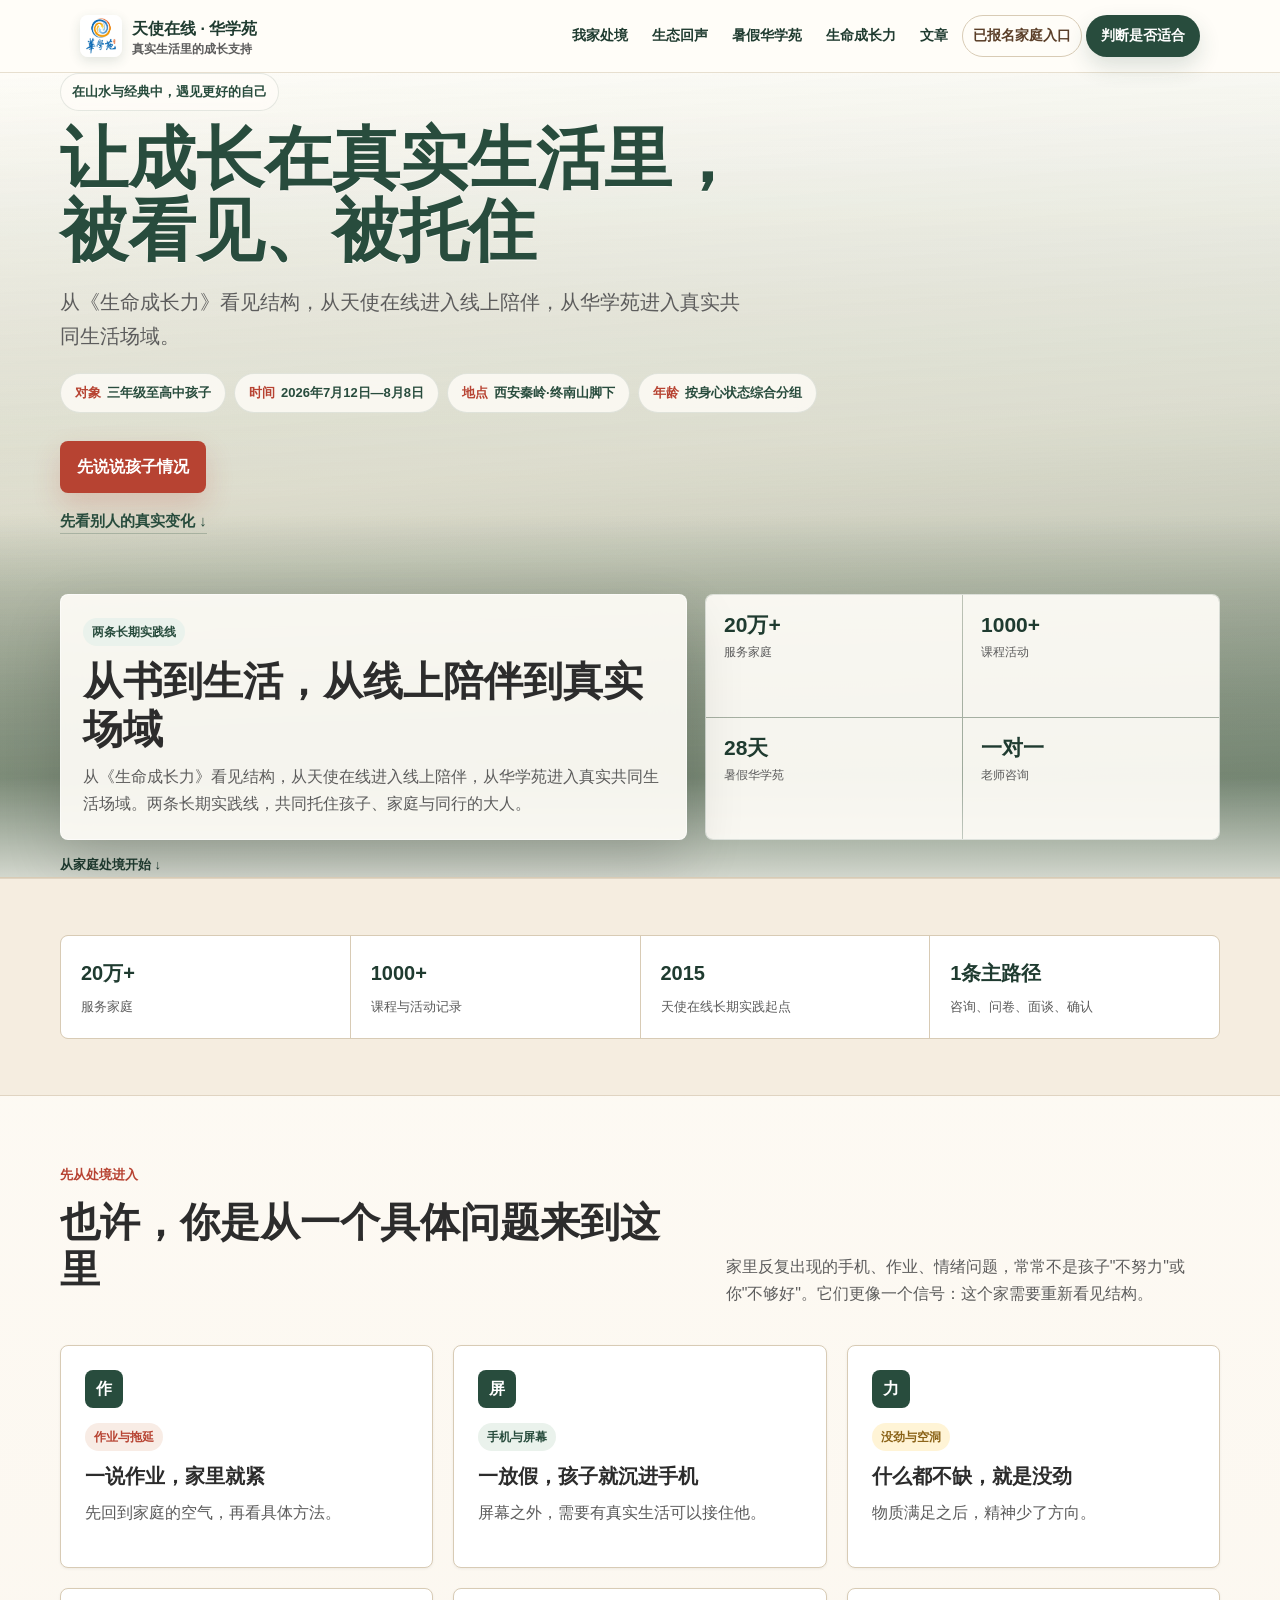
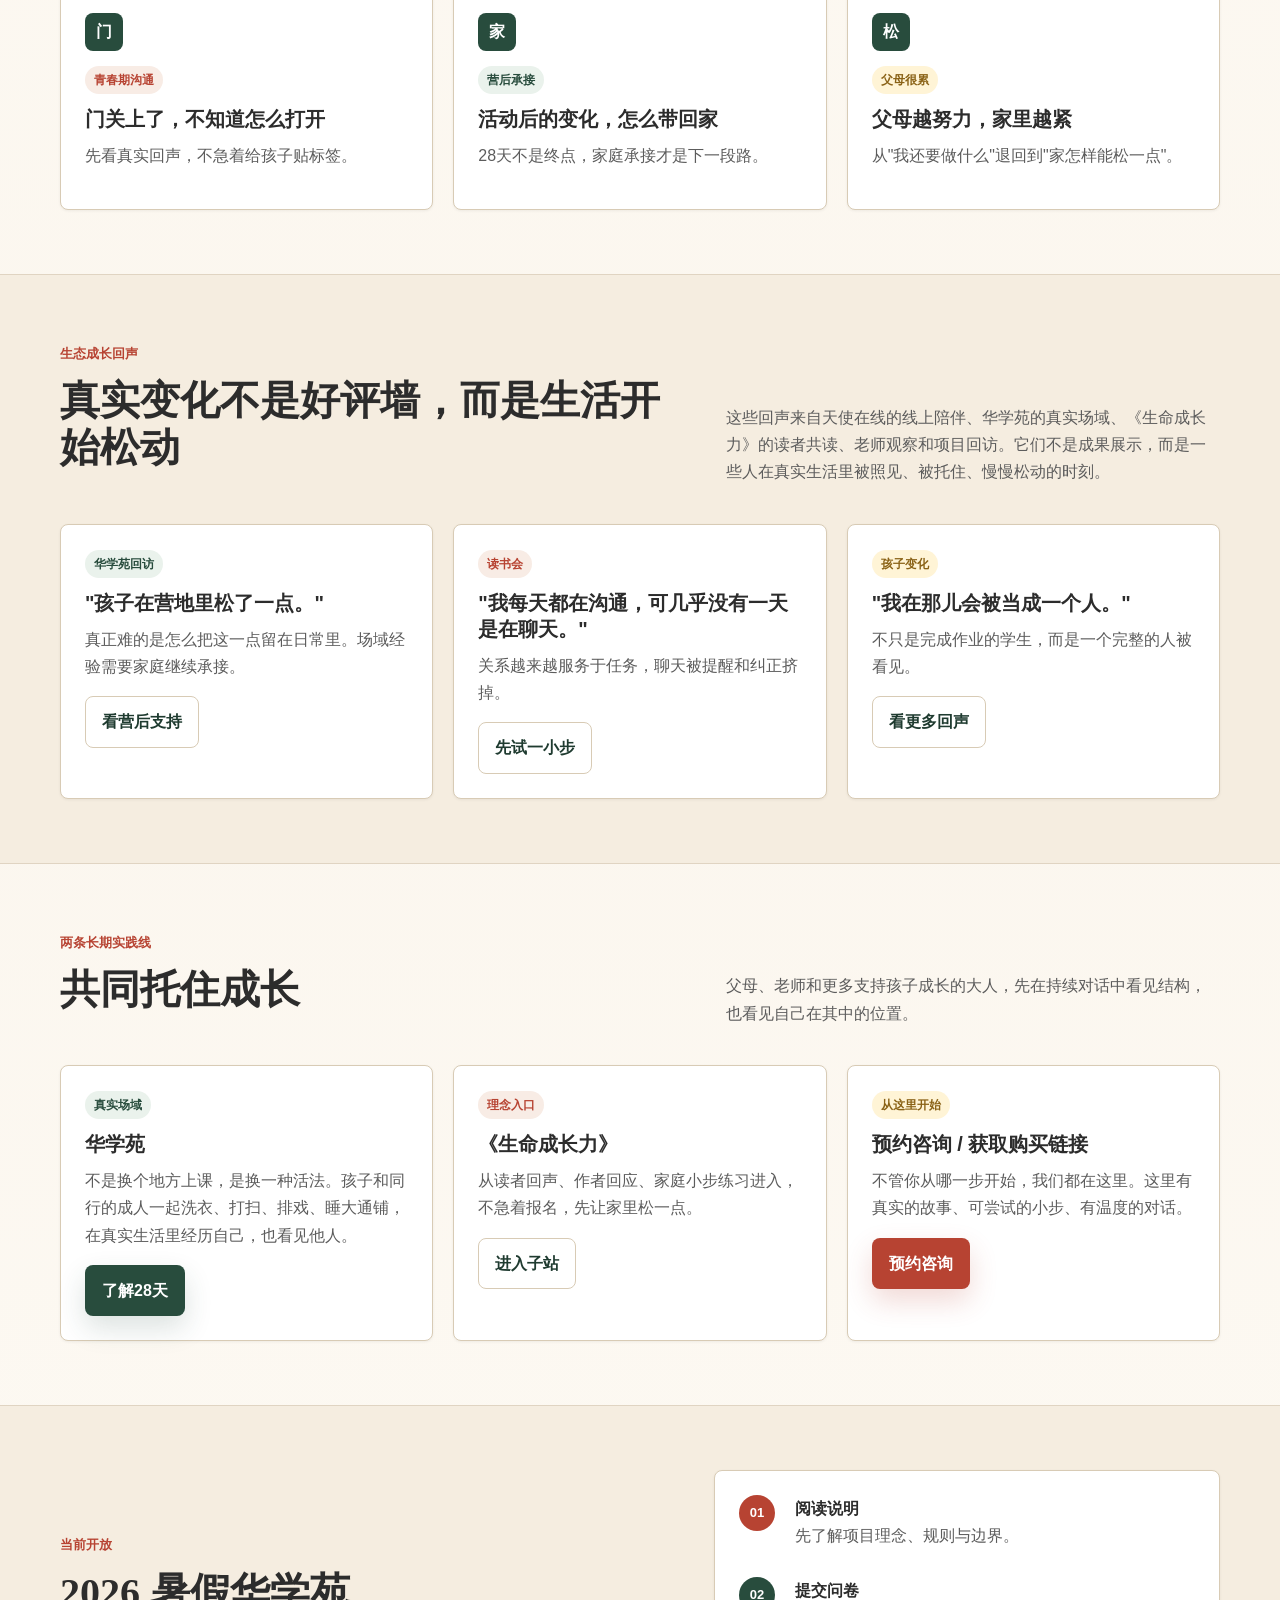
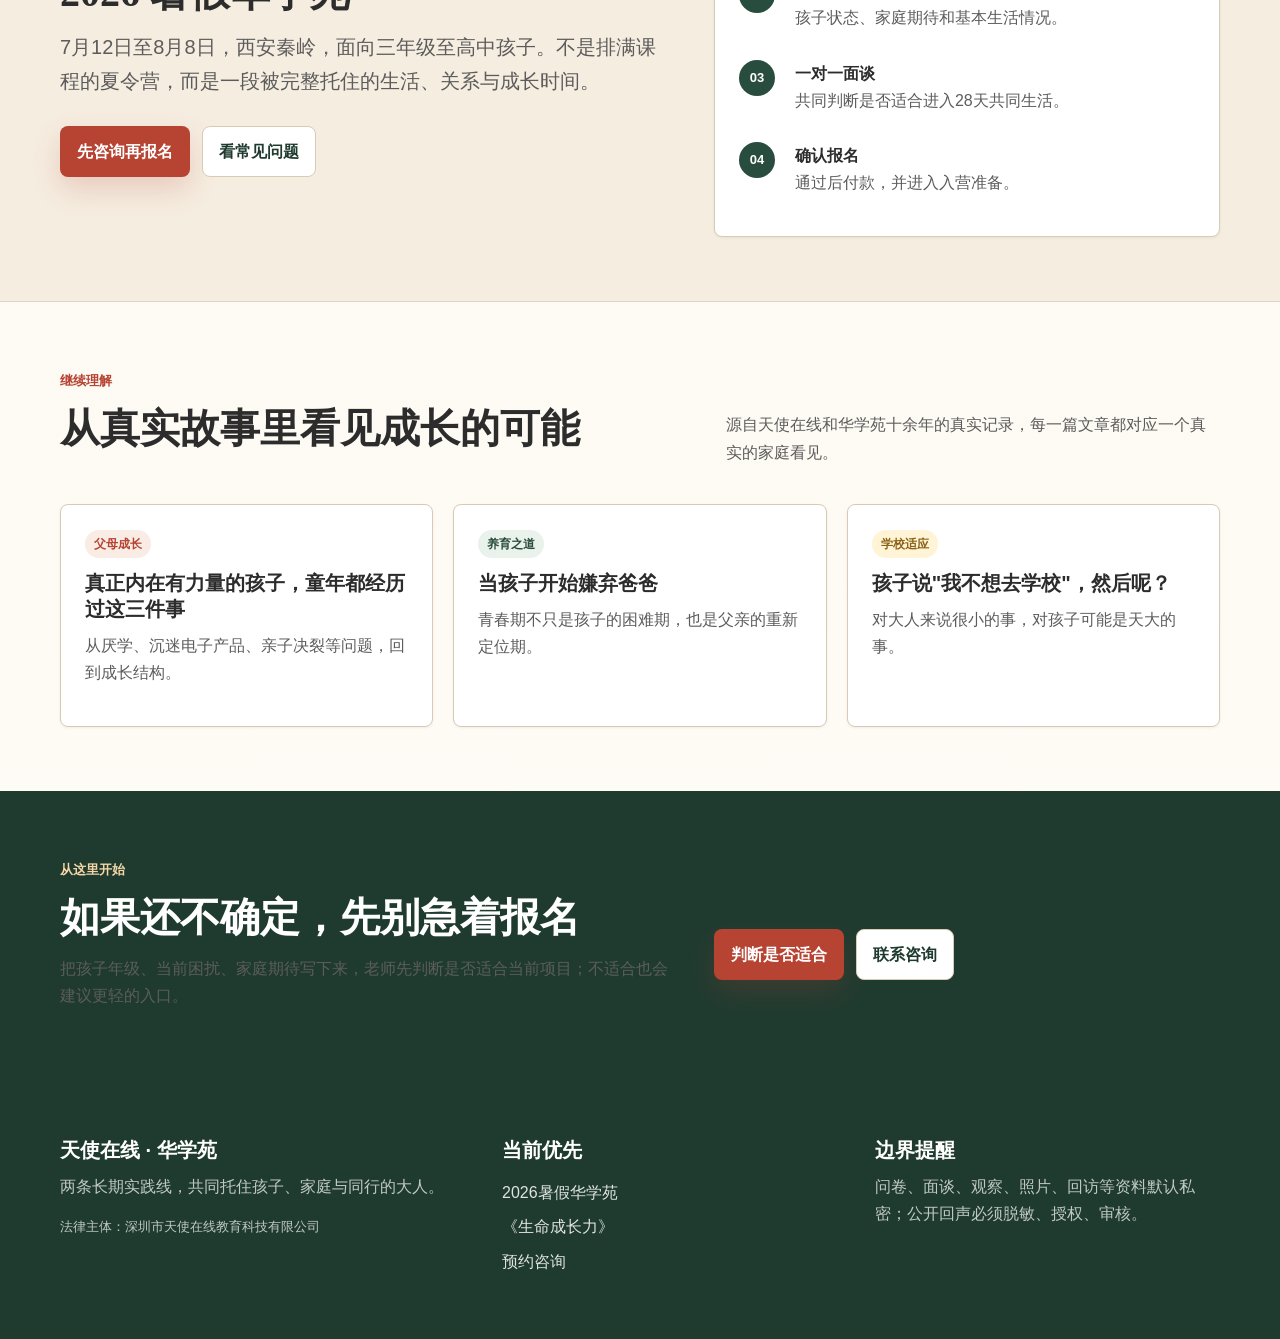
==== index.html @ 25be598b "Revert "M2: Content Trust — 五题自测+费用透明+文案审查" This reverts commit 6dbc149bcaf48bed99ac251912addbfcca96" ====
<!doctype html>
<html lang="zh-CN">
<head>
<meta charset="utf-8">
<meta name="viewport" content="width=device-width, initial-scale=1">
<title>天使在线 · 华学苑｜让成长在真实生活里被看见、被托住</title>
<meta name="description" content="《生命成长力》帮助家庭从问题看见结构；暑假华学苑让孩子在28天真实共同生活里，向下扎根，向上生长。">
<link rel="stylesheet" href="assets/styles.css">
</head>
<body>
<a class="skip-link" href="#main">跳到正文</a>
<header class="site-header">
<div class="nav-shell">
<a class="brand" href="./" aria-label="天使在线 · 华学苑首页">
<img src="assets/images/logo-hx-logo.jpg" alt="华学苑">
<span>天使在线 · 华学苑<small>真实生活里的成长支持</small></span>
</a>
<nav class="desktop-nav" aria-label="主导航">
<a href="#situations">我家处境</a>
<a href="#echo">生态回声</a>
<a href="summer-hua/">暑假华学苑</a>
<a href="life/">生命成长力</a>
<a href="articles/">文章</a>
<a class="nav-secondary" href="portal/">已报名家庭入口</a>
<a class="nav-cta" href="consult/?intent=fit&source=home_nav">判断是否适合</a>
</nav>
<button class="menu-button" type="button" data-menu-button aria-label="打开菜单" aria-expanded="false">
<span class="menu-icon" aria-hidden="true"></span>
</button>
</div>
<nav class="mobile-panel" data-mobile-panel aria-label="移动导航">
<a href="#situations">我家处境</a>
<a href="#echo">生态回声</a>
<a href="summer-hua/">暑假华学苑</a>
<a href="life/">生命成长力</a>
<a href="portal/">已报名家庭入口</a>
<a class="nav-cta" href="consult/?intent=fit&source=home_mobile">判断是否适合</a>
</nav>
</header>

<main id="main">
<!-- Hero: Qinling landscape gradient, no AI faces -->
<section class="hero-qinling">
<div class="container">
<div class="hero-copy">
<span class="eyebrow">在山水与经典中，遇见更好的自己</span>
<h1>让成长在真实生活里，<br>被看见、被托住</h1>
<p class="lead">从《生命成长力》看见结构，从天使在线进入线上陪伴，从华学苑进入真实共同生活场域。</p>

<!-- Four essentials: who/when/where/age -->
<div class="hero-facts">
<span class="hero-fact"><strong>对象</strong> 三年级至高中孩子</span>
<span class="hero-fact"><strong>时间</strong> 2026年7月12日—8月8日</span>
<span class="hero-fact"><strong>地点</strong> 西安秦岭·终南山脚下</span>
<span class="hero-fact"><strong>年龄</strong> 按身心状态综合分组</span>
</div>

<!-- CTA: 1 main + 1 secondary text link -->
<div class="hero-actions">
<a class="btn primary" href="consult/?intent=fit&source=home_hero">先说说孩子情况</a>
</div>
<p style="margin-top:14px">
<a class="text-link" href="#echo">先看别人的真实变化 ↓</a>
</p>
</div>

<div class="hero-proof">
<div class="hero-panel">
<span class="tag green">两条长期实践线</span>
<h2>从书到生活，从线上陪伴到真实场域</h2>
<p class="muted">从《生命成长力》看见结构，从天使在线进入线上陪伴，从华学苑进入真实共同生活场域。两条长期实践线，共同托住孩子、家庭与同行的大人。</p>
</div>
<div class="hero-metrics" aria-label="核心信息">
<div class="hero-metric"><strong>20万+</strong><span>服务家庭</span></div>
<div class="hero-metric"><strong>1000+</strong><span>课程活动</span></div>
<div class="hero-metric"><strong>28天</strong><span>暑假华学苑</span></div>
<div class="hero-metric"><strong>一对一</strong><span>老师咨询</span></div>
</div>
</div>
<a class="hero-scroll" href="#situations">从家庭处境开始 ↓</a>
</div>
</section>

<section class="section tight band" aria-label="关键信息">
<div class="container fact-strip">
<div class="fact-item"><strong>20万+</strong><span>服务家庭</span></div>
<div class="fact-item"><strong>1000+</strong><span>课程与活动记录</span></div>
<div class="fact-item"><strong>2015</strong><span>天使在线长期实践起点</span></div>
<div class="fact-item"><strong>1条主路径</strong><span>咨询、问卷、面谈、确认</span></div>
</div>
</section>

<!-- Situation Cards: keep anti-sales copy, upgrade to growth-narrative visuals -->
<section class="section" id="situations">
<div class="container">
<div class="section-head">
<div>
<span class="kicker">先从处境进入</span>
<h2>也许，你是从一个具体问题来到这里</h2>
</div>
<p>家里反复出现的手机、作业、情绪问题，常常不是孩子"不努力"或你"不够好"。它们更像一个信号：这个家需要重新看见结构。</p>
</div>
<div class="grid cols-3">
<a class="card card-link" href="life/#situations">
<span class="situation-icon">作</span>
<span class="tag">作业与拖延</span>
<h3>一说作业，家里就紧</h3>
<p class="muted">先回到家庭的空气，再看具体方法。</p>
</a>
<a class="card card-link" href="life/#practice">
<span class="situation-icon">屏</span>
<span class="tag green">手机与屏幕</span>
<h3>一放假，孩子就沉进手机</h3>
<p class="muted">屏幕之外，需要有真实生活可以接住他。</p>
</a>
<a class="card card-link" href="summer-hua/#fit">
<span class="situation-icon">力</span>
<span class="tag gold">没劲与空洞</span>
<h3>什么都不缺，就是没劲</h3>
<p class="muted">物质满足之后，精神少了方向。</p>
</a>
<a class="card card-link" href="life/#echoes">
<span class="situation-icon">门</span>
<span class="tag">青春期沟通</span>
<h3>门关上了，不知道怎么打开</h3>
<p class="muted">先看真实回声，不急着给孩子贴标签。</p>
</a>
<a class="card card-link" href="summer-hua/#after">
<span class="situation-icon">家</span>
<span class="tag green">营后承接</span>
<h3>活动后的变化，怎么带回家</h3>
<p class="muted">28天不是终点，家庭承接才是下一段路。</p>
</a>
<a class="card card-link" href="life/#author-response">
<span class="situation-icon">松</span>
<span class="tag gold">父母很累</span>
<h3>父母越努力，家里越紧</h3>
<p class="muted">从"我还要做什么"退回到"家怎样能松一点"。</p>
</a>
</div>
</div>
</section>

<section class="section band" id="echo">
<div class="container">
<div class="section-head">
<div>
<span class="kicker">生态成长回声</span>
<h2>真实变化不是好评墙，而是生活开始松动</h2>
</div>
<p>这些回声来自天使在线的线上陪伴、华学苑的真实场域、《生命成长力》的读者共读、老师观察和项目回访。它们不是成果展示，而是一些人在真实生活里被照见、被托住、慢慢松动的时刻。</p>
</div>
<div class="grid cols-3">
<article class="card">
<span class="tag green">华学苑回访</span>
<h3>"孩子在营地里松了一点。"</h3>
<p class="muted">真正难的是怎么把这一点留在日常里。场域经验需要家庭继续承接。</p>
<a class="btn ghost" href="summer-hua/#after">看营后支持</a>
</article>
<article class="card">
<span class="tag">读书会</span>
<h3>"我每天都在沟通，可几乎没有一天是在聊天。"</h3>
<p class="muted">关系越来越服务于任务，聊天被提醒和纠正挤掉。</p>
<a class="btn ghost" href="life/#practice">先试一小步</a>
</article>
<article class="card">
<span class="tag gold">孩子变化</span>
<h3>"我在那儿会被当成一个人。"</h3>
<p class="muted">不只是完成作业的学生，而是一个完整的人被看见。</p>
<a class="btn ghost" href="summer-hua/#voices">看更多回声</a>
</article>
</div>
</div>
</section>

<section class="section" id="paths">
<div class="container">
<div class="section-head">
<div>
<span class="kicker">两条长期实践线</span>
<h2>共同托住成长</h2>
</div>
<p>父母、老师和更多支持孩子成长的大人，先在持续对话中看见结构，也看见自己在其中的位置。</p>
</div>
<div class="grid cols-3">
<article class="card">
<span class="tag green">真实场域</span>
<h3>华学苑</h3>
<p class="muted">不是换个地方上课，是换一种活法。孩子和同行的成人一起洗衣、打扫、排戏、睡大通铺，在真实生活里经历自己，也看见他人。</p>
<a class="btn green" href="summer-hua/">了解28天</a>
</article>
<article class="card">
<span class="tag">理念入口</span>
<h3>《生命成长力》</h3>
<p class="muted">从读者回声、作者回应、家庭小步练习进入，不急着报名，先让家里松一点。</p>
<a class="btn light" href="life/">进入子站</a>
</article>
<article class="card">
<span class="tag gold">从这里开始</span>
<h3>预约咨询 / 获取购买链接</h3>
<p class="muted">不管你从哪一步开始，我们都在这里。这里有真实的故事、可尝试的小步、有温度的对话。</p>
<a class="btn primary" href="consult/?intent=fit&source=home_paths">预约咨询</a>
</article>
</div>
</div>
</section>

<section class="section band" id="summer">
<div class="container split">
<div>
<span class="kicker">当前开放</span>
<h2>2026 暑假华学苑</h2>
<p class="lead">7月12日至8月8日，西安秦岭，面向三年级至高中孩子。不是排满课程的夏令营，而是一段被完整托住的生活、关系与成长时间。</p>
<div class="actions">
<a class="btn primary" href="consult/?intent=summer&source=home_current">先咨询再报名</a>
<a class="btn light" href="summer-hua/#faq">看常见问题</a>
</div>
</div>
<div class="card">
<div class="journey-list">
<div class="journey-row"><span class="number red">01</span><div><strong>阅读说明</strong><p class="muted">先了解项目理念、规则与边界。</p></div></div>
<div class="journey-row"><span class="number">02</span><div><strong>提交问卷</strong><p class="muted">孩子状态、家庭期待和基本生活情况。</p></div></div>
<div class="journey-row"><span class="number">03</span><div><strong>一对一面谈</strong><p class="muted">共同判断是否适合进入28天共同生活。</p></div></div>
<div class="journey-row"><span class="number">04</span><div><strong>确认报名</strong><p class="muted">通过后付款，并进入入营准备。</p></div></div>
</div>
</div>
</div>
</section>

<section class="section" id="articles">
<div class="container">
<div class="section-head">
<div>
<span class="kicker">继续理解</span>
<h2>从真实故事里看见成长的可能</h2>
</div>
<p>源自天使在线和华学苑十余年的真实记录，每一篇文章都对应一个真实的家庭看见。</p>
</div>
<div class="grid cols-3">
<a class="card card-link" href="articles/#inner-strength">
<span class="tag">父母成长</span>
<h3>真正内在有力量的孩子，童年都经历过这三件事</h3>
<p class="muted">从厌学、沉迷电子产品、亲子决裂等问题，回到成长结构。</p>
</a>
<a class="card card-link" href="articles/#father">
<span class="tag green">养育之道</span>
<h3>当孩子开始嫌弃爸爸</h3>
<p class="muted">青春期不只是孩子的困难期，也是父亲的重新定位期。</p>
</a>
<a class="card card-link" href="articles/#school">
<span class="tag gold">学校适应</span>
<h3>孩子说"我不想去学校"，然后呢？</h3>
<p class="muted">对大人来说很小的事，对孩子可能是天大的事。</p>
</a>
</div>
</div>
</section>

<section class="section dark-band">
<div class="container split">
<div>
<span class="kicker" style="color:#f5d8a6">从这里开始</span>
<h2>如果还不确定，先别急着报名</h2>
<p class="muted">把孩子年级、当前困扰、家庭期待写下来，老师先判断是否适合当前项目；不适合也会建议更轻的入口。</p>
</div>
<div class="actions">
<a class="btn primary" href="consult/?intent=fit&source=home_final">判断是否适合</a>
<a class="btn light" href="contact/">联系咨询</a>
</div>
</div>
</section>
</main>

<footer class="footer">
<div class="container footer-grid">
<div>
<h3>天使在线 · 华学苑</h3>
<p>两条长期实践线，共同托住孩子、家庭与同行的大人。</p>
<p class="small">法律主体：深圳市天使在线教育科技有限公司</p>
</div>
<div>
<h3>当前优先</h3>
<ul>
<li><a href="summer-hua/">2026暑假华学苑</a></li>
<li><a href="life/">《生命成长力》</a></li>
<li><a href="consult/?intent=fit&source=footer">预约咨询</a></li>
</ul>
</div>
<div>
<h3>边界提醒</h3>
<p>问卷、面谈、观察、照片、回访等资料默认私密；公开回声必须脱敏、授权、审核。</p>
</div>
</div>
</footer>
<div class="sticky-cta" aria-label="快捷操作">
<a class="btn green" href="tel:15829900194">电话咨询</a>
<button class="btn light" type="button" data-copy="tianshizaixian68">微信客服</button>
<a class="btn primary" href="consult/?intent=fit&source=sticky_home">预约咨询</a>
</div>
<script src="assets/app.js"></script>
</body>
</html>
---- assets/styles.css ----
:root{--g:#284c3d;--gl:#3d6b57;--r:#b74332;--p:#fffdf8;--au:#c4a35a;--t:#2c2c2c;--ts:#5c5c5c;--fwh:900;--fws:700;--fwb:400;--rc:8px;--sc:0 1px 3px rgba(0,0,0,.06);--se:0 2px 8px rgba(0,0,0,.08);--xs:.25rem;--sm:.5rem;--md:1rem;--lg:2rem;--xl:4rem;--fh:'Noto Serif SC','Source Han Serif SC','STSong',serif;--fb:'Noto Sans SC','PingFang SC','Microsoft YaHei',sans-serif;--gd:#1f3b30;--po:#f5ede0;--ln:#d8cbb5;--mx:1160px}
*,::before,::after{box-sizing:border-box}
html{scroll-behavior:smooth}
body{margin:0;color:var(--t);background:linear-gradient(180deg,var(--p),#fbf6ee 48%,var(--p));font-family:var(--fb);line-height:1.7;font-weight:var(--fwb)}
body.menu-open{overflow:hidden}
img{display:block;max-width:100%}
a{color:inherit}
button,input,textarea,select{font:inherit}
:focus-visible{outline:3px solid rgba(196,163,90,.7);outline-offset:3px}
.skip-link{position:fixed;left:16px;top:-48px;z-index:999;background:var(--g);color:#fff;padding:10px 14px;border-radius:6px;text-decoration:none}
.skip-link:focus{top:16px}
.site-header{position:sticky;top:0;z-index:80;background:rgba(255,253,248,.92);border-bottom:1px solid rgba(216,203,181,.6);backdrop-filter:blur(18px)saturate(130%)}
.nav-shell{max-width:var(--mx);margin:0 auto;min-height:72px;padding:12px 20px;display:flex;align-items:center;justify-content:space-between;gap:18px}
.brand{display:inline-flex;align-items:center;gap:10px;text-decoration:none;font-weight:var(--fwh);color:var(--gd);white-space:nowrap}
.brand img{width:42px;height:42px;border-radius:var(--rc);object-fit:cover;box-shadow:0 4px 12px rgba(40,76,61,.14)}
.brand small{display:block;color:var(--ts);font-size:12px;font-weight:var(--fws);line-height:1.2}
.desktop-nav{display:flex;align-items:center;justify-content:flex-end;gap:4px;font-size:14px}
.desktop-nav a,.mobile-panel a{text-decoration:none;color:var(--gd);font-weight:var(--fws)}
.desktop-nav a{padding:8px 10px;border-radius:999px}
.desktop-nav a:hover{background:var(--po)}
.desktop-nav .nav-cta,.mobile-panel .nav-cta{background:var(--g);color:#fff;padding:9px 15px;box-shadow:0 10px 22px rgba(40,76,61,.16)}
.desktop-nav .nav-secondary{border:1px solid var(--ln);color:#5a3e28}
.menu-button{display:none;width:42px;height:42px;border:1px solid var(--ln);border-radius:var(--rc);background:#fff;color:var(--g);cursor:pointer;align-items:center;justify-content:center}
.menu-icon{width:19px;height:2px;background:currentColor;position:relative;display:block}
.menu-icon::before,.menu-icon::after{content:"";position:absolute;left:0;width:19px;height:2px;background:currentColor}
.menu-icon::before{top:-6px}.menu-icon::after{top:6px}
.mobile-panel{display:none;border-top:1px solid var(--ln);padding:10px 20px 18px;background:var(--p)}
.mobile-panel a{display:block;padding:12px 2px;border-bottom:1px solid rgba(216,203,181,.6)}
.mobile-panel .nav-cta{text-align:center;border-radius:var(--rc);margin-top:12px;border-bottom:0}
.container{width:min(var(--mx),calc(100% - 40px));margin:0 auto}
.section{padding:var(--xl)0}.section.tight{padding:56px 0}
.band{background:var(--po);border-top:1px solid rgba(216,203,181,.7);border-bottom:1px solid rgba(216,203,181,.7)}
.dark-band{background:var(--gd);color:#fff}
.hero{min-height:calc(100vh - 72px);display:grid;align-items:center;padding:54px 0 62px}
.hero-qinling{position:relative;min-height:clamp(520px,82vh,780px);display:flex;align-items:center;overflow:hidden;color:var(--t);background:linear-gradient(180deg,transparent 55%,rgba(40,76,61,.18)65%,rgba(40,76,61,.32)78%,rgba(40,76,61,.45)100%),linear-gradient(175deg,transparent 0%,rgba(61,107,87,.12)48%,rgba(40,76,61,.28)72%,rgba(40,76,61,.42)100%),linear-gradient(180deg,rgba(255,253,248,.94)0%,rgba(246,239,227,.78)30%,rgba(220,200,160,.35)65%,rgba(196,163,90,.28)100%),linear-gradient(180deg,#e8f0ea,#dce8df 20%,var(--p)55%,var(--po)100%);border-bottom:1px solid var(--ln)}
.hero-qinling::after{content:"";position:absolute;inset:auto 0 0;height:100px;pointer-events:none;background:linear-gradient(180deg,transparent,rgba(255,253,248,.7))}
.hero-immersive{position:relative;min-height:clamp(520px,82vh,780px);display:flex;align-items:flex-end;overflow:hidden;color:var(--t);padding:84px 0 34px;background-size:cover;background-position:var(--hero-position,center);border-bottom:1px solid var(--ln)}
.hero-immersive::before{content:"";position:absolute;inset:0;background:linear-gradient(90deg,rgba(255,253,248,.94),rgba(255,253,248,.68)43%,rgba(255,253,248,.08)),linear-gradient(180deg,rgba(255,253,248,.18),rgba(255,253,248,.56))}
.hero-immersive::after{content:"";position:absolute;inset:auto 0 0;height:130px;background:linear-gradient(180deg,transparent,rgba(255,253,248,.86));pointer-events:none}
.hero-immersive>.container,.hero-qinling>.container{position:relative;z-index:1}
.hero-copy{max-width:780px;padding-bottom:28px}
.hero-qinling h1{font-family:var(--fh);color:var(--g);text-shadow:0 1px 0 rgba(255,253,248,.9);max-width:820px}
.hero-qinling .lead{color:var(--ts);max-width:680px}
.hero-qinling .eyebrow{color:var(--g);background:rgba(255,253,248,.7);border:1px solid rgba(40,76,61,.12);border-radius:999px;padding:7px 11px;backdrop-filter:blur(8px)}
.hero-immersive h1{color:var(--gd);max-width:820px;text-shadow:0 18px 42px rgba(255,253,248,.72)}
.hero-immersive .lead{color:var(--gd);max-width:680px}

.hero-immersive .btn.light,.hero-immersive .btn.ghost{background:rgba(255,253,248,.9);border-color:rgba(40,76,61,.18)}
.hero-proof{display:grid;grid-template-columns:minmax(0,.95fr)minmax(340px,.78fr);gap:18px;align-items:stretch;margin-top:16px}
.hero-panel{background:rgba(255,253,248,.92);color:var(--t);border:1px solid rgba(255,255,255,.52);border-radius:var(--rc);box-shadow:0 24px 60px rgba(0,0,0,.14);padding:22px;backdrop-filter:blur(16px)}
.hero-panel h2,.hero-panel h3,.hero-panel p{margin-bottom:10px}.hero-panel p:last-child{margin-bottom:0}
.hero-metrics{display:grid;grid-template-columns:repeat(2,minmax(0,1fr));gap:1px;overflow:hidden;border-radius:var(--rc);border:1px solid rgba(255,255,255,.46);background:rgba(255,255,255,.28)}
.hero-metric{background:rgba(255,253,248,.9);color:var(--gd);padding:18px}
.hero-metric strong{display:block;font-size:21px;line-height:1.15;font-weight:var(--fwh)}
.hero-metric span{display:block;color:var(--ts);font-size:12px;margin-top:5px}
.hero-scroll{display:inline-flex;align-items:center;gap:8px;margin-top:14px;color:var(--gd);text-decoration:none;font-size:13px;font-weight:var(--fws)}
.hero-facts{display:flex;flex-wrap:wrap;gap:8px;margin-top:20px}
.hero-fact{display:inline-flex;align-items:center;gap:6px;background:rgba(255,253,248,.8);border:1px solid rgba(40,76,61,.12);border-radius:999px;padding:8px 14px;font-size:13px;font-weight:var(--fws);color:var(--g);backdrop-filter:blur(8px)}
.hero-fact strong{color:var(--r);font-weight:var(--fwh)}
.eyebrow,.kicker{display:inline-flex;align-items:center;gap:8px;color:var(--r);font-size:13px;font-weight:var(--fwh);margin-bottom:12px}
h1,h2,h3,p{margin-top:0}
h1{font-family:var(--fh);font-size:clamp(40px,7vw,68px);line-height:1.06;margin-bottom:18px;font-weight:var(--fwh)}
h2{font-family:var(--fh);font-size:clamp(26px,4vw,40px);line-height:1.18;margin-bottom:14px;font-weight:var(--fwh)}
h3{font-size:20px;line-height:1.3;margin-bottom:10px;font-weight:var(--fwh)}
.lead{font-size:clamp(17px,2vw,20px);color:var(--ts);max-width:720px}
.muted{color:var(--ts)}.small{font-size:13px}
.hero-actions,.actions{display:flex;flex-wrap:wrap;gap:12px;margin-top:28px}
.btn{display:inline-flex;align-items:center;justify-content:center;min-height:44px;padding:11px 16px;border-radius:var(--rc);text-decoration:none;border:1px solid transparent;font-weight:var(--fws);cursor:pointer;transition:transform .18s,box-shadow .18s,background .18s}
.btn:hover{transform:translateY(-1px)}
.btn.primary{background:var(--r);color:#fff;box-shadow:0 12px 28px rgba(183,67,50,.2)}
.btn.green{background:var(--g);color:#fff;box-shadow:0 12px 28px rgba(40,76,61,.16)}
.btn.light{background:#fff;color:var(--gd);border-color:var(--ln)}
.btn.ghost{color:var(--gd);border-color:var(--ln);background:transparent}
.text-link{color:var(--g);text-decoration:none;font-weight:var(--fws);font-size:15px;display:inline-flex;align-items:center;gap:4px;border-bottom:1px solid rgba(40,76,61,.25);transition:border-color .18s}
.text-link:hover{border-color:var(--g)}
.grid{display:grid;gap:20px}
.cols-2{grid-template-columns:repeat(2,minmax(0,1fr))}
.cols-3{grid-template-columns:repeat(3,minmax(0,1fr))}
.cols-4{grid-template-columns:repeat(4,minmax(0,1fr))}
.hero-grid,.split{display:grid;grid-template-columns:minmax(0,1.04fr)minmax(340px,.86fr);gap:42px;align-items:center}
.card{background:#fff;border:1px solid var(--ln);border-radius:var(--rc);padding:24px;box-shadow:var(--sc)}
.card.feature{padding:30px;background:linear-gradient(180deg,#fff,#fff9f0)}
.card.flat{box-shadow:none}
.card-link{display:block;min-height:100%;text-decoration:none;transition:transform .18s,border-color .18s,box-shadow .18s}
.card-link:hover{transform:translateY(-3px);border-color:rgba(183,67,50,.4);box-shadow:0 16px 38px rgba(36,27,18,.1)}
.section-head{display:grid;grid-template-columns:minmax(0,.9fr)minmax(260px,.7fr);gap:30px;align-items:end;margin-bottom:38px}
.section-head p{color:var(--ts);margin-bottom:0}
.tag{display:inline-flex;align-items:center;min-height:26px;padding:4px 9px;border-radius:999px;background:#f8ece5;color:var(--r);font-size:12px;font-weight:var(--fws);margin-bottom:12px}
.tag.green{background:#eaf2ec;color:var(--g)}
.tag.gold{background:#fff4d6;color:#8a6216}
.situation-icon{width:38px;height:38px;border-radius:var(--rc);display:grid;place-items:center;margin-bottom:14px;color:#fff;background:var(--g);font-weight:var(--fwh)}
.fact-strip{display:grid;grid-template-columns:repeat(4,minmax(0,1fr));gap:1px;border-radius:var(--rc);overflow:hidden;border:1px solid var(--ln);background:var(--ln)}
.fact-item{background:#fff;padding:20px}
.fact-item strong{display:block;color:var(--gd);font-size:20px;font-weight:var(--fwh)}
.fact-item span{display:block;color:var(--ts);font-size:13px;margin-top:6px}
.journey-list{display:grid;gap:12px}
.journey-row{display:grid;grid-template-columns:44px minmax(0,1fr);gap:12px;align-items:start}
.number{width:36px;height:36px;border-radius:50%;background:var(--g);color:#fff;display:inline-flex;align-items:center;justify-content:center;font-size:13px;font-weight:var(--fwh)}
.number.red{background:var(--r)}
.timeline{display:grid;gap:14px}
.timeline-item{display:grid;grid-template-columns:82px minmax(0,1fr);gap:16px;padding-bottom:14px;border-bottom:1px solid rgba(216,203,181,.7)}
.timeline-item:last-child{border-bottom:0;padding-bottom:0}
.timeline-item time,.timeline-item .stage{color:var(--r);font-weight:var(--fwh)}
.visual-journey{display:grid;position:relative}
.visual-journey::before{content:"";position:absolute;left:23px;top:12px;bottom:12px;width:2px;background:linear-gradient(180deg,var(--g),var(--au),var(--r));border-radius:1px}
.journey-node{display:grid;grid-template-columns:48px minmax(0,1fr);gap:16px;padding:14px 0;position:relative}
.journey-dot{width:48px;height:48px;border-radius:50%;display:grid;place-items:center;flex-shrink:0;font-size:12px;font-weight:var(--fwh);color:#fff;position:relative;z-index:1}
.journey-dot.w1{background:var(--g)}.journey-dot.w2{background:var(--gl)}.journey-dot.w3{background:var(--au)}.journey-dot.w4{background:var(--r)}
.journey-body{padding-top:6px}.journey-body h3{margin-bottom:4px;font-size:18px}.journey-body p{margin-bottom:0}
.faq-accordion{display:grid;gap:10px}
.faq-item{border:1px solid var(--ln);border-radius:var(--rc);overflow:hidden;background:#fff}
.faq-q{display:flex;align-items:center;justify-content:space-between;gap:12px;width:100%;cursor:pointer;background:none;border:0;padding:16px 18px;text-align:left;font-weight:var(--fwh);color:var(--g);font-size:16px;transition:background .18s}
.faq-q:hover{background:var(--po)}
.faq-q::after{content:"+";font-size:20px;font-weight:var(--fwb);color:var(--au);transition:transform .25s;flex-shrink:0}
.faq-item.open .faq-q::after{transform:rotate(45deg)}
.faq-a{max-height:0;overflow:hidden;transition:max-height .35s,padding .35s}
.faq-item.open .faq-a{max-height:300px;padding:0 18px 18px}
.faq-a p{color:var(--ts);margin:0}
.book-showcase{display:grid;grid-template-columns:180px minmax(0,1fr);gap:24px;align-items:start}
.book-cover{width:180px;height:240px;border-radius:2px;background:linear-gradient(145deg,#fffaf1,#f0dfc4,#d4b374);border:1px solid rgba(122,91,60,.25);box-shadow:0 4px 16px rgba(0,0,0,.08);display:grid;place-items:center;font-family:var(--fh);font-size:28px;font-weight:var(--fwh);color:var(--g);position:relative}
.book-cover::before{content:"";position:absolute;left:16px;top:0;bottom:0;width:4px;background:rgba(40,76,61,.15)}
.book-cover span{position:relative}
.book-object{min-height:360px;display:grid;align-content:space-between;background:linear-gradient(145deg,#fffaf1,#f1dfc4 58%,#d8b777);border:1px solid rgba(122,91,60,.25);position:relative;overflow:hidden}
.book-object::before{content:"";position:absolute;left:22px;top:0;bottom:0;width:8px;background:rgba(40,76,61,.18)}
.book-object>*{position:relative}
.book-title{font-size:clamp(34px,6vw,58px);line-height:1.04;color:var(--gd);font-weight:var(--fwh);font-family:var(--fh)}
.book-seal{justify-self:start;width:64px;height:64px;border-radius:50%;display:grid;place-items:center;background:var(--r);color:#fff;font-weight:var(--fwh)}
.qr-placeholder{width:140px;height:140px;background:#fff;border:2px dashed var(--ln);border-radius:var(--rc);display:grid;place-items:center;color:var(--ts);font-size:12px;text-align:center;padding:12px}
.story-flow{display:grid}
.story-act{display:grid;grid-template-columns:54px minmax(0,1fr);gap:20px;padding:18px 0}
.story-act+.story-act{border-top:1px solid rgba(216,203,181,.7)}
.story-act-num{width:54px;height:54px;border-radius:50%;display:grid;place-items:center;font-size:13px;font-weight:var(--fwh);color:#fff}
.story-act-num.act1{background:var(--g)}.story-act-num.act2{background:var(--gl)}.story-act-num.act3{background:var(--au)}
.echo-card{padding:24px;border-radius:var(--rc);background:linear-gradient(135deg,rgba(255,253,248,.9),rgba(245,237,224,.7));border:1px solid var(--ln)}
.echo-card .echo-quote{font-family:var(--fh);font-size:18px;color:var(--g);font-weight:var(--fwh);line-height:1.5;margin-bottom:14px}
.echo-card .echo-from{display:flex;align-items:center;gap:8px;color:var(--ts);font-size:13px}
.echo-card .echo-from::before{content:"—";color:var(--au);font-weight:var(--fwh)}
.quote{border-left:4px solid var(--r);padding:2px 0 2px 18px;color:var(--gd);font-size:18px;font-weight:var(--fws)}
.callout{background:linear-gradient(135deg,rgba(196,163,90,.18),rgba(196,163,90,0)40%),var(--g);color:#fff;border-radius:var(--rc);padding:30px}
.callout .muted{color:rgba(255,255,255,.76)}
.check-list{padding:0;margin:0;list-style:none;display:grid;gap:10px}
.check-list li{position:relative;padding-left:22px;color:var(--ts)}
.check-list li::before{content:"";width:8px;height:8px;border-radius:50%;background:var(--au);position:absolute;left:2px;top:9px}
.table-lite{width:100%;border-collapse:collapse;background:#fff;border:1px solid var(--ln);border-radius:var(--rc);overflow:hidden}
.table-lite th,.table-lite td{border-bottom:1px solid var(--ln);padding:14px;text-align:left;vertical-align:top}
.table-lite th{background:var(--po);color:var(--gd);font-weight:var(--fwh)}
.table-lite tr:last-child td{border-bottom:0}
details{background:#fff;border:1px solid var(--ln);border-radius:var(--rc);padding:15px 16px}
details+details{margin-top:12px}
summary{cursor:pointer;font-weight:var(--fwh);color:var(--gd)}
details p{margin:10px 0 0;color:var(--ts)}
.form-grid{display:grid;grid-template-columns:repeat(2,minmax(0,1fr));gap:14px}
.form-field{display:grid;gap:7px}.form-field.full{grid-column:1/-1}
.form-field label{font-size:13px;font-weight:var(--fws);color:var(--gd)}
.form-field input,.form-field textarea,.form-field select{width:100%;border:1px solid var(--ln);border-radius:var(--rc);background:#fff;min-height:44px;padding:10px 12px;color:var(--t)}
.form-field textarea{min-height:128px;resize:vertical}
.honeypot{display:none}.form-note{font-size:12px;color:var(--ts)}
.success-message{display:none;margin-top:14px;padding:14px;border-radius:var(--rc);background:#eef7ef;color:var(--gd);border:1px solid #c9e0cd;font-weight:var(--fws)}
.success-message.show{display:block}
.copy-row{display:flex;flex-wrap:wrap;gap:10px;align-items:center}
.copy-value{font-weight:var(--fwh);color:var(--gd);background:var(--po);border-radius:var(--rc);padding:9px 12px}
.copy-btn{min-height:38px;border:1px solid var(--ln);background:#fff;border-radius:var(--rc);padding:8px 11px;cursor:pointer;font-weight:var(--fws);color:var(--gd)}
.image-grid{display:grid;grid-template-columns:1.2fr .8fr;gap:14px}
.image-grid img{width:100%;height:230px;object-fit:cover;border-radius:var(--rc)}
.image-grid img:first-child{height:474px}
.page-hero{padding:88px 0 68px}
.page-hero.polished{background:linear-gradient(180deg,rgba(245,237,224,.94),rgba(255,253,248,.96)),var(--hero-image);background-size:cover;background-position:center;border-bottom:1px solid var(--ln)}
.why-visual{display:grid;grid-template-columns:repeat(4,minmax(0,1fr));gap:2px;background:var(--ln);border-radius:var(--rc);overflow:hidden;border:1px solid var(--ln)}
.why-phase{background:#fff;padding:22px 16px;text-align:center}
.why-phase .phase-num{width:40px;height:40px;border-radius:50%;display:inline-grid;place-items:center;margin-bottom:10px;font-size:13px;font-weight:var(--fwh);color:#fff}
.why-phase .phase-num.n1{background:var(--gl)}.why-phase .phase-num.n2{background:var(--g)}.why-phase .phase-num.n3{background:var(--au)}.why-phase .phase-num.n4{background:var(--r)}
.why-phase h3{font-size:16px;margin-bottom:6px}
.why-phase p{font-size:13px;color:var(--ts);margin-bottom:0}
.footer{background:var(--gd);color:#fff;padding:48px 0}
.footer-grid{display:grid;grid-template-columns:1.2fr 1fr 1fr;gap:28px}
.footer a{color:rgba(255,255,255,.86);text-decoration:none}
.footer p,.footer li{color:rgba(255,255,255,.72)}
.footer ul{padding:0;list-style:none;display:grid;gap:7px}
.sticky-cta{display:none}

@media(min-width:981px)and (max-width:1180px){.nav-shell{padding-inline:16px}.desktop-nav{gap:1px;font-size:13px}.desktop-nav a{padding-inline:8px}h1{font-size:clamp(48px,6vw,60px)}}
@media(max-width:980px){.desktop-nav{display:none}.menu-button{display:inline-flex}.mobile-panel.open{display:block}.hero-grid,.split,.section-head,.hero-proof{grid-template-columns:1fr}.cols-4,.cols-3{grid-template-columns:repeat(2,minmax(0,1fr))}.fact-strip{grid-template-columns:repeat(2,minmax(0,1fr))}.why-visual{grid-template-columns:repeat(2,minmax(0,1fr))}.footer-grid{grid-template-columns:1fr}.book-showcase{grid-template-columns:140px minmax(0,1fr)}}
@media(max-width:680px){.container{width:min(100% - 28px,var(--mx))}.nav-shell{padding:10px 14px}.brand span{font-size:14px}.brand small{display:none}.hero{min-height:auto;padding:44px 0 54px}.hero-qinling,.hero-immersive{min-height:auto;padding:64px 0 28px;background-image:none}.hero-immersive::before{background:linear-gradient(180deg,rgba(255,253,248,.94),rgba(255,253,248,.76)58%,rgba(255,253,248,.94))}.hero-copy{padding-bottom:10px}.hero-metrics{grid-template-columns:1fr}.hero-panel{padding:18px}.section,.section.tight{padding:58px 0}h1{font-size:38px}.lead{font-size:17px}.hero-actions,.actions{flex-direction:column}.btn{width:100%}.cols-4,.cols-3,.cols-2,.form-grid,.why-visual{grid-template-columns:1fr}.fact-strip{grid-template-columns:1fr}.timeline-item{grid-template-columns:64px minmax(0,1fr)}.book-showcase{grid-template-columns:1fr;text-align:center}.book-cover{margin:0 auto}.hero-facts{flex-direction:column}.visual-journey::before{left:18px}.journey-node{grid-template-columns:38px minmax(0,1fr);gap:12px}.journey-dot{width:38px;height:38px;font-size:11px}.story-act{grid-template-columns:44px minmax(0,1fr)}.story-act-num{width:44px;height:44px}.sticky-cta{display:grid;grid-template-columns:.9fr .9fr 1.12fr;gap:8px;position:fixed;left:0;right:0;bottom:0;z-index:70;padding:10px 12px;background:rgba(255,253,248,.96);border-top:1px solid var(--ln);backdrop-filter:blur(10px)}.sticky-cta .btn{min-height:42px;padding:9px 10px;font-size:13px}body{padding-bottom:68px}}
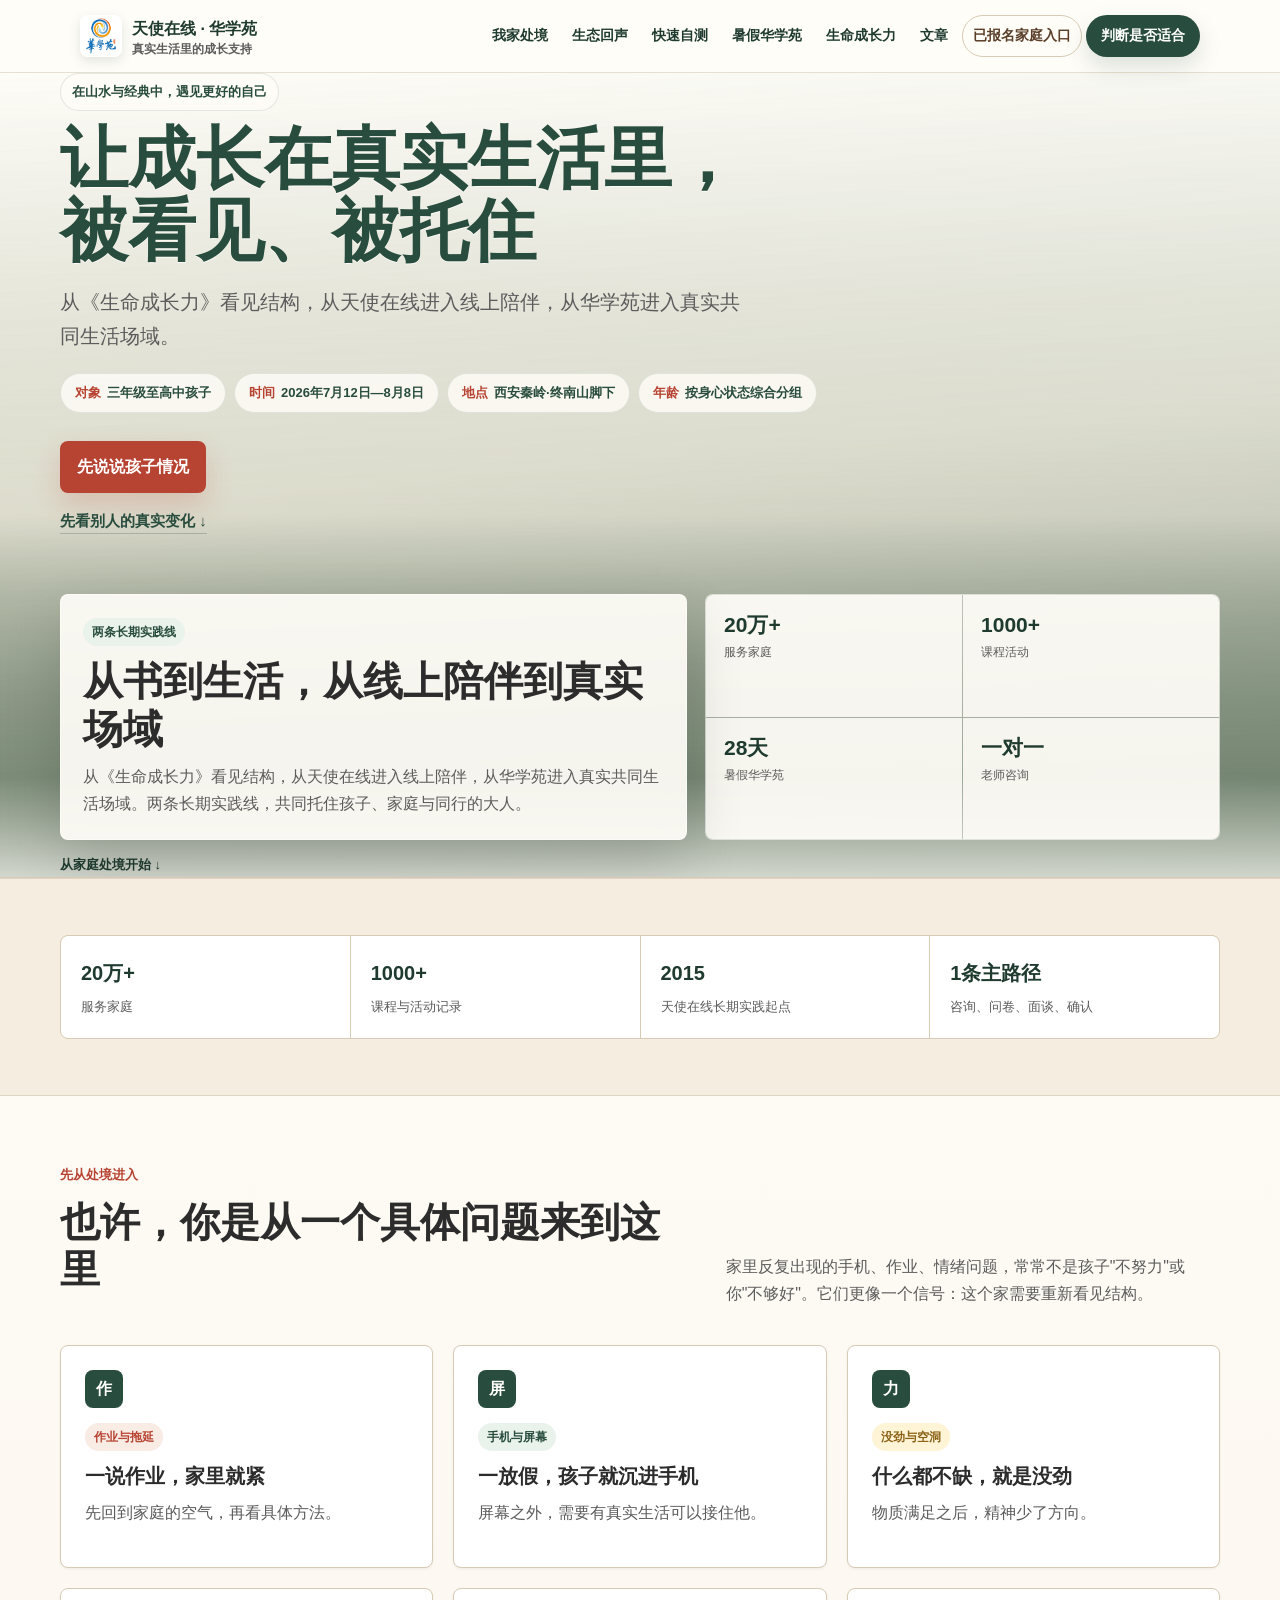
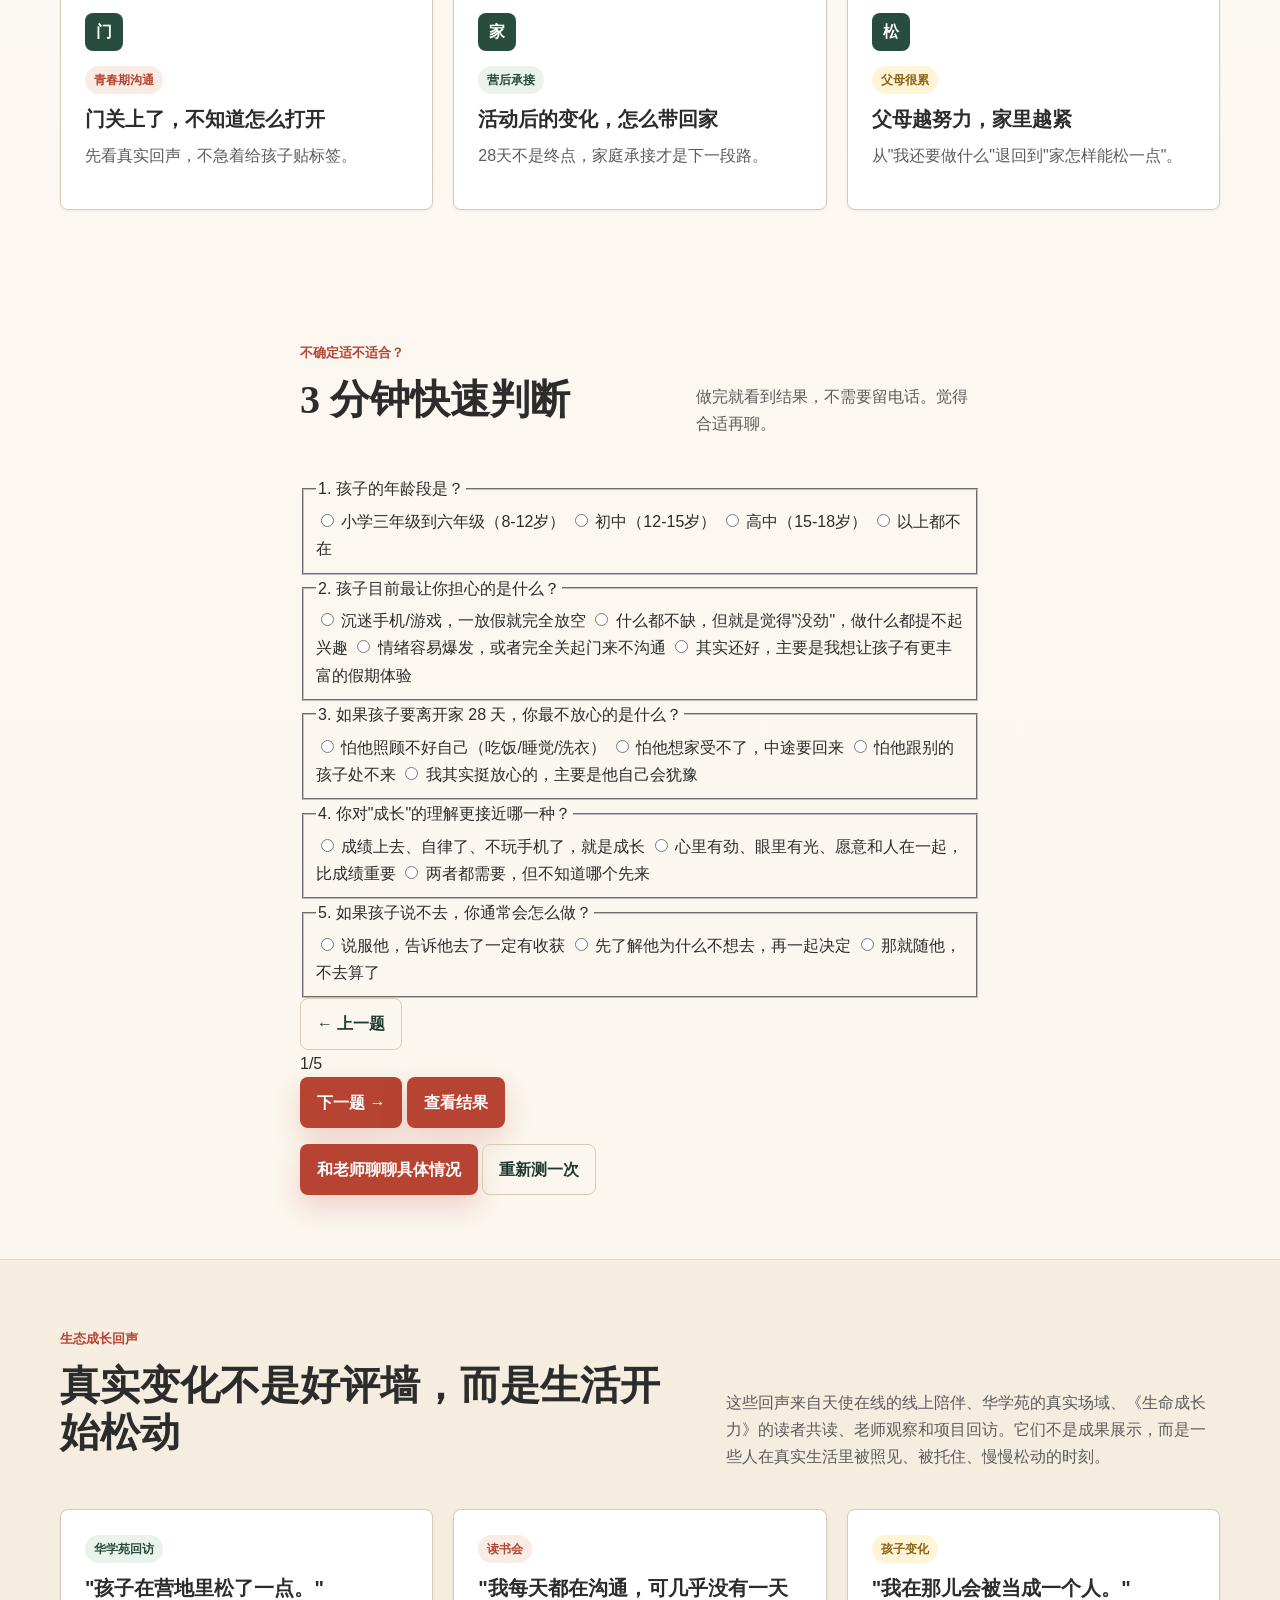
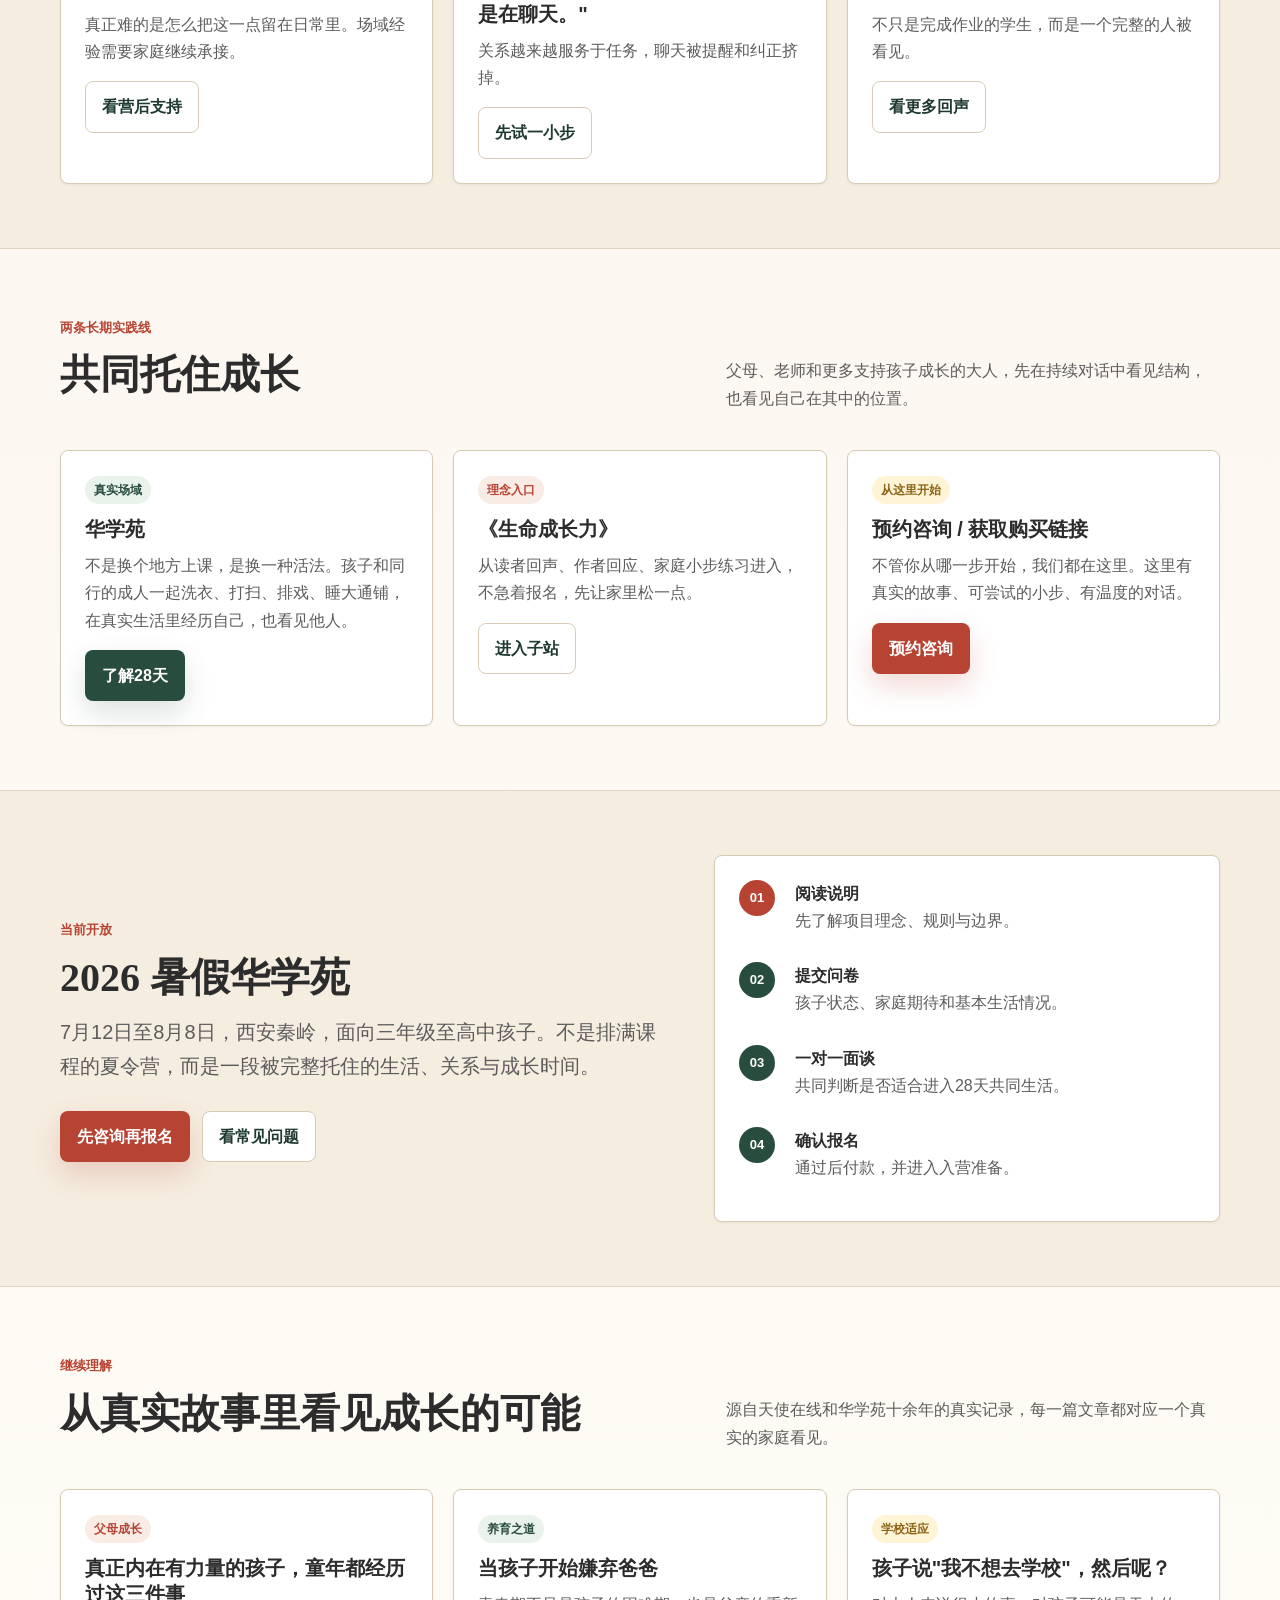
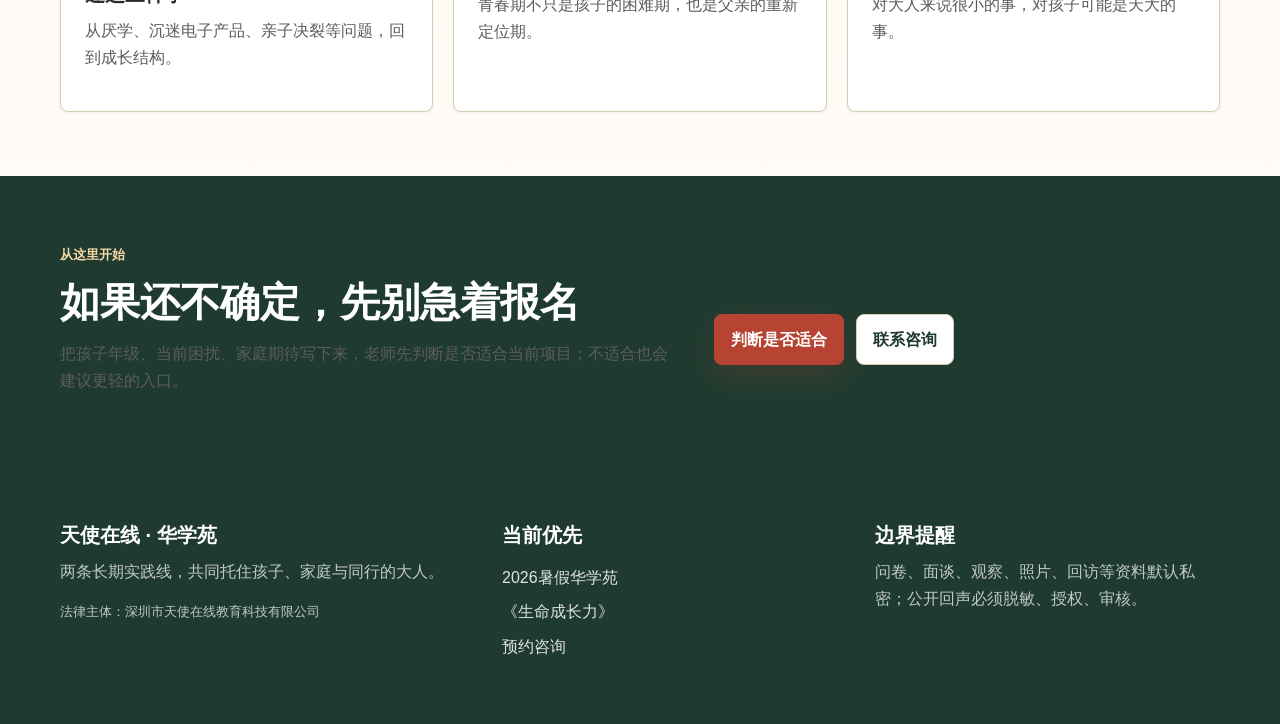
==== commit 323e456b: "Revert "M3: Polish & Deploy — SEO/OG/响应式/安全头" This reverts commit 58ef63e19c70d75b94c562b08478faf56c" ====
--- a/index.html
+++ b/index.html
@@ -18,6 +18,7 @@
 <nav class="desktop-nav" aria-label="主导航">
 <a href="#situations">我家处境</a>
 <a href="#echo">生态回声</a>
+<a href="#selftest">快速自测</a>
 <a href="summer-hua/">暑假华学苑</a>
 <a href="life/">生命成长力</a>
 <a href="articles/">文章</a>
@@ -31,6 +32,7 @@
 <nav class="mobile-panel" data-mobile-panel aria-label="移动导航">
 <a href="#situations">我家处境</a>
 <a href="#echo">生态回声</a>
+<a href="#selftest">快速自测</a>
 <a href="summer-hua/">暑假华学苑</a>
 <a href="life/">生命成长力</a>
 <a href="portal/">已报名家庭入口</a>
@@ -141,6 +143,85 @@
 </div>
 </section>
 
+<!-- M2-4: 五题自测 — 纯前端，不需留资即可看结果 -->
+<section class="section" id="selftest" aria-label="快速自测">
+<div class="container" style="max-width:680px">
+<div class="section-head">
+<div>
+<span class="kicker">不确定适不适合？</span>
+<h2>3 分钟快速判断</h2>
+</div>
+<p>做完就看到结果，不需要留电话。觉得合适再聊。</p>
+</div>
+
+<div class="selftest-box" id="selftestBox">
+<form id="selftestForm" onsubmit="return false" novalidate>
+<!-- Q1 -->
+<fieldset class="st-q" data-q="1">
+<legend>1. 孩子的年龄段是？</legend>
+<label class="st-opt"><input type="radio" name="q1" value="a" required> 小学三年级到六年级（8-12岁）</label>
+<label class="st-opt"><input type="radio" name="q1" value="b"> 初中（12-15岁）</label>
+<label class="st-opt"><input type="radio" name="q1" value="c"> 高中（15-18岁）</label>
+<label class="st-opt"><input type="radio" name="q1" value="d"> 以上都不在</label>
+</fieldset>
+
+<!-- Q2 -->
+<fieldset class="st-q hidden" data-q="2">
+<legend>2. 孩子目前最让你担心的是什么？</legend>
+<label class="st-opt"><input type="radio" name="q2" value="a" required> 沉迷手机/游戏，一放假就完全放空</label>
+<label class="st-opt"><input type="radio" name="q2" value="b"> 什么都不缺，但就是觉得"没劲"，做什么都提不起兴趣</label>
+<label class="st-opt"><input type="radio" name="q2" value="c"> 情绪容易爆发，或者完全关起门来不沟通</label>
+<label class="st-opt"><input type="radio" name="q2" value="d"> 其实还好，主要是我想让孩子有更丰富的假期体验</label>
+</fieldset>
+
+<!-- Q3 -->
+<fieldset class="st-q hidden" data-q="3">
+<legend>3. 如果孩子要离开家 28 天，你最不放心的是什么？</legend>
+<label class="st-opt"><input type="radio" name="q3" value="a" required> 怕他照顾不好自己（吃饭/睡觉/洗衣）</label>
+<label class="st-opt"><input type="radio" name="q3" value="b"> 怕他想家受不了，中途要回来</label>
+<label class="st-opt"><input type="radio" name="q3" value="c"> 怕他跟别的孩子处不来</label>
+<label class="st-opt"><input type="radio" name="q3" value="d"> 我其实挺放心的，主要是他自己会犹豫</label>
+</fieldset>
+
+<!-- Q4 -->
+<fieldset class="st-q hidden" data-q="4">
+<legend>4. 你对"成长"的理解更接近哪一种？</legend>
+<label class="st-opt"><input type="radio" name="q4" value="a" required> 成绩上去、自律了、不玩手机了，就是成长</label>
+<label class="st-opt"><input type="radio" name="q4" value="b"> 心里有劲、眼里有光、愿意和人在一起，比成绩重要</label>
+<label class="st-opt"><input type="radio" name="q4" value="c"> 两者都需要，但不知道哪个先来</label>
+</fieldset>
+
+<!-- Q5 -->
+<fieldset class="st-q hidden" data-q="5">
+<legend>5. 如果孩子说不去，你通常会怎么做？</legend>
+<label class="st-opt"><input type="radio" name="q5" value="a" required> 说服他，告诉他去了一定有收获</label>
+<label class="st-opt"><input type="radio" name="q5" value="b"> 先了解他为什么不想去，再一起决定</label>
+<label class="st-opt"><input type="radio" name="q5" value="c"> 那就随他，不去算了</label>
+</fieldset>
+
+<div class="st-nav">
+<button type="button" class="btn ghost hidden" id="stPrev">← 上一题</button>
+<div class="st-progress" id="stProgress"><span>1</span>/5</div>
+<button type="button" class="btn primary" id="stNext">下一题 →</button>
+<button type="button" class="btn primary hidden" id="stShow">查看结果</button>
+</div>
+</form>
+
+<div class="st-result hidden" id="stResult">
+<div class="st-result-inner">
+<div class="st-result-icon" id="stResultIcon"></div>
+<h3 id="stResultTitle"></h3>
+<p id="stResultBody"></p>
+<div class="st-result-actions">
+<a class="btn primary" href="consult/?intent=fit&source=home_selftest" id="stResultCTA">和老师聊聊具体情况</a>
+<button type="button" class="btn ghost" id="stRetry">重新测一次</button>
+</div>
+</div>
+</div>
+</div>
+</div>
+</section>
+
 <section class="section band" id="echo">
 <div class="container">
 <div class="section-head">
@@ -298,5 +379,76 @@
 <a class="btn primary" href="consult/?intent=fit&source=sticky_home">预约咨询</a>
 </div>
 <script src="assets/app.js"></script>
+<script>
+// M2-4: 五题自测 — 纯前端，不需留资
+(function(){
+var q=1,total=5,sel={},form=document.getElementById('selftestForm'),box=document.getElementById('selftestBox'),prev=document.getElementById('stPrev'),next=document.getElementById('stNext'),show=document.getElementById('stShow'),prog=document.getElementById('stProgress'),result=document.getElementById('stResult'),qs=document.querySelectorAll('.st-q'),radios=document.querySelectorAll('.st-q input[type=radio]');
+
+function showQ(n){
+ qs.forEach(function(el){el.classList.add('hidden')});
+ var cur=document.querySelector('.st-q[data-q="'+n+'"]');
+ if(cur)cur.classList.remove('hidden');
+ prog.querySelector('span').textContent=n;
+ if(n===1)prev.classList.add('hidden');else prev.classList.remove('hidden');
+ if(n===total){next.classList.add('hidden');show.classList.remove('hidden')}else{next.classList.remove('hidden');show.classList.add('hidden')}
+}
+
+function compute(){
+ var score=0;
+ if(sel.q1&&sel.q1!=='d')score+=1;
+ if(sel.q2&&sel.q2!=='d')score+=1;
+ if(sel.q3&&sel.q3!=='d')score+=1;
+ if(sel.q4&&sel.q4==='b')score+=2;
+ if(sel.q5&&sel.q5==='b')score+=2;
+
+ form.style.display='none';
+ result.classList.remove('hidden');
+ var icon=document.getElementById('stResultIcon'),title=document.getElementById('stResultTitle'),body=document.getElementById('stResultBody'),cta=document.getElementById('stResultCTA');
+
+ if(score>=5){
+ icon.textContent='🌿';title.textContent='华学苑很可能适合你的孩子';
+ body.textContent='你的直觉和价值观和华学苑的方向很接近——关注完整的人，而不只是"问题"。建议和老师聊聊具体情况，看看28天是否能成为孩子一个不一样的夏天。';
+ cta.textContent='和老师聊聊具体情况';
+ }else if(score>=3){
+ icon.textContent='🍃';title.textContent='有一些契合，值得深入了解';
+ body.textContent='你对孩子的某些理解和华学苑的理念有交集，也有一些地方还需要进一步了解。不妨看看真实回声，或者和老师聊一聊，在对话中一起判断。';
+ cta.textContent='先看看别人的真实变化';
+ cta.href='#echo';
+ }else{
+ icon.textContent='🌱';title.textContent='也许可以从更轻的方式开始';
+ body.textContent='华学苑不一定是最适合你家庭当前阶段的选择——这不代表任何人的问题。也许可以先从《生命成长力》读起，或者参加线上读书会，在更轻的节奏里慢慢了解。';
+ cta.textContent='从《生命成长力》开始';
+ cta.href='life/';
+ }
+}
+
+radios.forEach(function(r){
+ r.addEventListener('change',function(){
+ var n=this.closest('.st-q').dataset.q;
+ sel['q'+n]=this.value;
+ })
+});
+
+next.addEventListener('click',function(){
+ var cur=document.querySelector('.st-q[data-q="'+q+'"]:not(.hidden)');
+ if(cur){
+ var checked=cur.querySelector('input[type=radio]:checked');
+ if(!checked){cur.style.animation='none';cur.offsetHeight;cur.style.animation='shake .3s ease';return}
+ sel['q'+q]=checked.value;
+ }
+ if(q<total){q++;showQ(q)}else{compute()}
+});
+
+prev.addEventListener('click',function(){if(q>1){q--;showQ(q)}});
+show.addEventListener('click',function(){compute()});
+document.getElementById('stRetry').addEventListener('click',function(){
+ q=1;sel={};form.style.display='';result.classList.add('hidden');
+ radios.forEach(function(r){r.checked=false});
+ showQ(1);
+});
+
+showQ(1);
+})();
+</script>
 </body>
 </html>
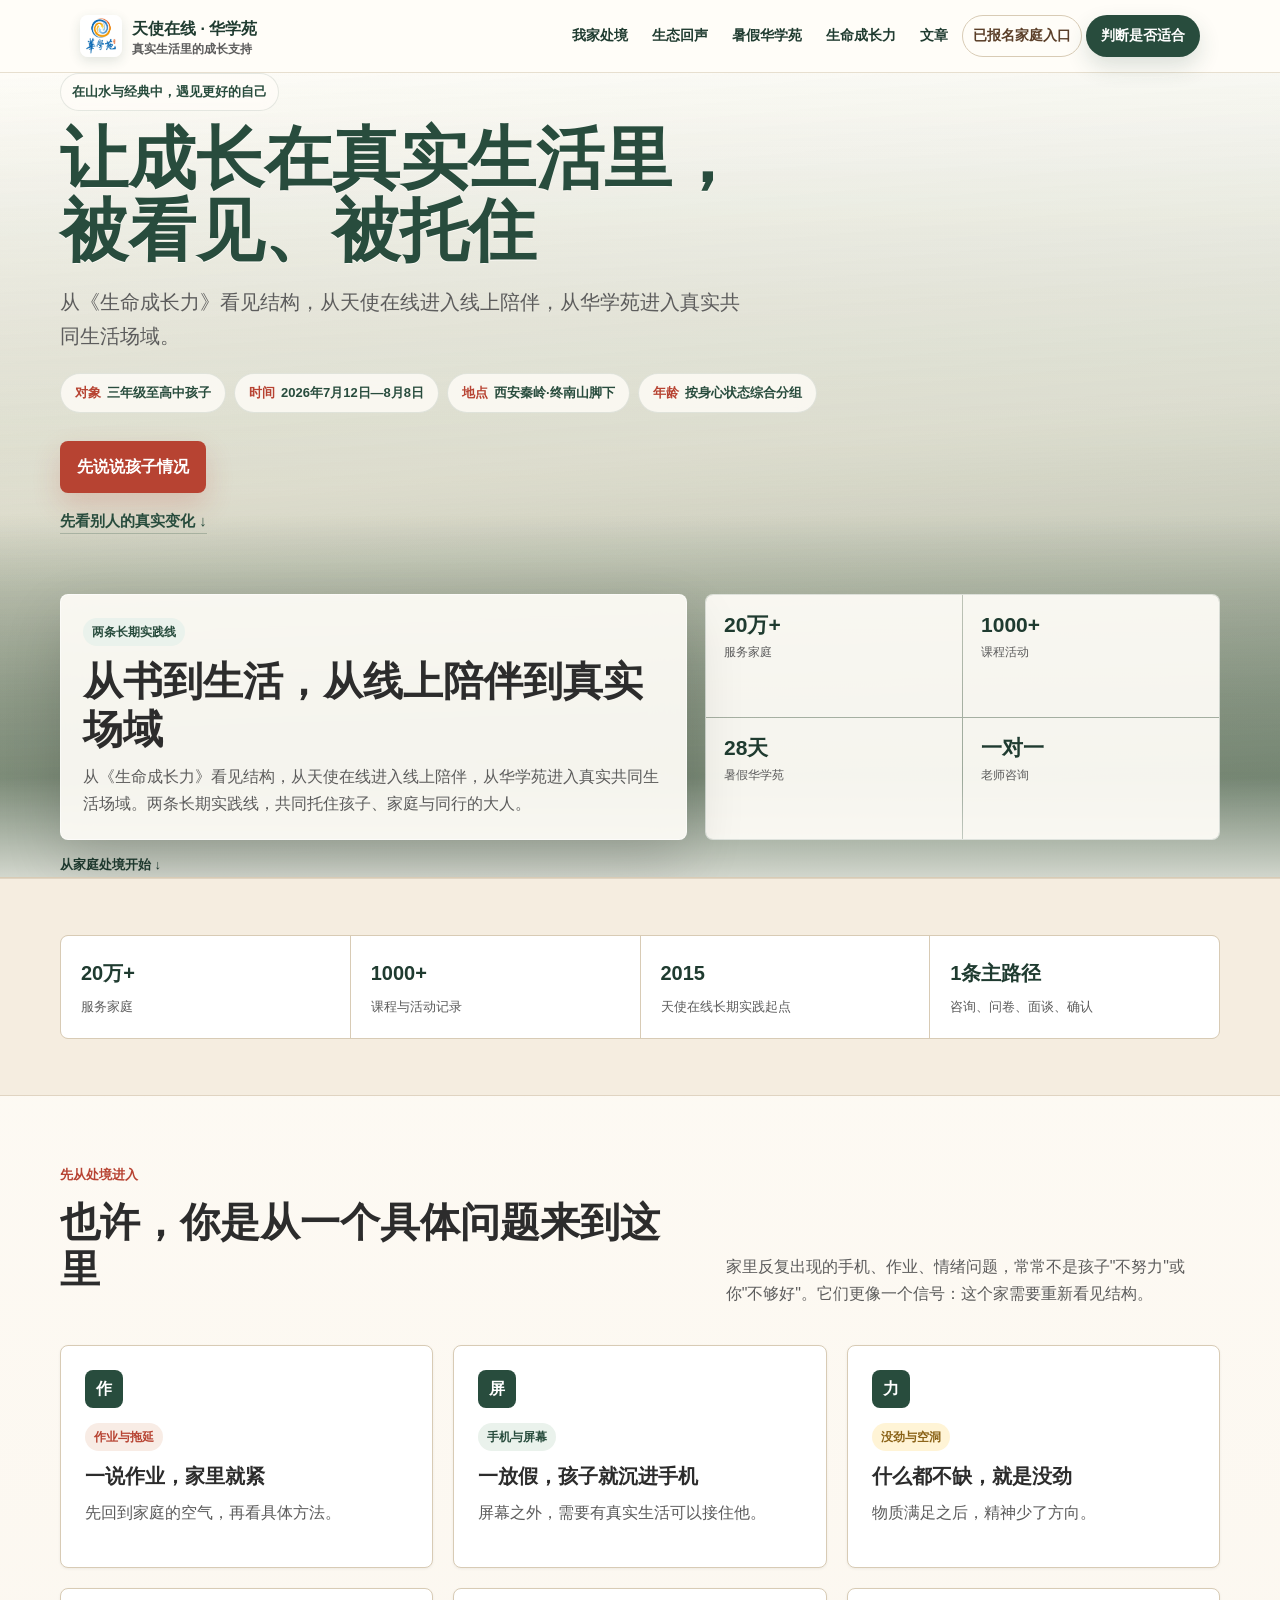
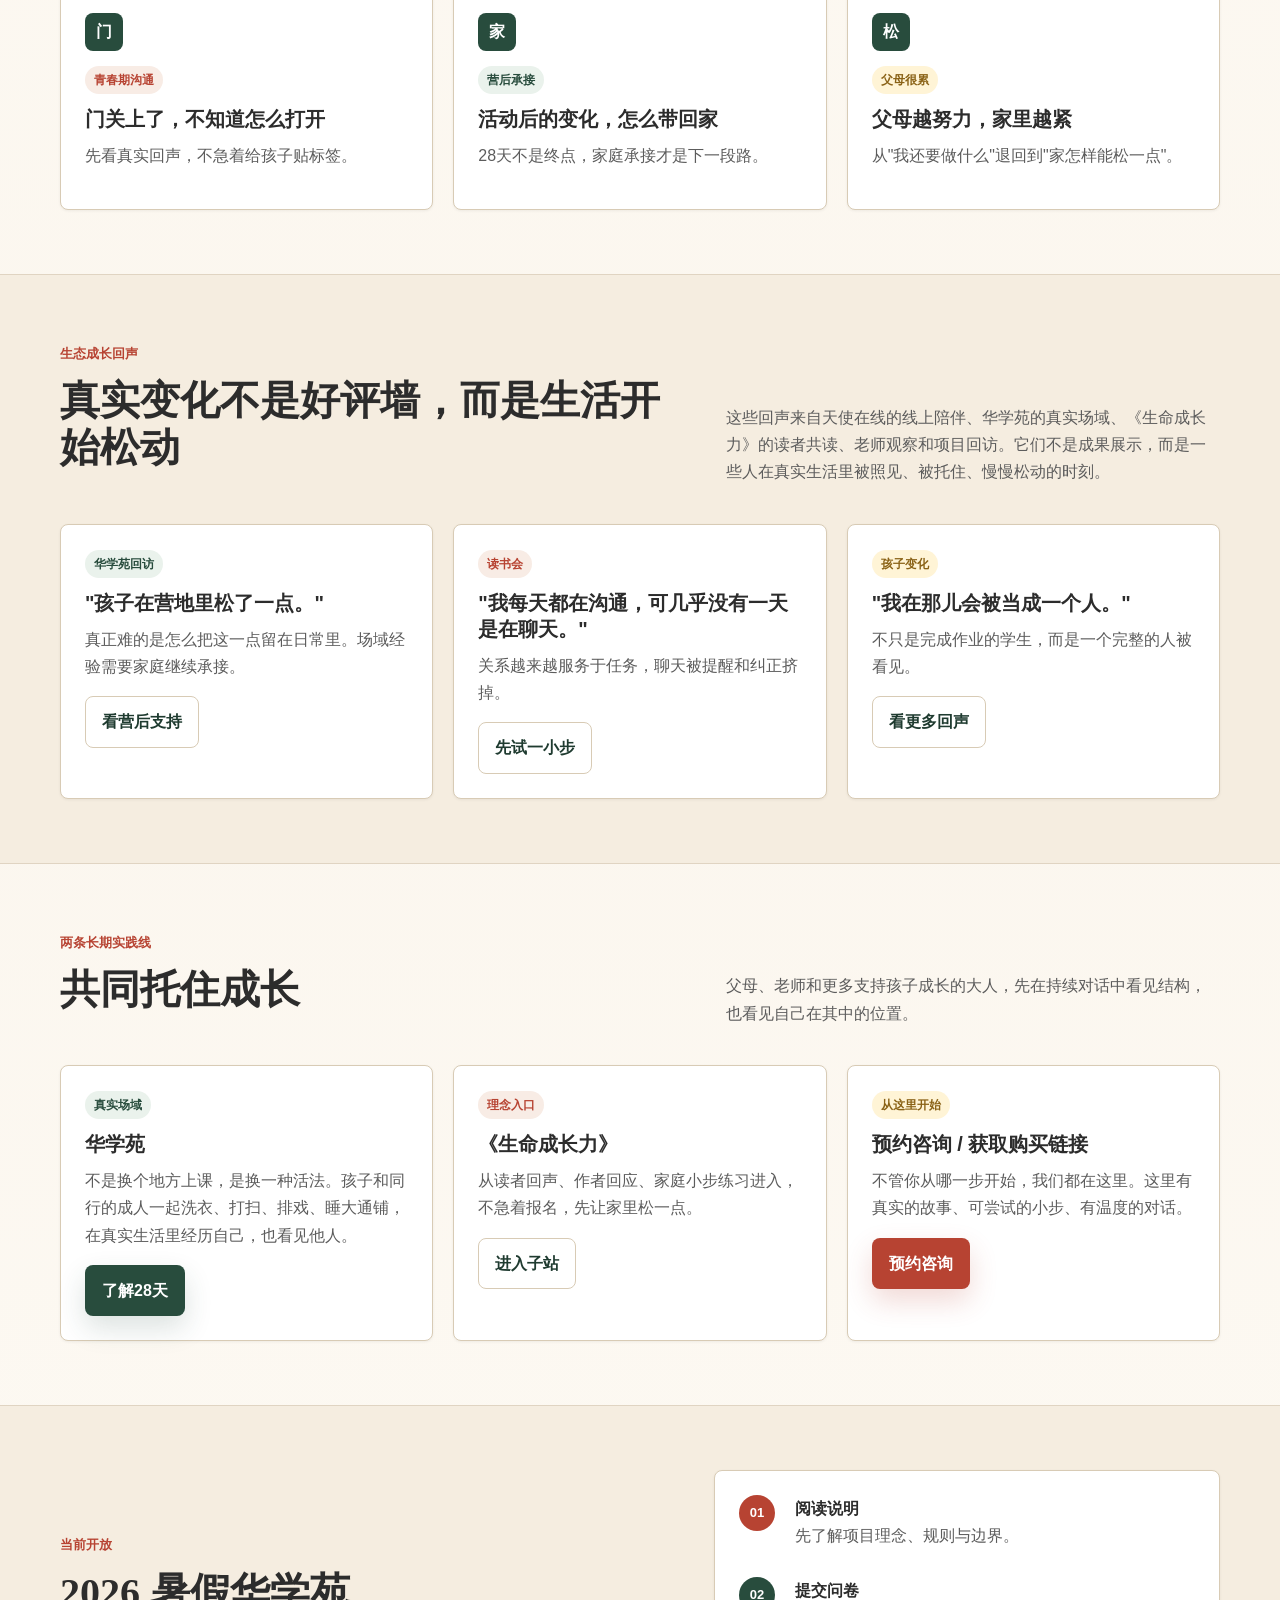
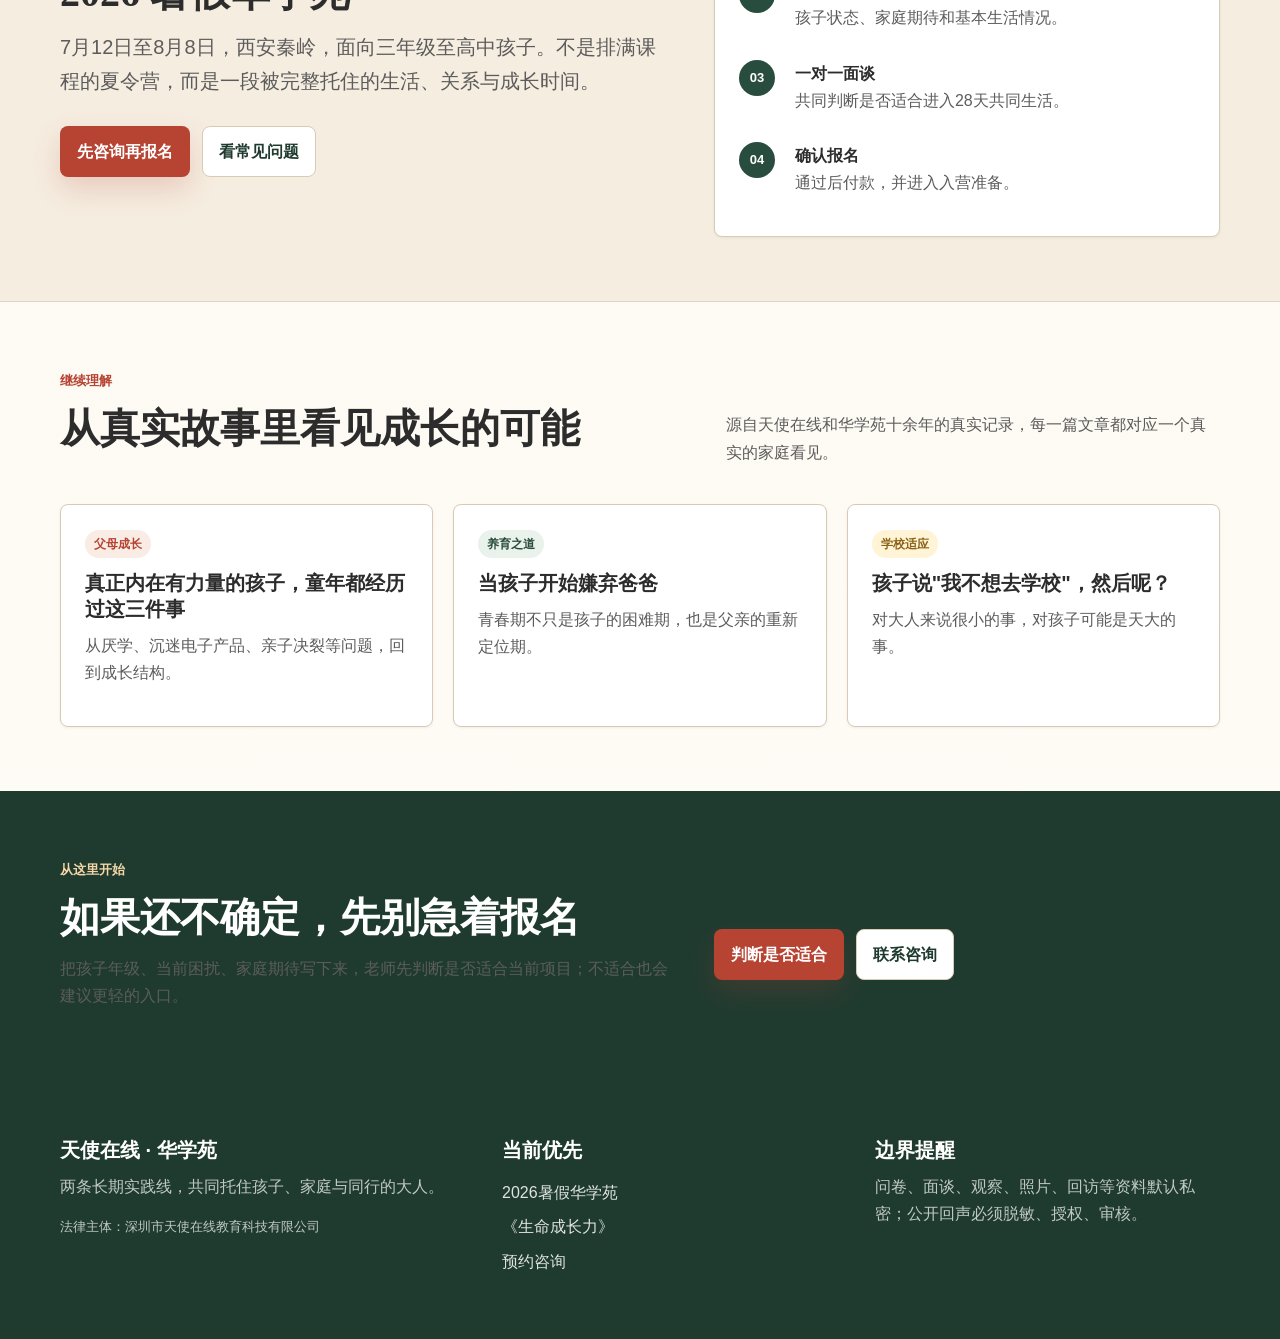
==== commit 62585e32: "feat: 补齐 SEO OG 结构化数据闭环 - add canonical, OG, Twitter Card and JSON-LD metadata across HTML entrypoin" ====
--- a/index.html
+++ b/index.html
@@ -5,6 +5,51 @@
 <meta name="viewport" content="width=device-width, initial-scale=1">
 <title>天使在线 · 华学苑｜让成长在真实生活里被看见、被托住</title>
 <meta name="description" content="《生命成长力》帮助家庭从问题看见结构；暑假华学苑让孩子在28天真实共同生活里，向下扎根，向上生长。">
+<!-- SEO / social sharing -->
+<link rel="canonical" href="https://angel-huaxueyuan.netlify.app/">
+<meta property="og:title" content="天使在线 · 华学苑｜让成长在真实生活里被看见、被托住">
+<meta property="og:description" content="《生命成长力》帮助家庭从问题看见结构；暑假华学苑让孩子在28天真实共同生活里，向下扎根，向上生长。">
+<meta property="og:url" content="https://angel-huaxueyuan.netlify.app/">
+<meta property="og:type" content="website">
+<meta property="og:image" content="https://angel-huaxueyuan.netlify.app/assets/images/og-home.jpg">
+<meta property="og:image:width" content="1200">
+<meta property="og:image:height" content="630">
+<meta property="og:locale" content="zh_CN">
+<meta property="og:site_name" content="天使在线 · 华学苑">
+<meta name="twitter:card" content="summary_large_image">
+<meta name="twitter:title" content="天使在线 · 华学苑｜让成长在真实生活里被看见、被托住">
+<meta name="twitter:description" content="《生命成长力》帮助家庭从问题看见结构；暑假华学苑让孩子在28天真实共同生活里，向下扎根，向上生长。">
+<meta name="twitter:image" content="https://angel-huaxueyuan.netlify.app/assets/images/og-home.jpg">
+<script type="application/ld+json">
+[
+  {
+    "@context": "https://schema.org",
+    "@type": "Organization",
+    "name": "天使在线 · 华学苑",
+    "url": "https://angel-huaxueyuan.netlify.app/",
+    "logo": "https://angel-huaxueyuan.netlify.app/assets/images/logo-hx-logo.jpg",
+    "description": "天使在线与华学苑长期支持孩子、家庭与同行的大人，在真实生活、经典共读和共同生活场域中陪伴成长。",
+    "contactPoint": [
+      {
+        "@type": "ContactPoint",
+        "telephone": "+86-15829900194",
+        "contactType": "customer service",
+        "availableLanguage": [
+          "zh-CN"
+        ]
+      }
+    ]
+  },
+  {
+    "@context": "https://schema.org",
+    "@type": "WebSite",
+    "name": "天使在线 · 华学苑",
+    "url": "https://angel-huaxueyuan.netlify.app/",
+    "inLanguage": "zh-CN"
+  }
+]
+</script>
+<!-- /SEO / social sharing -->
 <link rel="stylesheet" href="assets/styles.css">
 </head>
 <body>
@@ -18,7 +63,6 @@
 <nav class="desktop-nav" aria-label="主导航">
 <a href="#situations">我家处境</a>
 <a href="#echo">生态回声</a>
-<a href="#selftest">快速自测</a>
 <a href="summer-hua/">暑假华学苑</a>
 <a href="life/">生命成长力</a>
 <a href="articles/">文章</a>
@@ -32,7 +76,6 @@
 <nav class="mobile-panel" data-mobile-panel aria-label="移动导航">
 <a href="#situations">我家处境</a>
 <a href="#echo">生态回声</a>
-<a href="#selftest">快速自测</a>
 <a href="summer-hua/">暑假华学苑</a>
 <a href="life/">生命成长力</a>
 <a href="portal/">已报名家庭入口</a>
@@ -143,85 +186,6 @@
 </div>
 </section>
 
-<!-- M2-4: 五题自测 — 纯前端，不需留资即可看结果 -->
-<section class="section" id="selftest" aria-label="快速自测">
-<div class="container" style="max-width:680px">
-<div class="section-head">
-<div>
-<span class="kicker">不确定适不适合？</span>
-<h2>3 分钟快速判断</h2>
-</div>
-<p>做完就看到结果，不需要留电话。觉得合适再聊。</p>
-</div>
-
-<div class="selftest-box" id="selftestBox">
-<form id="selftestForm" onsubmit="return false" novalidate>
-<!-- Q1 -->
-<fieldset class="st-q" data-q="1">
-<legend>1. 孩子的年龄段是？</legend>
-<label class="st-opt"><input type="radio" name="q1" value="a" required> 小学三年级到六年级（8-12岁）</label>
-<label class="st-opt"><input type="radio" name="q1" value="b"> 初中（12-15岁）</label>
-<label class="st-opt"><input type="radio" name="q1" value="c"> 高中（15-18岁）</label>
-<label class="st-opt"><input type="radio" name="q1" value="d"> 以上都不在</label>
-</fieldset>
-
-<!-- Q2 -->
-<fieldset class="st-q hidden" data-q="2">
-<legend>2. 孩子目前最让你担心的是什么？</legend>
-<label class="st-opt"><input type="radio" name="q2" value="a" required> 沉迷手机/游戏，一放假就完全放空</label>
-<label class="st-opt"><input type="radio" name="q2" value="b"> 什么都不缺，但就是觉得"没劲"，做什么都提不起兴趣</label>
-<label class="st-opt"><input type="radio" name="q2" value="c"> 情绪容易爆发，或者完全关起门来不沟通</label>
-<label class="st-opt"><input type="radio" name="q2" value="d"> 其实还好，主要是我想让孩子有更丰富的假期体验</label>
-</fieldset>
-
-<!-- Q3 -->
-<fieldset class="st-q hidden" data-q="3">
-<legend>3. 如果孩子要离开家 28 天，你最不放心的是什么？</legend>
-<label class="st-opt"><input type="radio" name="q3" value="a" required> 怕他照顾不好自己（吃饭/睡觉/洗衣）</label>
-<label class="st-opt"><input type="radio" name="q3" value="b"> 怕他想家受不了，中途要回来</label>
-<label class="st-opt"><input type="radio" name="q3" value="c"> 怕他跟别的孩子处不来</label>
-<label class="st-opt"><input type="radio" name="q3" value="d"> 我其实挺放心的，主要是他自己会犹豫</label>
-</fieldset>
-
-<!-- Q4 -->
-<fieldset class="st-q hidden" data-q="4">
-<legend>4. 你对"成长"的理解更接近哪一种？</legend>
-<label class="st-opt"><input type="radio" name="q4" value="a" required> 成绩上去、自律了、不玩手机了，就是成长</label>
-<label class="st-opt"><input type="radio" name="q4" value="b"> 心里有劲、眼里有光、愿意和人在一起，比成绩重要</label>
-<label class="st-opt"><input type="radio" name="q4" value="c"> 两者都需要，但不知道哪个先来</label>
-</fieldset>
-
-<!-- Q5 -->
-<fieldset class="st-q hidden" data-q="5">
-<legend>5. 如果孩子说不去，你通常会怎么做？</legend>
-<label class="st-opt"><input type="radio" name="q5" value="a" required> 说服他，告诉他去了一定有收获</label>
-<label class="st-opt"><input type="radio" name="q5" value="b"> 先了解他为什么不想去，再一起决定</label>
-<label class="st-opt"><input type="radio" name="q5" value="c"> 那就随他，不去算了</label>
-</fieldset>
-
-<div class="st-nav">
-<button type="button" class="btn ghost hidden" id="stPrev">← 上一题</button>
-<div class="st-progress" id="stProgress"><span>1</span>/5</div>
-<button type="button" class="btn primary" id="stNext">下一题 →</button>
-<button type="button" class="btn primary hidden" id="stShow">查看结果</button>
-</div>
-</form>
-
-<div class="st-result hidden" id="stResult">
-<div class="st-result-inner">
-<div class="st-result-icon" id="stResultIcon"></div>
-<h3 id="stResultTitle"></h3>
-<p id="stResultBody"></p>
-<div class="st-result-actions">
-<a class="btn primary" href="consult/?intent=fit&source=home_selftest" id="stResultCTA">和老师聊聊具体情况</a>
-<button type="button" class="btn ghost" id="stRetry">重新测一次</button>
-</div>
-</div>
-</div>
-</div>
-</div>
-</section>
-
 <section class="section band" id="echo">
 <div class="container">
 <div class="section-head">
@@ -379,76 +343,5 @@
 <a class="btn primary" href="consult/?intent=fit&source=sticky_home">预约咨询</a>
 </div>
 <script src="assets/app.js"></script>
-<script>
-// M2-4: 五题自测 — 纯前端，不需留资
-(function(){
-var q=1,total=5,sel={},form=document.getElementById('selftestForm'),box=document.getElementById('selftestBox'),prev=document.getElementById('stPrev'),next=document.getElementById('stNext'),show=document.getElementById('stShow'),prog=document.getElementById('stProgress'),result=document.getElementById('stResult'),qs=document.querySelectorAll('.st-q'),radios=document.querySelectorAll('.st-q input[type=radio]');
-
-function showQ(n){
- qs.forEach(function(el){el.classList.add('hidden')});
- var cur=document.querySelector('.st-q[data-q="'+n+'"]');
- if(cur)cur.classList.remove('hidden');
- prog.querySelector('span').textContent=n;
- if(n===1)prev.classList.add('hidden');else prev.classList.remove('hidden');
- if(n===total){next.classList.add('hidden');show.classList.remove('hidden')}else{next.classList.remove('hidden');show.classList.add('hidden')}
-}
-
-function compute(){
- var score=0;
- if(sel.q1&&sel.q1!=='d')score+=1;
- if(sel.q2&&sel.q2!=='d')score+=1;
- if(sel.q3&&sel.q3!=='d')score+=1;
- if(sel.q4&&sel.q4==='b')score+=2;
- if(sel.q5&&sel.q5==='b')score+=2;
-
- form.style.display='none';
- result.classList.remove('hidden');
- var icon=document.getElementById('stResultIcon'),title=document.getElementById('stResultTitle'),body=document.getElementById('stResultBody'),cta=document.getElementById('stResultCTA');
-
- if(score>=5){
- icon.textContent='🌿';title.textContent='华学苑很可能适合你的孩子';
- body.textContent='你的直觉和价值观和华学苑的方向很接近——关注完整的人，而不只是"问题"。建议和老师聊聊具体情况，看看28天是否能成为孩子一个不一样的夏天。';
- cta.textContent='和老师聊聊具体情况';
- }else if(score>=3){
- icon.textContent='🍃';title.textContent='有一些契合，值得深入了解';
- body.textContent='你对孩子的某些理解和华学苑的理念有交集，也有一些地方还需要进一步了解。不妨看看真实回声，或者和老师聊一聊，在对话中一起判断。';
- cta.textContent='先看看别人的真实变化';
- cta.href='#echo';
- }else{
- icon.textContent='🌱';title.textContent='也许可以从更轻的方式开始';
- body.textContent='华学苑不一定是最适合你家庭当前阶段的选择——这不代表任何人的问题。也许可以先从《生命成长力》读起，或者参加线上读书会，在更轻的节奏里慢慢了解。';
- cta.textContent='从《生命成长力》开始';
- cta.href='life/';
- }
-}
-
-radios.forEach(function(r){
- r.addEventListener('change',function(){
- var n=this.closest('.st-q').dataset.q;
- sel['q'+n]=this.value;
- })
-});
-
-next.addEventListener('click',function(){
- var cur=document.querySelector('.st-q[data-q="'+q+'"]:not(.hidden)');
- if(cur){
- var checked=cur.querySelector('input[type=radio]:checked');
- if(!checked){cur.style.animation='none';cur.offsetHeight;cur.style.animation='shake .3s ease';return}
- sel['q'+q]=checked.value;
- }
- if(q<total){q++;showQ(q)}else{compute()}
-});
-
-prev.addEventListener('click',function(){if(q>1){q--;showQ(q)}});
-show.addEventListener('click',function(){compute()});
-document.getElementById('stRetry').addEventListener('click',function(){
- q=1;sel={};form.style.display='';result.classList.add('hidden');
- radios.forEach(function(r){r.checked=false});
- showQ(1);
-});
-
-showQ(1);
-})();
-</script>
 </body>
 </html>
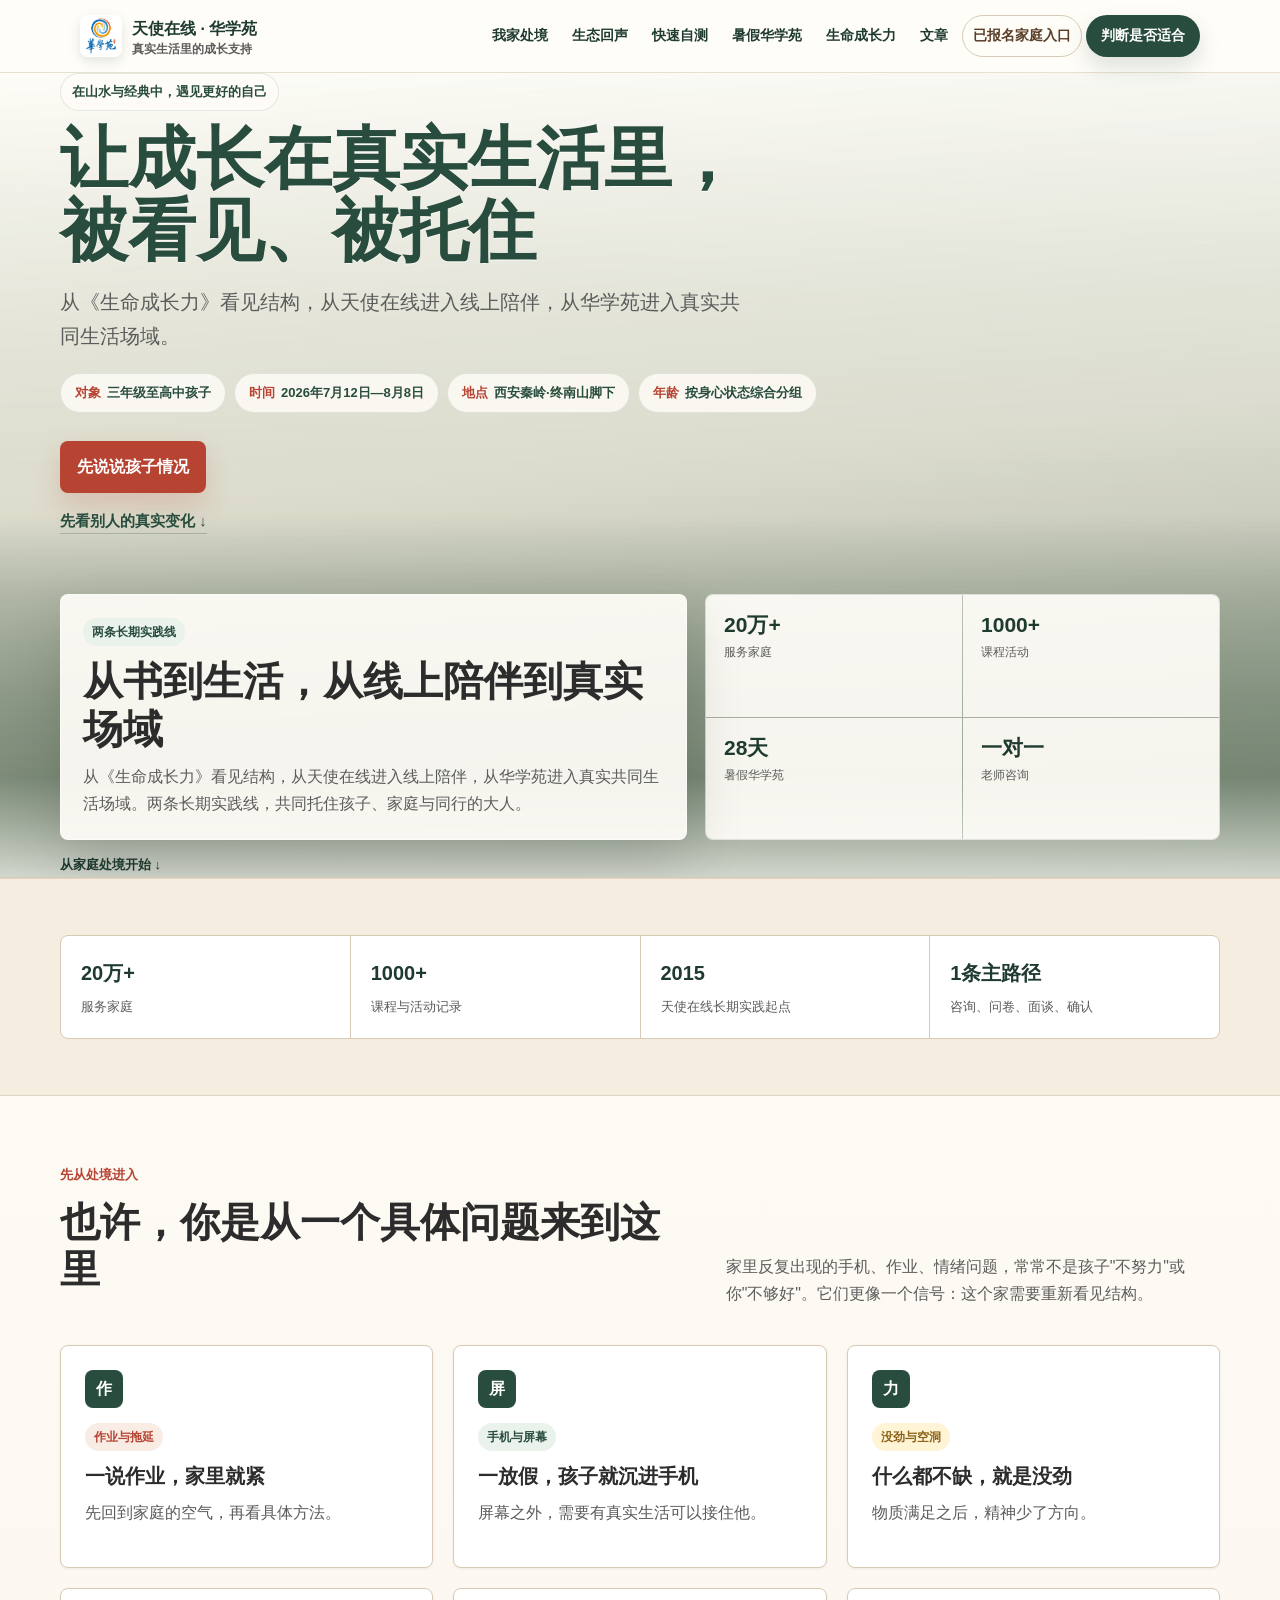
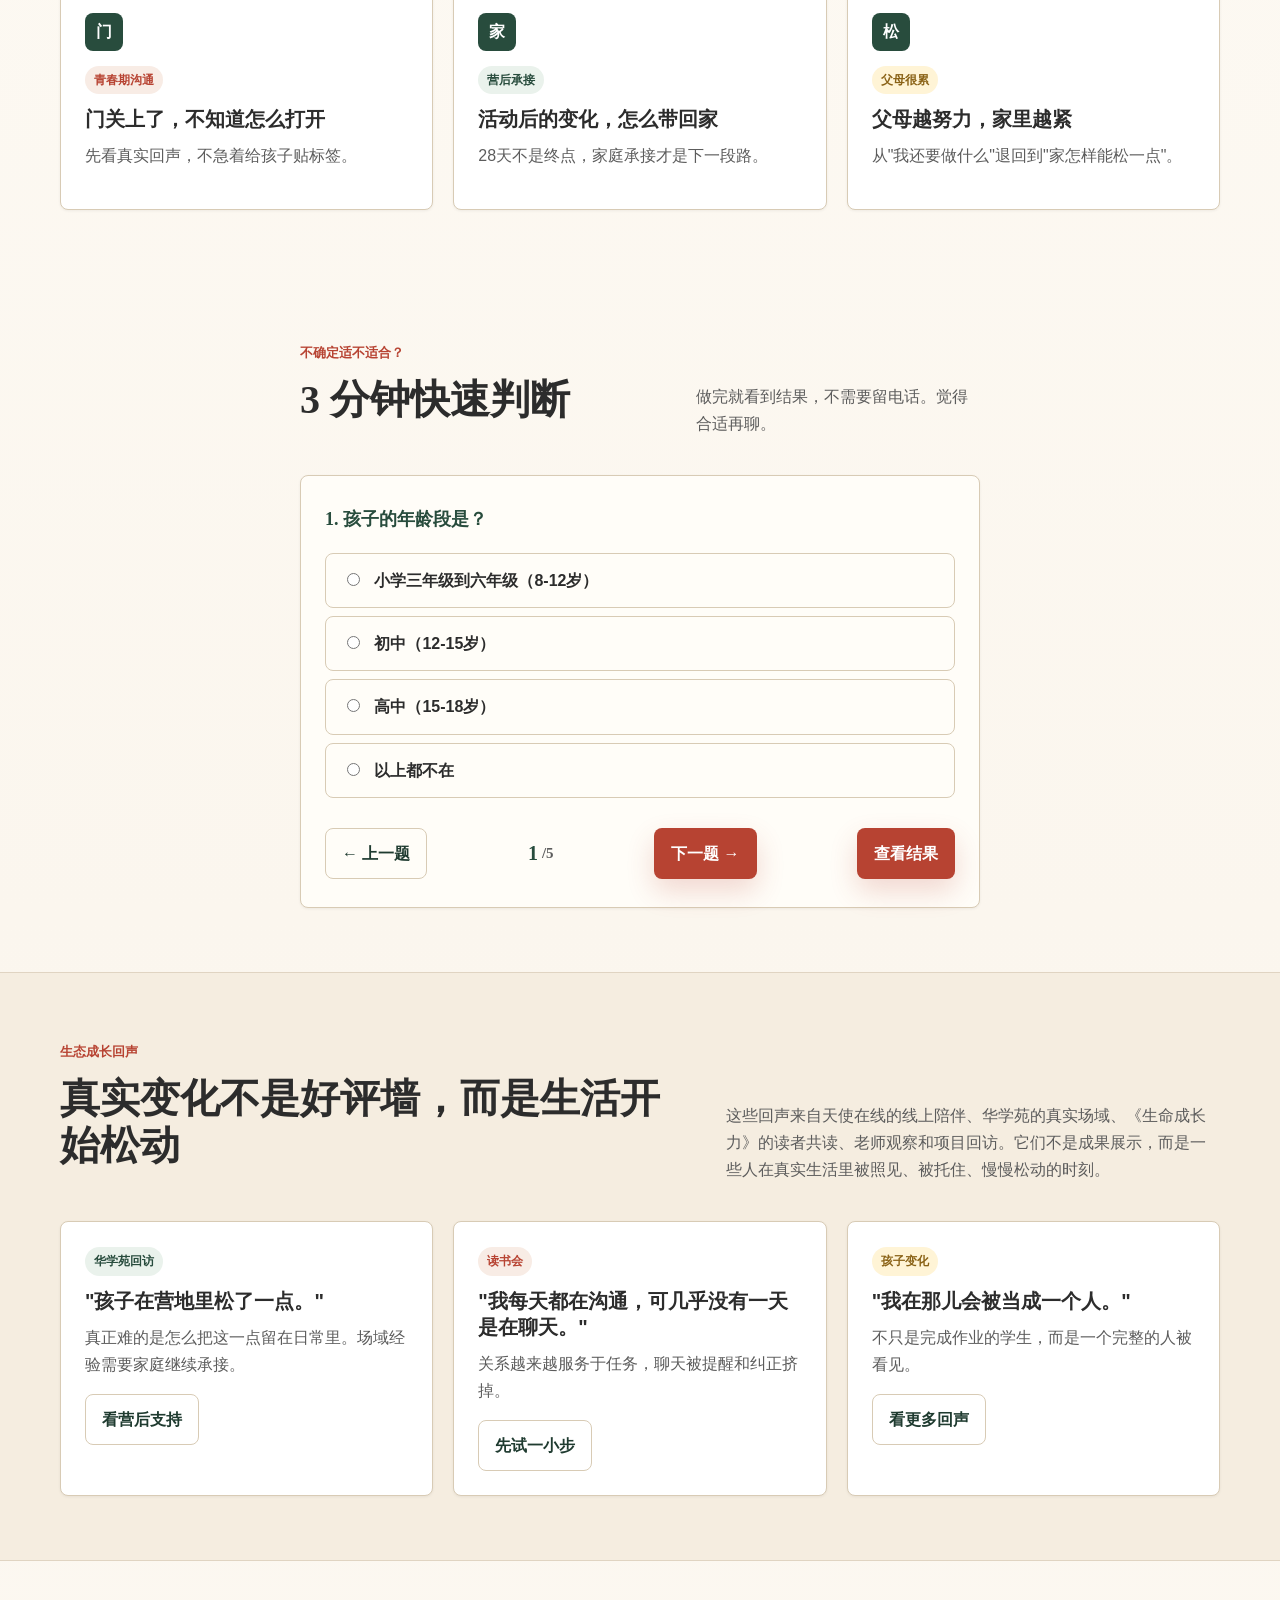
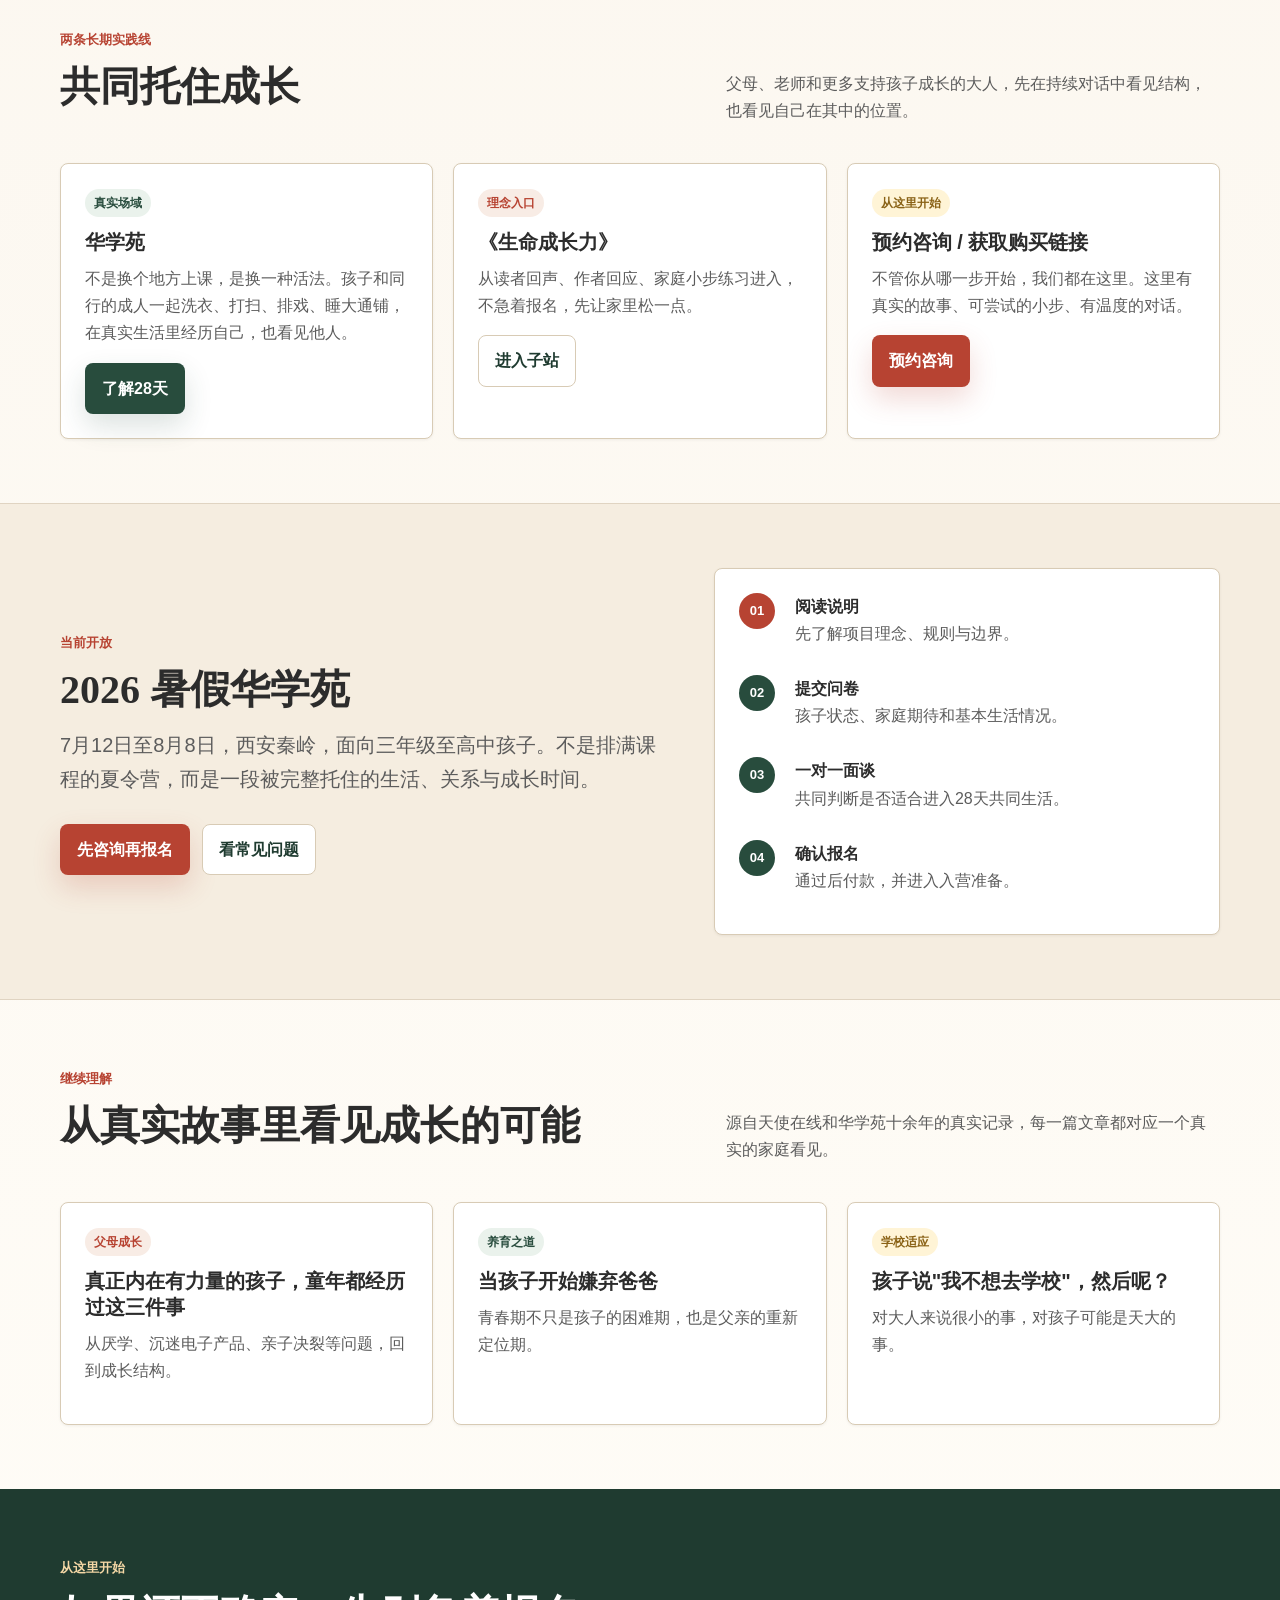
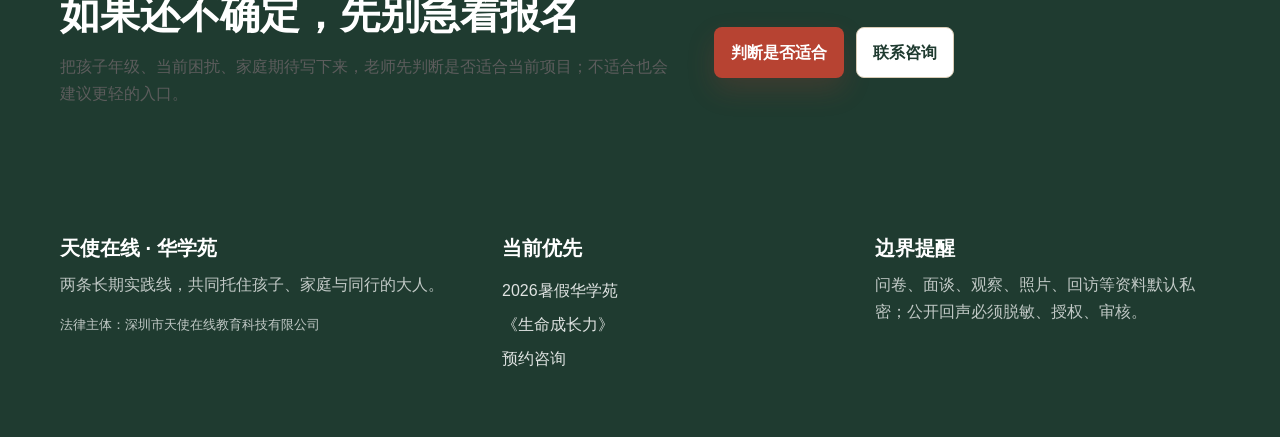
==== commit 56dc39a0: "M2+M3 restore: 五题自测+费用文案+sticky CTA M2 (恢复自 6dbc149): - 首页新增5题自测(纯前端,3档结果,不需留资) - 费用FAQ升级为28天含食宿/课程/" ====
--- a/index.html
+++ b/index.html
@@ -63,6 +63,7 @@
 <nav class="desktop-nav" aria-label="主导航">
 <a href="#situations">我家处境</a>
 <a href="#echo">生态回声</a>
+<a href="#selftest">快速自测</a>
 <a href="summer-hua/">暑假华学苑</a>
 <a href="life/">生命成长力</a>
 <a href="articles/">文章</a>
@@ -76,6 +77,7 @@
 <nav class="mobile-panel" data-mobile-panel aria-label="移动导航">
 <a href="#situations">我家处境</a>
 <a href="#echo">生态回声</a>
+<a href="#selftest">快速自测</a>
 <a href="summer-hua/">暑假华学苑</a>
 <a href="life/">生命成长力</a>
 <a href="portal/">已报名家庭入口</a>
@@ -186,6 +188,85 @@
 </div>
 </section>
 
+<!-- M2-4: 五题自测 — 纯前端，不需留资即可看结果 -->
+<section class="section" id="selftest" aria-label="快速自测">
+<div class="container" style="max-width:680px">
+<div class="section-head">
+<div>
+<span class="kicker">不确定适不适合？</span>
+<h2>3 分钟快速判断</h2>
+</div>
+<p>做完就看到结果，不需要留电话。觉得合适再聊。</p>
+</div>
+
+<div class="selftest-box" id="selftestBox">
+<form id="selftestForm" onsubmit="return false" novalidate>
+<!-- Q1 -->
+<fieldset class="st-q" data-q="1">
+<legend>1. 孩子的年龄段是？</legend>
+<label class="st-opt"><input type="radio" name="q1" value="a" required> 小学三年级到六年级（8-12岁）</label>
+<label class="st-opt"><input type="radio" name="q1" value="b"> 初中（12-15岁）</label>
+<label class="st-opt"><input type="radio" name="q1" value="c"> 高中（15-18岁）</label>
+<label class="st-opt"><input type="radio" name="q1" value="d"> 以上都不在</label>
+</fieldset>
+
+<!-- Q2 -->
+<fieldset class="st-q hidden" data-q="2">
+<legend>2. 孩子目前最让你担心的是什么？</legend>
+<label class="st-opt"><input type="radio" name="q2" value="a" required> 沉迷手机/游戏，一放假就完全放空</label>
+<label class="st-opt"><input type="radio" name="q2" value="b"> 什么都不缺，但就是觉得"没劲"，做什么都提不起兴趣</label>
+<label class="st-opt"><input type="radio" name="q2" value="c"> 情绪容易爆发，或者完全关起门来不沟通</label>
+<label class="st-opt"><input type="radio" name="q2" value="d"> 其实还好，主要是我想让孩子有更丰富的假期体验</label>
+</fieldset>
+
+<!-- Q3 -->
+<fieldset class="st-q hidden" data-q="3">
+<legend>3. 如果孩子要离开家 28 天，你最不放心的是什么？</legend>
+<label class="st-opt"><input type="radio" name="q3" value="a" required> 怕他照顾不好自己（吃饭/睡觉/洗衣）</label>
+<label class="st-opt"><input type="radio" name="q3" value="b"> 怕他想家受不了，中途要回来</label>
+<label class="st-opt"><input type="radio" name="q3" value="c"> 怕他跟别的孩子处不来</label>
+<label class="st-opt"><input type="radio" name="q3" value="d"> 我其实挺放心的，主要是他自己会犹豫</label>
+</fieldset>
+
+<!-- Q4 -->
+<fieldset class="st-q hidden" data-q="4">
+<legend>4. 你对"成长"的理解更接近哪一种？</legend>
+<label class="st-opt"><input type="radio" name="q4" value="a" required> 成绩上去、自律了、不玩手机了，就是成长</label>
+<label class="st-opt"><input type="radio" name="q4" value="b"> 心里有劲、眼里有光、愿意和人在一起，比成绩重要</label>
+<label class="st-opt"><input type="radio" name="q4" value="c"> 两者都需要，但不知道哪个先来</label>
+</fieldset>
+
+<!-- Q5 -->
+<fieldset class="st-q hidden" data-q="5">
+<legend>5. 如果孩子说不去，你通常会怎么做？</legend>
+<label class="st-opt"><input type="radio" name="q5" value="a" required> 说服他，告诉他去了一定有收获</label>
+<label class="st-opt"><input type="radio" name="q5" value="b"> 先了解他为什么不想去，再一起决定</label>
+<label class="st-opt"><input type="radio" name="q5" value="c"> 那就随他，不去算了</label>
+</fieldset>
+
+<div class="st-nav">
+<button type="button" class="btn ghost hidden" id="stPrev">← 上一题</button>
+<div class="st-progress" id="stProgress"><span>1</span>/5</div>
+<button type="button" class="btn primary" id="stNext">下一题 →</button>
+<button type="button" class="btn primary hidden" id="stShow">查看结果</button>
+</div>
+</form>
+
+<div class="st-result hidden" id="stResult">
+<div class="st-result-inner">
+<div class="st-result-icon" id="stResultIcon"></div>
+<h3 id="stResultTitle"></h3>
+<p id="stResultBody"></p>
+<div class="st-result-actions">
+<a class="btn primary" href="consult/?intent=fit&source=home_selftest" id="stResultCTA">和老师聊聊具体情况</a>
+<button type="button" class="btn ghost" id="stRetry">重新测一次</button>
+</div>
+</div>
+</div>
+</div>
+</div>
+</section>
+
 <section class="section band" id="echo">
 <div class="container">
 <div class="section-head">
@@ -343,5 +424,76 @@
 <a class="btn primary" href="consult/?intent=fit&source=sticky_home">预约咨询</a>
 </div>
 <script src="assets/app.js"></script>
+<script>
+// M2-4: 五题自测 — 纯前端，不需留资
+(function(){
+var q=1,total=5,sel={},form=document.getElementById('selftestForm'),box=document.getElementById('selftestBox'),prev=document.getElementById('stPrev'),next=document.getElementById('stNext'),show=document.getElementById('stShow'),prog=document.getElementById('stProgress'),result=document.getElementById('stResult'),qs=document.querySelectorAll('.st-q'),radios=document.querySelectorAll('.st-q input[type=radio]');
+
+function showQ(n){
+ qs.forEach(function(el){el.classList.add('hidden')});
+ var cur=document.querySelector('.st-q[data-q="'+n+'"]');
+ if(cur)cur.classList.remove('hidden');
+ prog.querySelector('span').textContent=n;
+ if(n===1)prev.classList.add('hidden');else prev.classList.remove('hidden');
+ if(n===total){next.classList.add('hidden');show.classList.remove('hidden')}else{next.classList.remove('hidden');show.classList.add('hidden')}
+}
+
+function compute(){
+ var score=0;
+ if(sel.q1&&sel.q1!=='d')score+=1;
+ if(sel.q2&&sel.q2!=='d')score+=1;
+ if(sel.q3&&sel.q3!=='d')score+=1;
+ if(sel.q4&&sel.q4==='b')score+=2;
+ if(sel.q5&&sel.q5==='b')score+=2;
+
+ form.style.display='none';
+ result.classList.remove('hidden');
+ var icon=document.getElementById('stResultIcon'),title=document.getElementById('stResultTitle'),body=document.getElementById('stResultBody'),cta=document.getElementById('stResultCTA');
+
+ if(score>=5){
+ icon.textContent='🌿';title.textContent='华学苑很可能适合你的孩子';
+ body.textContent='你的直觉和价值观和华学苑的方向很接近——关注完整的人，而不只是"问题"。建议和老师聊聊具体情况，看看28天是否能成为孩子一个不一样的夏天。';
+ cta.textContent='和老师聊聊具体情况';
+ }else if(score>=3){
+ icon.textContent='🍃';title.textContent='有一些契合，值得深入了解';
+ body.textContent='你对孩子的某些理解和华学苑的理念有交集，也有一些地方还需要进一步了解。不妨看看真实回声，或者和老师聊一聊，在对话中一起判断。';
+ cta.textContent='先看看别人的真实变化';
+ cta.href='#echo';
+ }else{
+ icon.textContent='🌱';title.textContent='也许可以从更轻的方式开始';
+ body.textContent='华学苑不一定是最适合你家庭当前阶段的选择——这不代表任何人的问题。也许可以先从《生命成长力》读起，或者参加线上读书会，在更轻的节奏里慢慢了解。';
+ cta.textContent='从《生命成长力》开始';
+ cta.href='life/';
+ }
+}
+
+radios.forEach(function(r){
+ r.addEventListener('change',function(){
+ var n=this.closest('.st-q').dataset.q;
+ sel['q'+n]=this.value;
+ })
+});
+
+next.addEventListener('click',function(){
+ var cur=document.querySelector('.st-q[data-q="'+q+'"]:not(.hidden)');
+ if(cur){
+ var checked=cur.querySelector('input[type=radio]:checked');
+ if(!checked){cur.style.animation='none';cur.offsetHeight;cur.style.animation='shake .3s ease';return}
+ sel['q'+q]=checked.value;
+ }
+ if(q<total){q++;showQ(q)}else{compute()}
+});
+
+prev.addEventListener('click',function(){if(q>1){q--;showQ(q)}});
+show.addEventListener('click',function(){compute()});
+document.getElementById('stRetry').addEventListener('click',function(){
+ q=1;sel={};form.style.display='';result.classList.add('hidden');
+ radios.forEach(function(r){r.checked=false});
+ showQ(1);
+});
+
+showQ(1);
+})();
+</script>
 </body>
 </html>
--- a/assets/styles.css
+++ b/assets/styles.css
@@ -178,6 +178,27 @@
 .footer ul{padding:0;list-style:none;display:grid;gap:7px}
 .sticky-cta{display:none}
 
+/* M2-4: Self-test */
+.selftest-box{background:var(--p);border:1px solid var(--ln);border-radius:var(--rc);box-shadow:var(--sc);padding:28px 24px}
+.st-q{border:0;padding:0;margin:0}
+.st-q legend{font-family:var(--fh);font-size:18px;font-weight:var(--fwh);color:var(--g);margin-bottom:18px;padding:0}
+.st-q.hidden{display:none}
+.st-opt{display:block;padding:13px 16px;margin-bottom:8px;border:1px solid var(--ln);border-radius:var(--rc);cursor:pointer;font-weight:var(--fws);transition:background .15s,border-color .15s;background:var(--p)}
+.st-opt:hover{background:var(--po);border-color:var(--au)}
+.st-opt:has(:checked){background:var(--po);border-color:var(--g);box-shadow:inset 0 0 0 1px var(--g)}
+.st-opt input[type=radio]{margin-right:10px;accent-color:var(--g)}
+.st-nav{display:flex;align-items:center;justify-content:space-between;margin-top:22px;gap:12px}
+.st-progress{font-family:var(--fh);font-size:15px;color:var(--ts);font-weight:var(--fwh);display:flex;align-items:center;gap:4px}
+.st-progress span{color:var(--g);font-size:20px}
+.st-result{text-align:center;padding:28px 0}
+.st-result.hidden{display:none}
+.st-result-inner{max-width:520px;margin:0 auto}
+.st-result-icon{font-size:48px;margin-bottom:16px}
+.st-result h3{font-family:var(--fh);font-size:22px;color:var(--g);margin-bottom:12px}
+.st-result p{color:var(--ts);font-size:16px;line-height:1.7;margin-bottom:22px}
+.st-result-actions{display:flex;gap:12px;justify-content:center;flex-wrap:wrap}
+@media(max-width:680px){.selftest-box{padding:20px 16px}.st-nav{flex-wrap:wrap}}
+
 @media(min-width:981px)and (max-width:1180px){.nav-shell{padding-inline:16px}.desktop-nav{gap:1px;font-size:13px}.desktop-nav a{padding-inline:8px}h1{font-size:clamp(48px,6vw,60px)}}
 @media(max-width:980px){.desktop-nav{display:none}.menu-button{display:inline-flex}.mobile-panel.open{display:block}.hero-grid,.split,.section-head,.hero-proof{grid-template-columns:1fr}.cols-4,.cols-3{grid-template-columns:repeat(2,minmax(0,1fr))}.fact-strip{grid-template-columns:repeat(2,minmax(0,1fr))}.why-visual{grid-template-columns:repeat(2,minmax(0,1fr))}.footer-grid{grid-template-columns:1fr}.book-showcase{grid-template-columns:140px minmax(0,1fr)}}
 @media(max-width:680px){.container{width:min(100% - 28px,var(--mx))}.nav-shell{padding:10px 14px}.brand span{font-size:14px}.brand small{display:none}.hero{min-height:auto;padding:44px 0 54px}.hero-qinling,.hero-immersive{min-height:auto;padding:64px 0 28px;background-image:none}.hero-immersive::before{background:linear-gradient(180deg,rgba(255,253,248,.94),rgba(255,253,248,.76)58%,rgba(255,253,248,.94))}.hero-copy{padding-bottom:10px}.hero-metrics{grid-template-columns:1fr}.hero-panel{padding:18px}.section,.section.tight{padding:58px 0}h1{font-size:38px}.lead{font-size:17px}.hero-actions,.actions{flex-direction:column}.btn{width:100%}.cols-4,.cols-3,.cols-2,.form-grid,.why-visual{grid-template-columns:1fr}.fact-strip{grid-template-columns:1fr}.timeline-item{grid-template-columns:64px minmax(0,1fr)}.book-showcase{grid-template-columns:1fr;text-align:center}.book-cover{margin:0 auto}.hero-facts{flex-direction:column}.visual-journey::before{left:18px}.journey-node{grid-template-columns:38px minmax(0,1fr);gap:12px}.journey-dot{width:38px;height:38px;font-size:11px}.story-act{grid-template-columns:44px minmax(0,1fr)}.story-act-num{width:44px;height:44px}.sticky-cta{display:grid;grid-template-columns:.9fr .9fr 1.12fr;gap:8px;position:fixed;left:0;right:0;bottom:0;z-index:70;padding:10px 12px;background:rgba(255,253,248,.96);border-top:1px solid var(--ln);backdrop-filter:blur(10px)}.sticky-cta .btn{min-height:42px;padding:9px 10px;font-size:13px}body{padding-bottom:68px}}
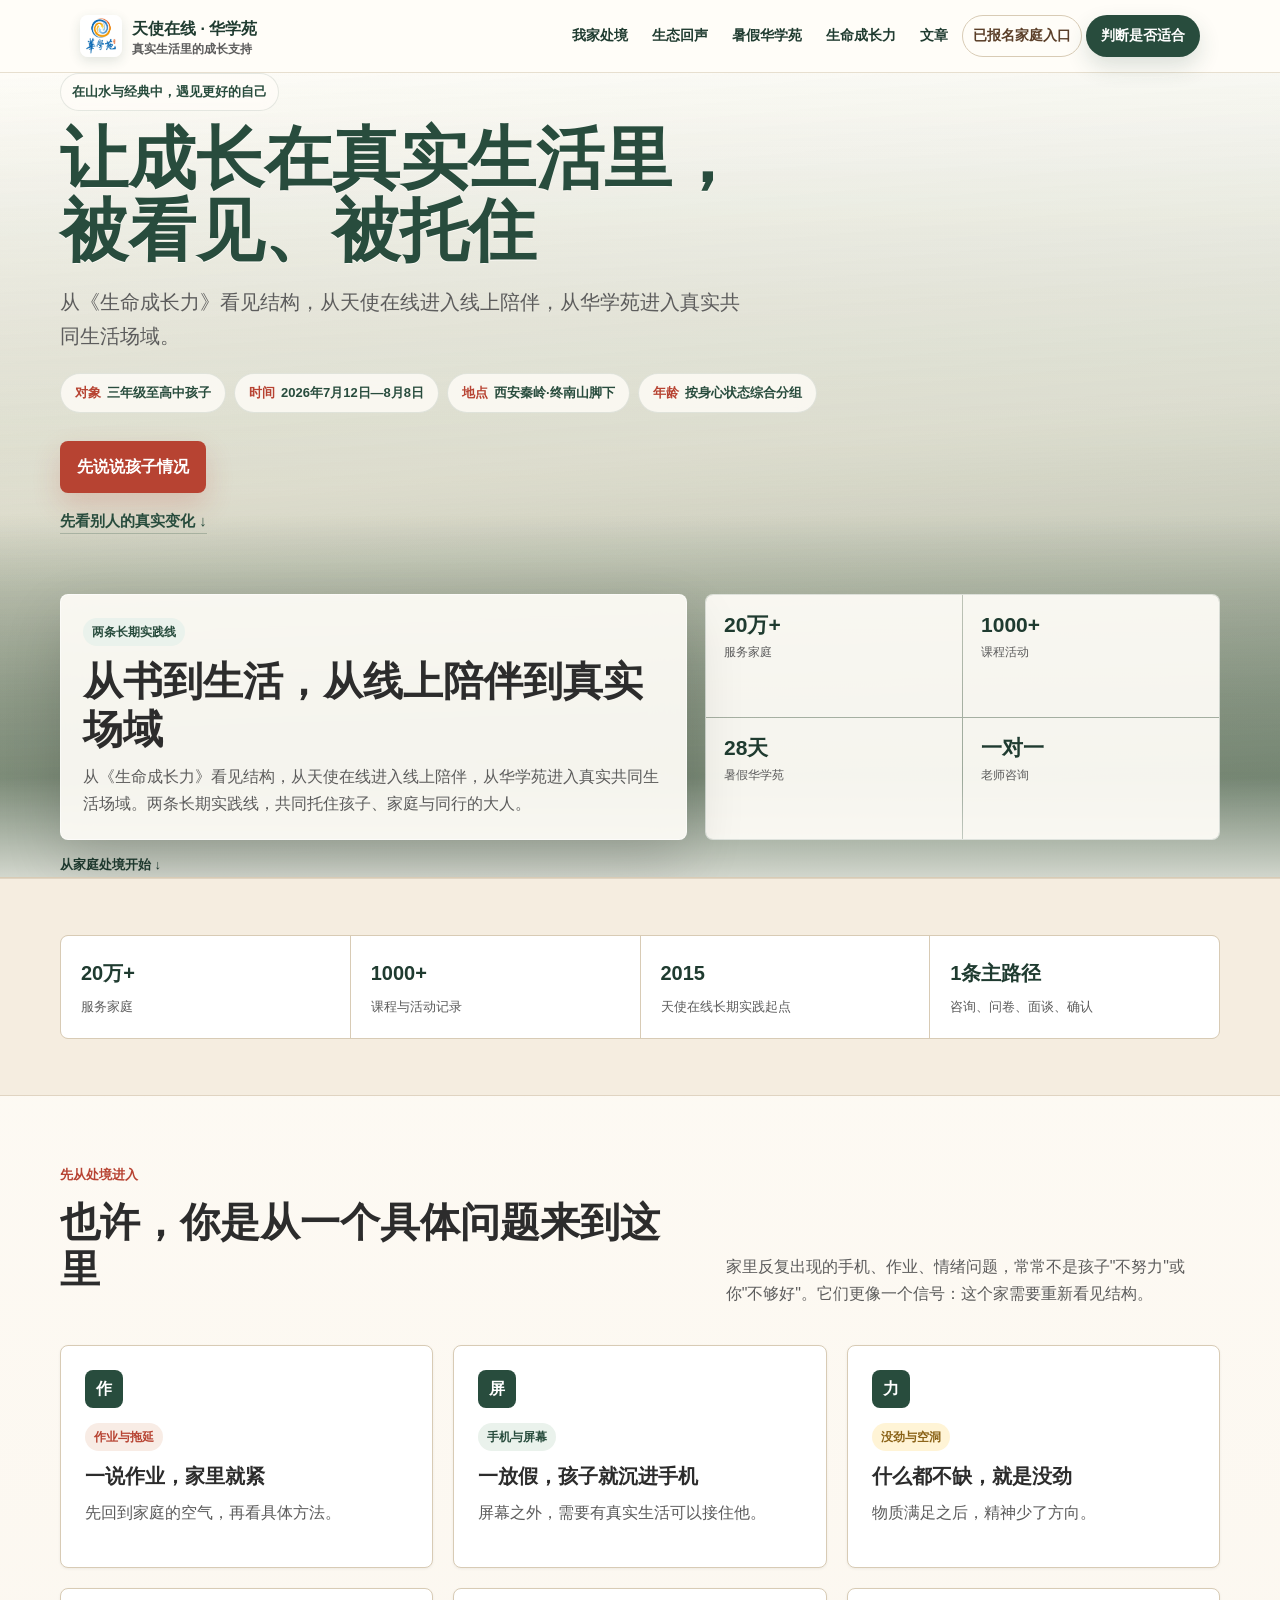
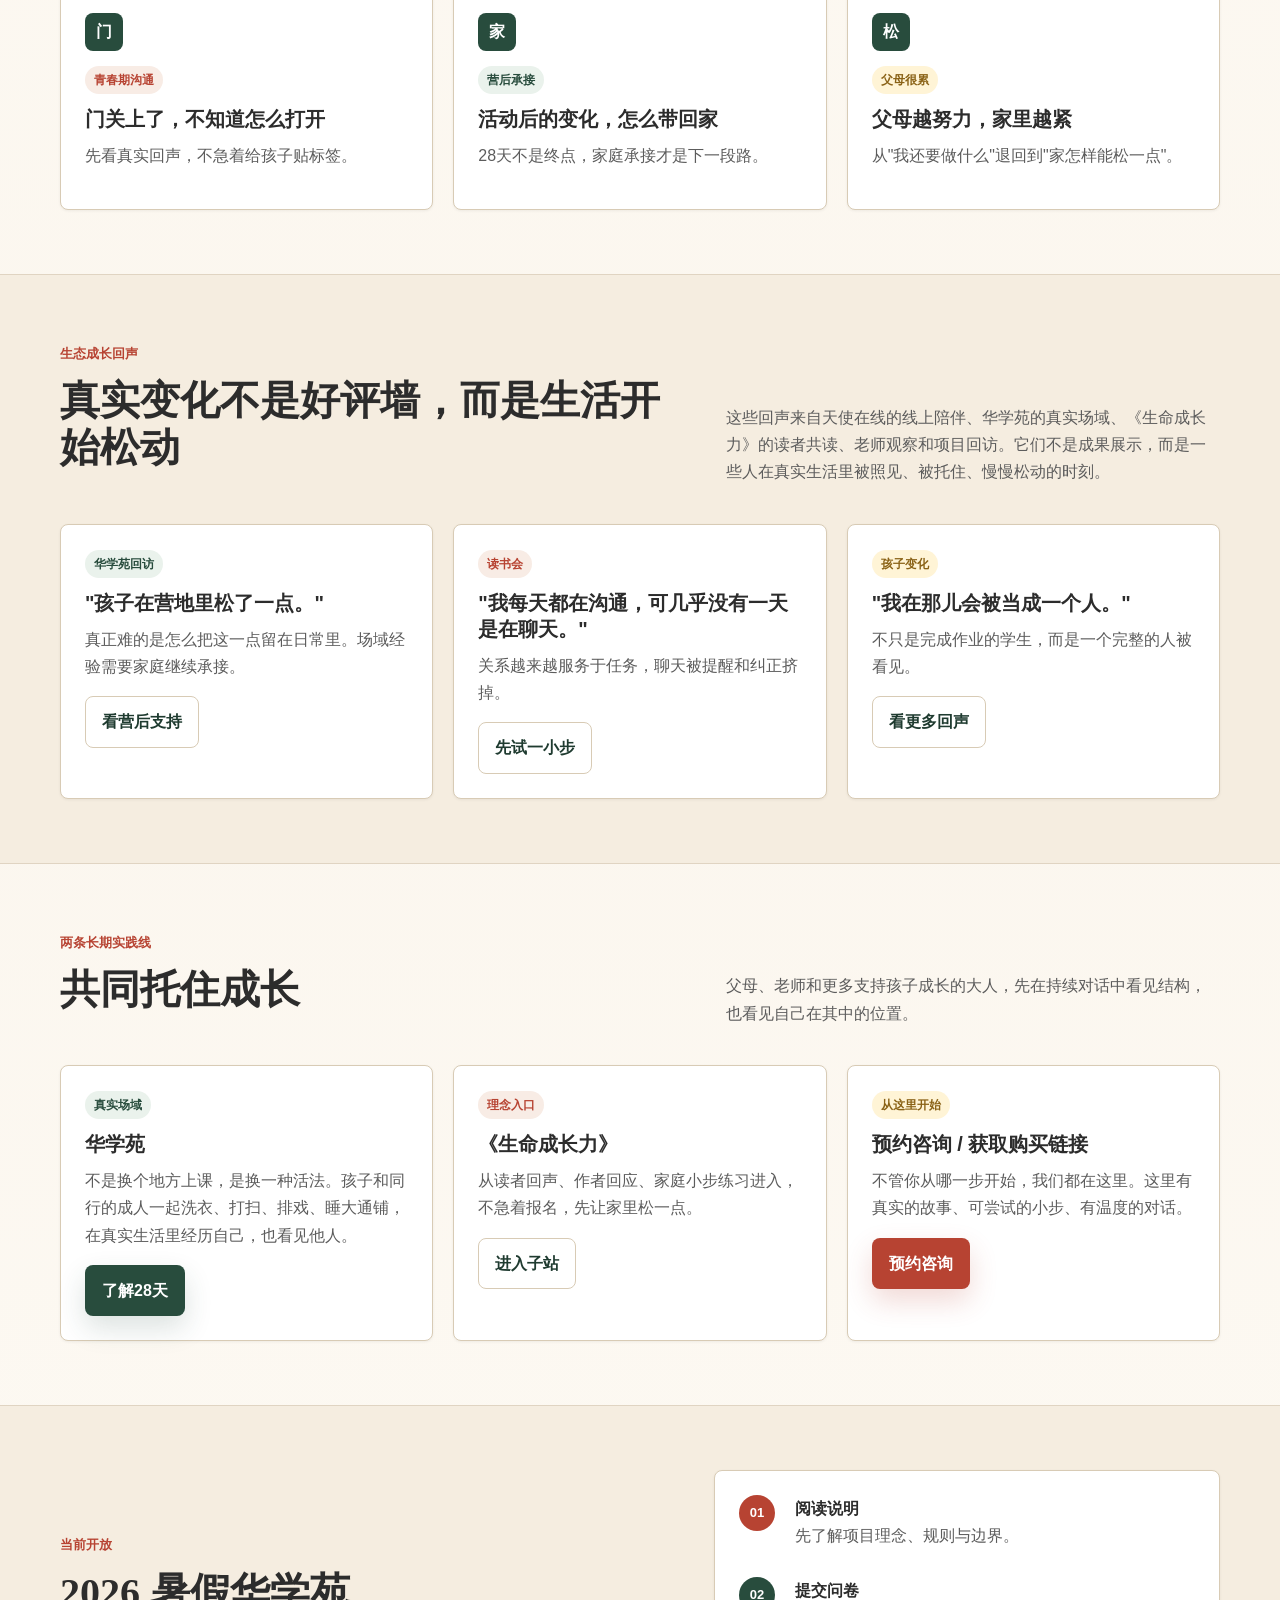
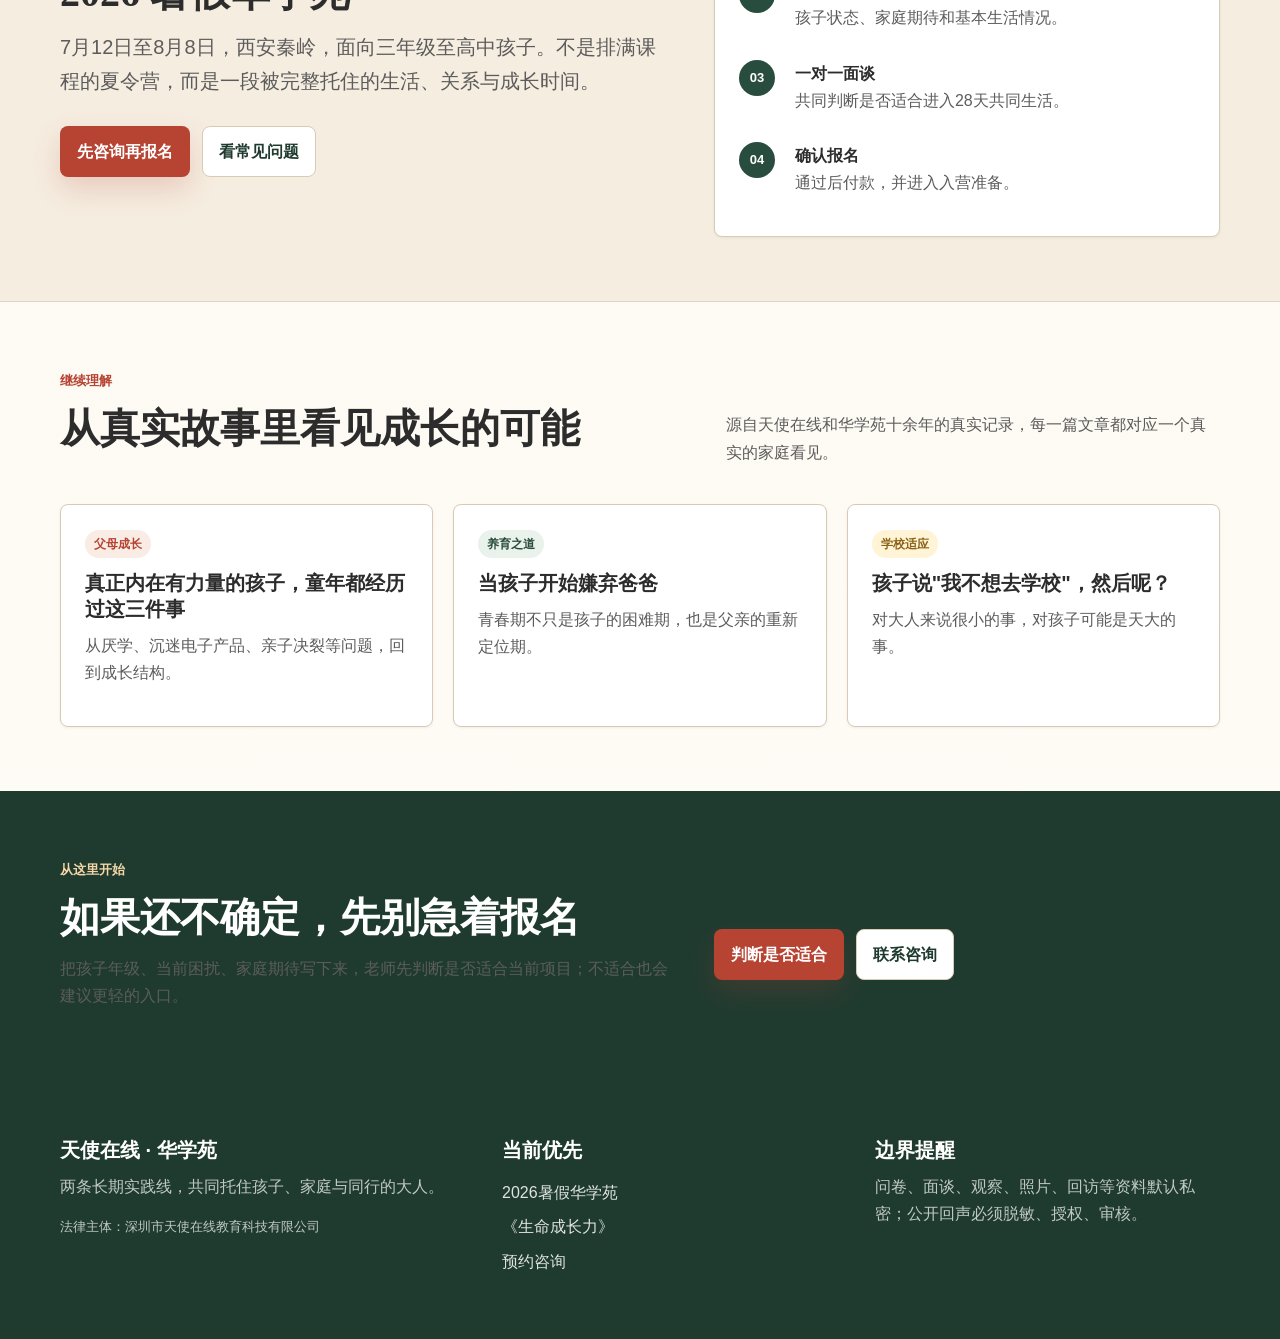
==== commit cb294936: "Revert "M2+M3 restore: 五题自测+费用文案+sticky CTA" This reverts commit 56dc39a032a9c0fe1f78a557f572f91ac5b" ====
--- a/index.html
+++ b/index.html
@@ -63,7 +63,6 @@
 <nav class="desktop-nav" aria-label="主导航">
 <a href="#situations">我家处境</a>
 <a href="#echo">生态回声</a>
-<a href="#selftest">快速自测</a>
 <a href="summer-hua/">暑假华学苑</a>
 <a href="life/">生命成长力</a>
 <a href="articles/">文章</a>
@@ -77,7 +76,6 @@
 <nav class="mobile-panel" data-mobile-panel aria-label="移动导航">
 <a href="#situations">我家处境</a>
 <a href="#echo">生态回声</a>
-<a href="#selftest">快速自测</a>
 <a href="summer-hua/">暑假华学苑</a>
 <a href="life/">生命成长力</a>
 <a href="portal/">已报名家庭入口</a>
@@ -188,85 +186,6 @@
 </div>
 </section>
 
-<!-- M2-4: 五题自测 — 纯前端，不需留资即可看结果 -->
-<section class="section" id="selftest" aria-label="快速自测">
-<div class="container" style="max-width:680px">
-<div class="section-head">
-<div>
-<span class="kicker">不确定适不适合？</span>
-<h2>3 分钟快速判断</h2>
-</div>
-<p>做完就看到结果，不需要留电话。觉得合适再聊。</p>
-</div>
-
-<div class="selftest-box" id="selftestBox">
-<form id="selftestForm" onsubmit="return false" novalidate>
-<!-- Q1 -->
-<fieldset class="st-q" data-q="1">
-<legend>1. 孩子的年龄段是？</legend>
-<label class="st-opt"><input type="radio" name="q1" value="a" required> 小学三年级到六年级（8-12岁）</label>
-<label class="st-opt"><input type="radio" name="q1" value="b"> 初中（12-15岁）</label>
-<label class="st-opt"><input type="radio" name="q1" value="c"> 高中（15-18岁）</label>
-<label class="st-opt"><input type="radio" name="q1" value="d"> 以上都不在</label>
-</fieldset>
-
-<!-- Q2 -->
-<fieldset class="st-q hidden" data-q="2">
-<legend>2. 孩子目前最让你担心的是什么？</legend>
-<label class="st-opt"><input type="radio" name="q2" value="a" required> 沉迷手机/游戏，一放假就完全放空</label>
-<label class="st-opt"><input type="radio" name="q2" value="b"> 什么都不缺，但就是觉得"没劲"，做什么都提不起兴趣</label>
-<label class="st-opt"><input type="radio" name="q2" value="c"> 情绪容易爆发，或者完全关起门来不沟通</label>
-<label class="st-opt"><input type="radio" name="q2" value="d"> 其实还好，主要是我想让孩子有更丰富的假期体验</label>
-</fieldset>
-
-<!-- Q3 -->
-<fieldset class="st-q hidden" data-q="3">
-<legend>3. 如果孩子要离开家 28 天，你最不放心的是什么？</legend>
-<label class="st-opt"><input type="radio" name="q3" value="a" required> 怕他照顾不好自己（吃饭/睡觉/洗衣）</label>
-<label class="st-opt"><input type="radio" name="q3" value="b"> 怕他想家受不了，中途要回来</label>
-<label class="st-opt"><input type="radio" name="q3" value="c"> 怕他跟别的孩子处不来</label>
-<label class="st-opt"><input type="radio" name="q3" value="d"> 我其实挺放心的，主要是他自己会犹豫</label>
-</fieldset>
-
-<!-- Q4 -->
-<fieldset class="st-q hidden" data-q="4">
-<legend>4. 你对"成长"的理解更接近哪一种？</legend>
-<label class="st-opt"><input type="radio" name="q4" value="a" required> 成绩上去、自律了、不玩手机了，就是成长</label>
-<label class="st-opt"><input type="radio" name="q4" value="b"> 心里有劲、眼里有光、愿意和人在一起，比成绩重要</label>
-<label class="st-opt"><input type="radio" name="q4" value="c"> 两者都需要，但不知道哪个先来</label>
-</fieldset>
-
-<!-- Q5 -->
-<fieldset class="st-q hidden" data-q="5">
-<legend>5. 如果孩子说不去，你通常会怎么做？</legend>
-<label class="st-opt"><input type="radio" name="q5" value="a" required> 说服他，告诉他去了一定有收获</label>
-<label class="st-opt"><input type="radio" name="q5" value="b"> 先了解他为什么不想去，再一起决定</label>
-<label class="st-opt"><input type="radio" name="q5" value="c"> 那就随他，不去算了</label>
-</fieldset>
-
-<div class="st-nav">
-<button type="button" class="btn ghost hidden" id="stPrev">← 上一题</button>
-<div class="st-progress" id="stProgress"><span>1</span>/5</div>
-<button type="button" class="btn primary" id="stNext">下一题 →</button>
-<button type="button" class="btn primary hidden" id="stShow">查看结果</button>
-</div>
-</form>
-
-<div class="st-result hidden" id="stResult">
-<div class="st-result-inner">
-<div class="st-result-icon" id="stResultIcon"></div>
-<h3 id="stResultTitle"></h3>
-<p id="stResultBody"></p>
-<div class="st-result-actions">
-<a class="btn primary" href="consult/?intent=fit&source=home_selftest" id="stResultCTA">和老师聊聊具体情况</a>
-<button type="button" class="btn ghost" id="stRetry">重新测一次</button>
-</div>
-</div>
-</div>
-</div>
-</div>
-</section>
-
 <section class="section band" id="echo">
 <div class="container">
 <div class="section-head">
@@ -424,76 +343,5 @@
 <a class="btn primary" href="consult/?intent=fit&source=sticky_home">预约咨询</a>
 </div>
 <script src="assets/app.js"></script>
-<script>
-// M2-4: 五题自测 — 纯前端，不需留资
-(function(){
-var q=1,total=5,sel={},form=document.getElementById('selftestForm'),box=document.getElementById('selftestBox'),prev=document.getElementById('stPrev'),next=document.getElementById('stNext'),show=document.getElementById('stShow'),prog=document.getElementById('stProgress'),result=document.getElementById('stResult'),qs=document.querySelectorAll('.st-q'),radios=document.querySelectorAll('.st-q input[type=radio]');
-
-function showQ(n){
- qs.forEach(function(el){el.classList.add('hidden')});
- var cur=document.querySelector('.st-q[data-q="'+n+'"]');
- if(cur)cur.classList.remove('hidden');
- prog.querySelector('span').textContent=n;
- if(n===1)prev.classList.add('hidden');else prev.classList.remove('hidden');
- if(n===total){next.classList.add('hidden');show.classList.remove('hidden')}else{next.classList.remove('hidden');show.classList.add('hidden')}
-}
-
-function compute(){
- var score=0;
- if(sel.q1&&sel.q1!=='d')score+=1;
- if(sel.q2&&sel.q2!=='d')score+=1;
- if(sel.q3&&sel.q3!=='d')score+=1;
- if(sel.q4&&sel.q4==='b')score+=2;
- if(sel.q5&&sel.q5==='b')score+=2;
-
- form.style.display='none';
- result.classList.remove('hidden');
- var icon=document.getElementById('stResultIcon'),title=document.getElementById('stResultTitle'),body=document.getElementById('stResultBody'),cta=document.getElementById('stResultCTA');
-
- if(score>=5){
- icon.textContent='🌿';title.textContent='华学苑很可能适合你的孩子';
- body.textContent='你的直觉和价值观和华学苑的方向很接近——关注完整的人，而不只是"问题"。建议和老师聊聊具体情况，看看28天是否能成为孩子一个不一样的夏天。';
- cta.textContent='和老师聊聊具体情况';
- }else if(score>=3){
- icon.textContent='🍃';title.textContent='有一些契合，值得深入了解';
- body.textContent='你对孩子的某些理解和华学苑的理念有交集，也有一些地方还需要进一步了解。不妨看看真实回声，或者和老师聊一聊，在对话中一起判断。';
- cta.textContent='先看看别人的真实变化';
- cta.href='#echo';
- }else{
- icon.textContent='🌱';title.textContent='也许可以从更轻的方式开始';
- body.textContent='华学苑不一定是最适合你家庭当前阶段的选择——这不代表任何人的问题。也许可以先从《生命成长力》读起，或者参加线上读书会，在更轻的节奏里慢慢了解。';
- cta.textContent='从《生命成长力》开始';
- cta.href='life/';
- }
-}
-
-radios.forEach(function(r){
- r.addEventListener('change',function(){
- var n=this.closest('.st-q').dataset.q;
- sel['q'+n]=this.value;
- })
-});
-
-next.addEventListener('click',function(){
- var cur=document.querySelector('.st-q[data-q="'+q+'"]:not(.hidden)');
- if(cur){
- var checked=cur.querySelector('input[type=radio]:checked');
- if(!checked){cur.style.animation='none';cur.offsetHeight;cur.style.animation='shake .3s ease';return}
- sel['q'+q]=checked.value;
- }
- if(q<total){q++;showQ(q)}else{compute()}
-});
-
-prev.addEventListener('click',function(){if(q>1){q--;showQ(q)}});
-show.addEventListener('click',function(){compute()});
-document.getElementById('stRetry').addEventListener('click',function(){
- q=1;sel={};form.style.display='';result.classList.add('hidden');
- radios.forEach(function(r){r.checked=false});
- showQ(1);
-});
-
-showQ(1);
-})();
-</script>
 </body>
 </html>
--- a/assets/styles.css
+++ b/assets/styles.css
@@ -178,27 +178,6 @@
 .footer ul{padding:0;list-style:none;display:grid;gap:7px}
 .sticky-cta{display:none}
 
-/* M2-4: Self-test */
-.selftest-box{background:var(--p);border:1px solid var(--ln);border-radius:var(--rc);box-shadow:var(--sc);padding:28px 24px}
-.st-q{border:0;padding:0;margin:0}
-.st-q legend{font-family:var(--fh);font-size:18px;font-weight:var(--fwh);color:var(--g);margin-bottom:18px;padding:0}
-.st-q.hidden{display:none}
-.st-opt{display:block;padding:13px 16px;margin-bottom:8px;border:1px solid var(--ln);border-radius:var(--rc);cursor:pointer;font-weight:var(--fws);transition:background .15s,border-color .15s;background:var(--p)}
-.st-opt:hover{background:var(--po);border-color:var(--au)}
-.st-opt:has(:checked){background:var(--po);border-color:var(--g);box-shadow:inset 0 0 0 1px var(--g)}
-.st-opt input[type=radio]{margin-right:10px;accent-color:var(--g)}
-.st-nav{display:flex;align-items:center;justify-content:space-between;margin-top:22px;gap:12px}
-.st-progress{font-family:var(--fh);font-size:15px;color:var(--ts);font-weight:var(--fwh);display:flex;align-items:center;gap:4px}
-.st-progress span{color:var(--g);font-size:20px}
-.st-result{text-align:center;padding:28px 0}
-.st-result.hidden{display:none}
-.st-result-inner{max-width:520px;margin:0 auto}
-.st-result-icon{font-size:48px;margin-bottom:16px}
-.st-result h3{font-family:var(--fh);font-size:22px;color:var(--g);margin-bottom:12px}
-.st-result p{color:var(--ts);font-size:16px;line-height:1.7;margin-bottom:22px}
-.st-result-actions{display:flex;gap:12px;justify-content:center;flex-wrap:wrap}
-@media(max-width:680px){.selftest-box{padding:20px 16px}.st-nav{flex-wrap:wrap}}
-
 @media(min-width:981px)and (max-width:1180px){.nav-shell{padding-inline:16px}.desktop-nav{gap:1px;font-size:13px}.desktop-nav a{padding-inline:8px}h1{font-size:clamp(48px,6vw,60px)}}
 @media(max-width:980px){.desktop-nav{display:none}.menu-button{display:inline-flex}.mobile-panel.open{display:block}.hero-grid,.split,.section-head,.hero-proof{grid-template-columns:1fr}.cols-4,.cols-3{grid-template-columns:repeat(2,minmax(0,1fr))}.fact-strip{grid-template-columns:repeat(2,minmax(0,1fr))}.why-visual{grid-template-columns:repeat(2,minmax(0,1fr))}.footer-grid{grid-template-columns:1fr}.book-showcase{grid-template-columns:140px minmax(0,1fr)}}
 @media(max-width:680px){.container{width:min(100% - 28px,var(--mx))}.nav-shell{padding:10px 14px}.brand span{font-size:14px}.brand small{display:none}.hero{min-height:auto;padding:44px 0 54px}.hero-qinling,.hero-immersive{min-height:auto;padding:64px 0 28px;background-image:none}.hero-immersive::before{background:linear-gradient(180deg,rgba(255,253,248,.94),rgba(255,253,248,.76)58%,rgba(255,253,248,.94))}.hero-copy{padding-bottom:10px}.hero-metrics{grid-template-columns:1fr}.hero-panel{padding:18px}.section,.section.tight{padding:58px 0}h1{font-size:38px}.lead{font-size:17px}.hero-actions,.actions{flex-direction:column}.btn{width:100%}.cols-4,.cols-3,.cols-2,.form-grid,.why-visual{grid-template-columns:1fr}.fact-strip{grid-template-columns:1fr}.timeline-item{grid-template-columns:64px minmax(0,1fr)}.book-showcase{grid-template-columns:1fr;text-align:center}.book-cover{margin:0 auto}.hero-facts{flex-direction:column}.visual-journey::before{left:18px}.journey-node{grid-template-columns:38px minmax(0,1fr);gap:12px}.journey-dot{width:38px;height:38px;font-size:11px}.story-act{grid-template-columns:44px minmax(0,1fr)}.story-act-num{width:44px;height:44px}.sticky-cta{display:grid;grid-template-columns:.9fr .9fr 1.12fr;gap:8px;position:fixed;left:0;right:0;bottom:0;z-index:70;padding:10px 12px;background:rgba(255,253,248,.96);border-top:1px solid var(--ln);backdrop-filter:blur(10px)}.sticky-cta .btn{min-height:42px;padding:9px 10px;font-size:13px}body{padding-bottom:68px}}
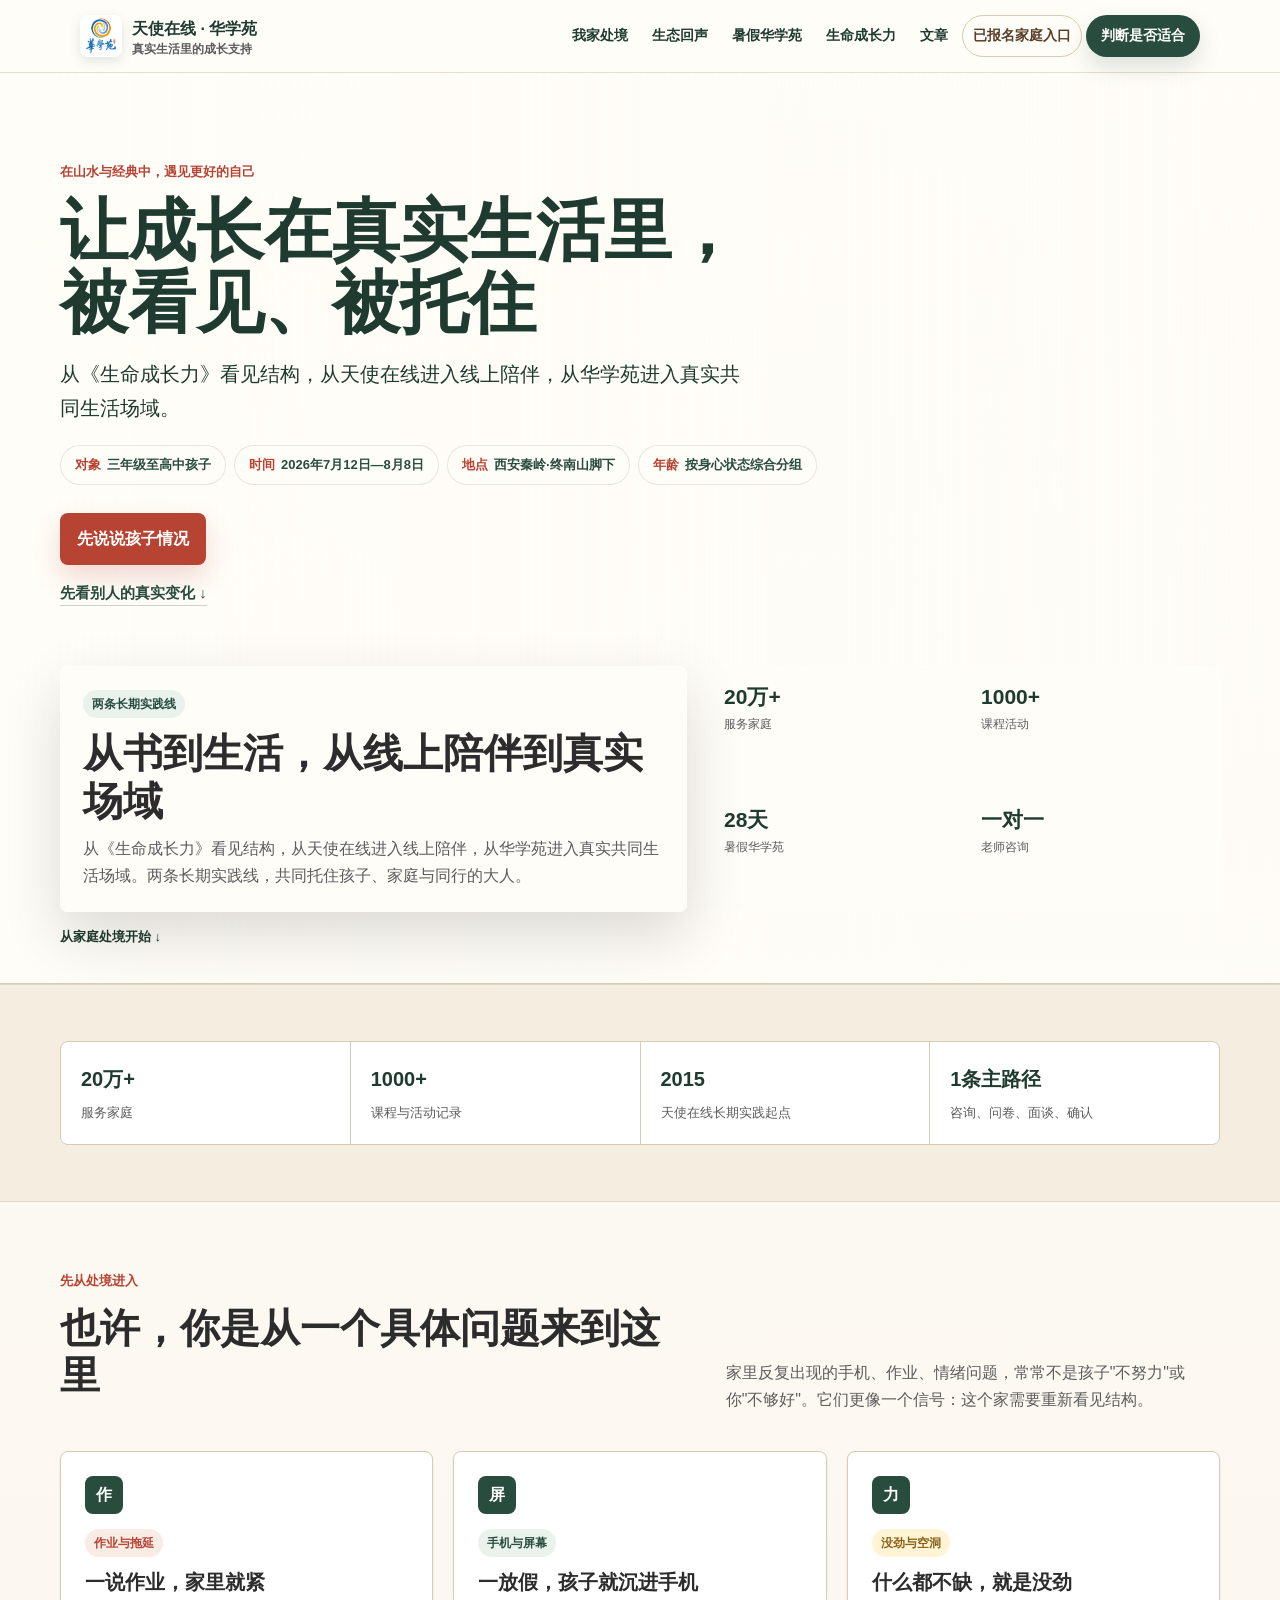
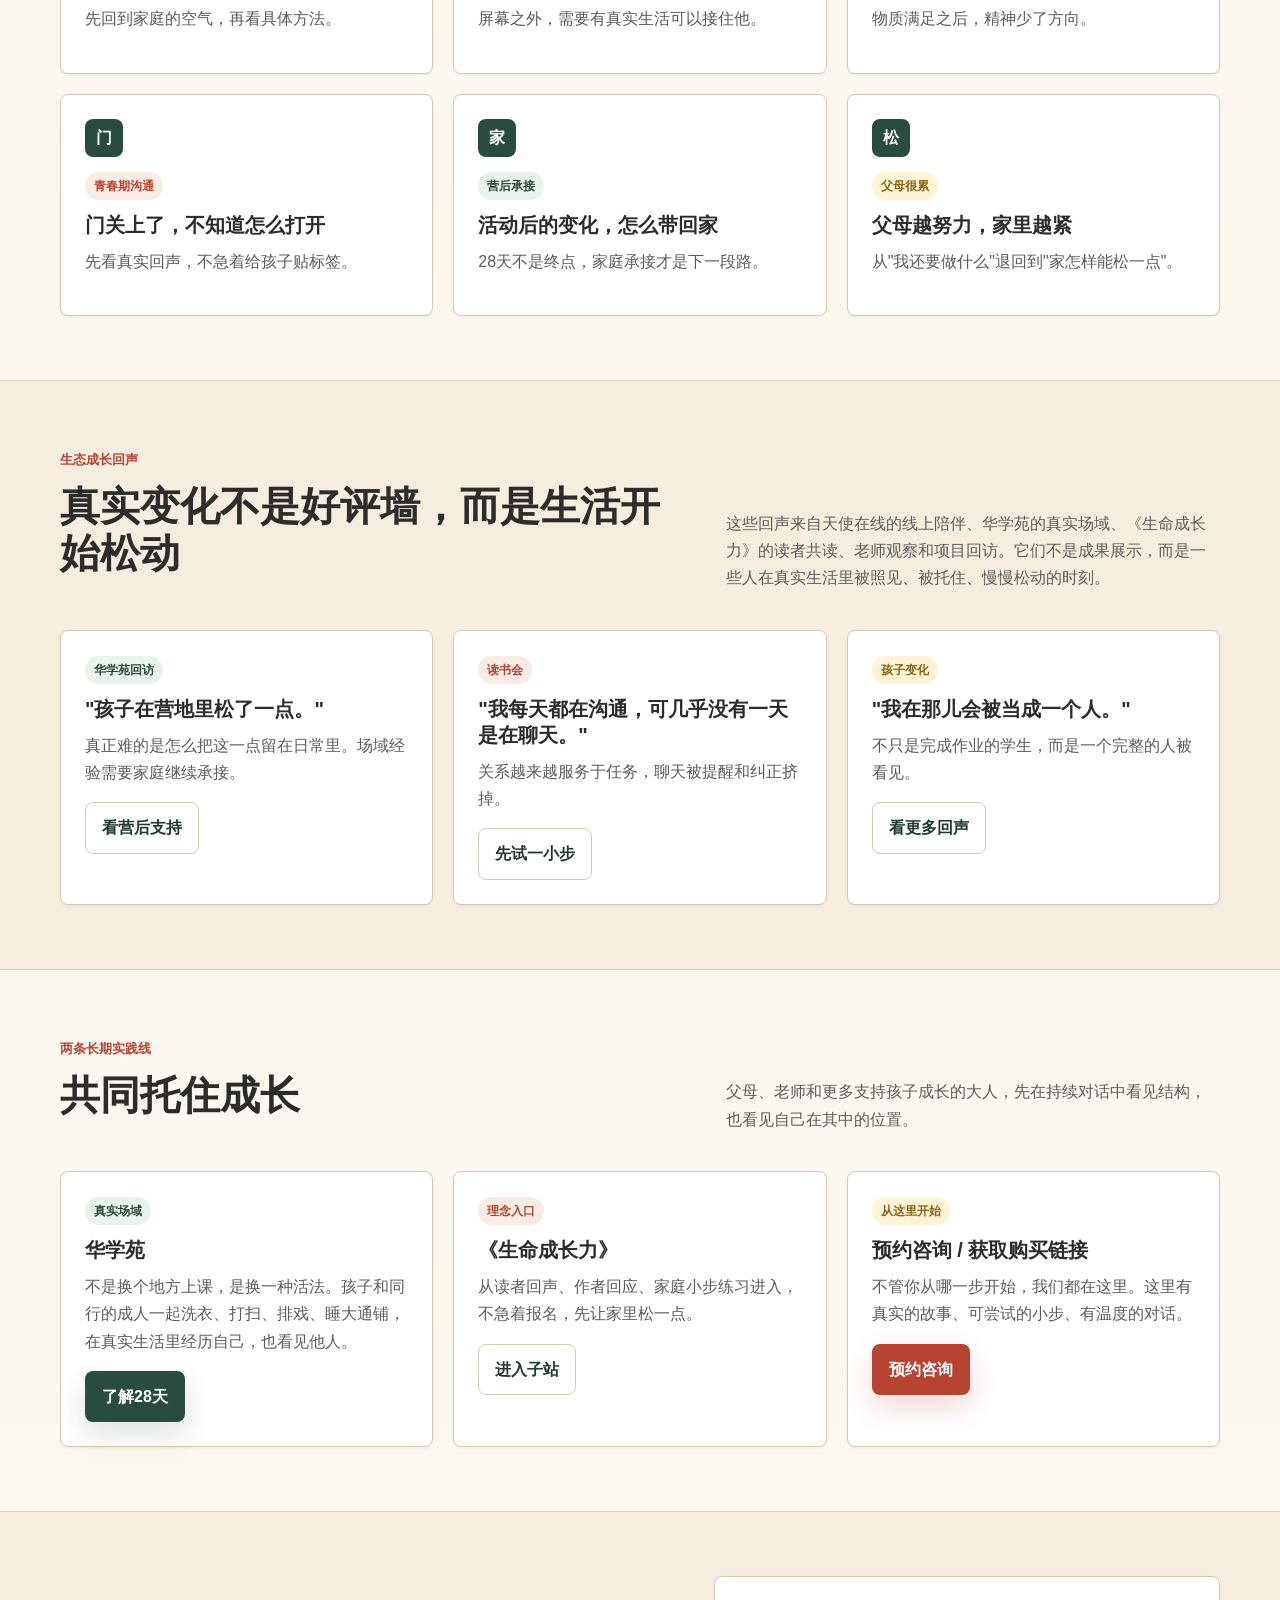
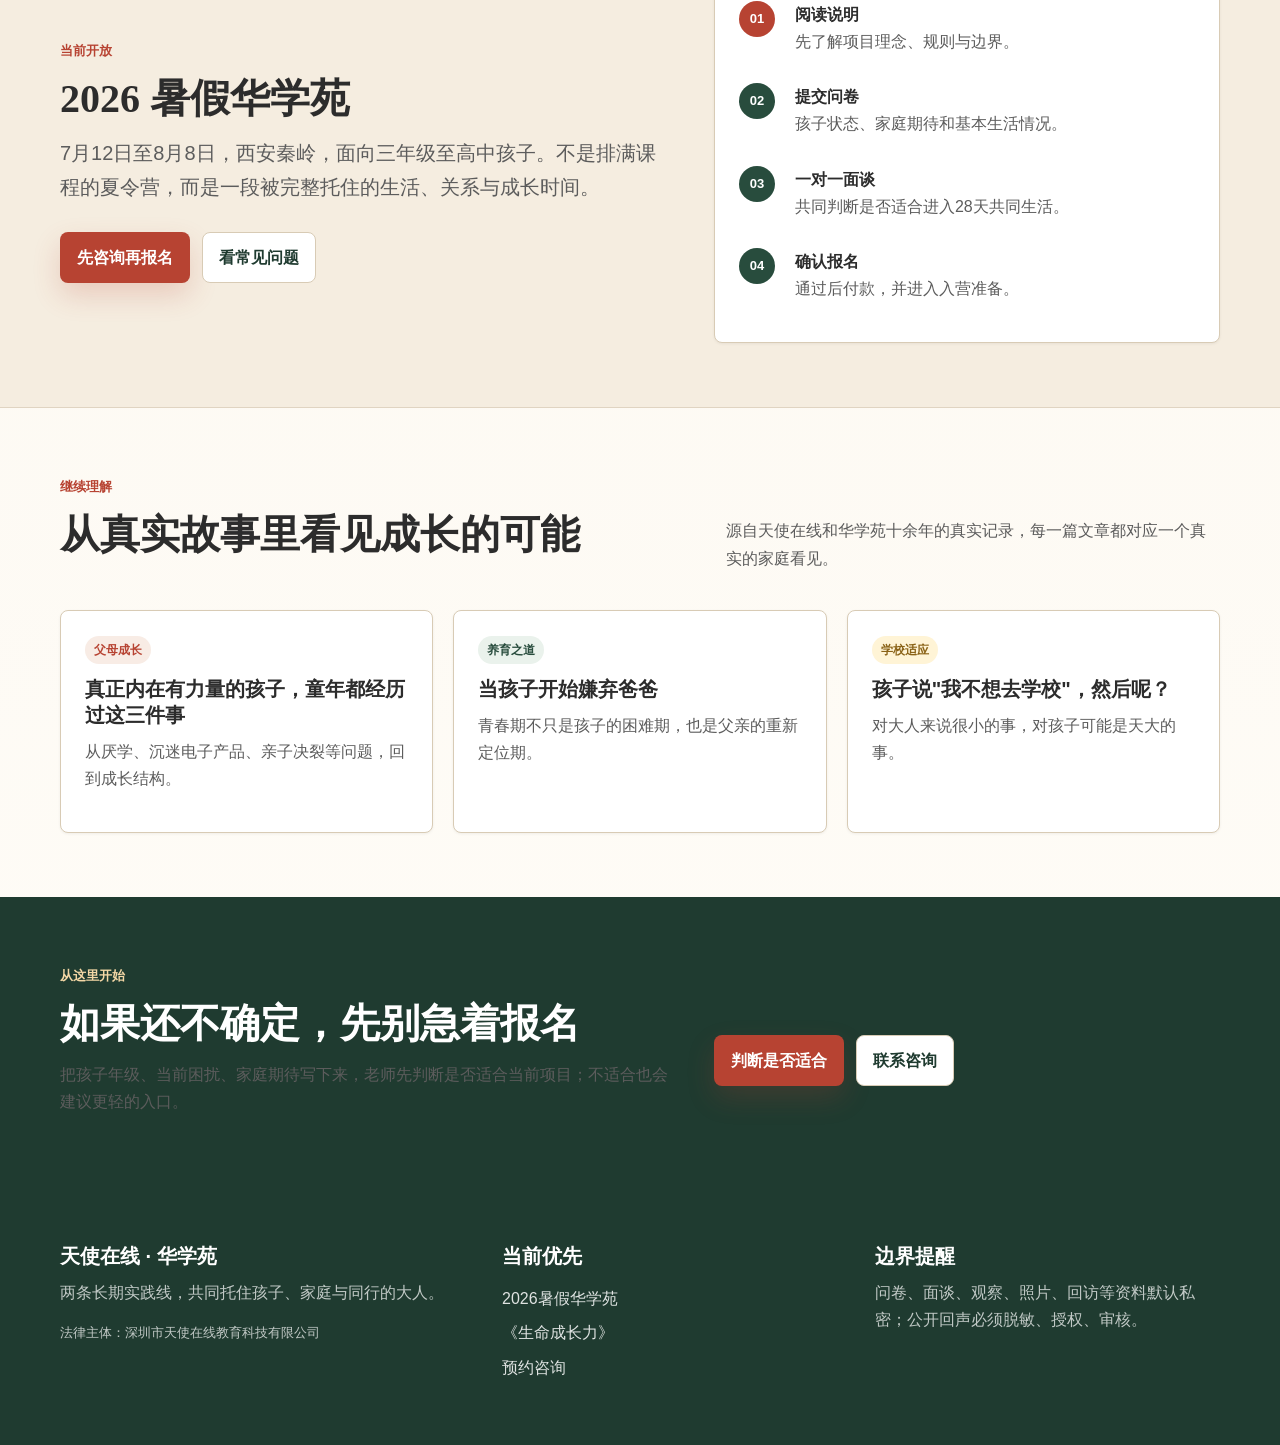
==== commit f3abf69b: "feat: 落地三页 image2 主视觉资产 - use generated/curated hero images on home, summer and life pages - keep gr" ====
--- a/index.html
+++ b/index.html
@@ -6,12 +6,12 @@
 <title>天使在线 · 华学苑｜让成长在真实生活里被看见、被托住</title>
 <meta name="description" content="《生命成长力》帮助家庭从问题看见结构；暑假华学苑让孩子在28天真实共同生活里，向下扎根，向上生长。">
 <!-- SEO / social sharing -->
-<link rel="canonical" href="https://angel-huaxueyuan.netlify.app/">
+<link rel="canonical" href="https://jasoneip01-pixel.github.io/angel/">
 <meta property="og:title" content="天使在线 · 华学苑｜让成长在真实生活里被看见、被托住">
 <meta property="og:description" content="《生命成长力》帮助家庭从问题看见结构；暑假华学苑让孩子在28天真实共同生活里，向下扎根，向上生长。">
-<meta property="og:url" content="https://angel-huaxueyuan.netlify.app/">
+<meta property="og:url" content="https://jasoneip01-pixel.github.io/angel/">
 <meta property="og:type" content="website">
-<meta property="og:image" content="https://angel-huaxueyuan.netlify.app/assets/images/og-home.jpg">
+<meta property="og:image" content="https://jasoneip01-pixel.github.io/angel/assets/images/og-home.jpg">
 <meta property="og:image:width" content="1200">
 <meta property="og:image:height" content="630">
 <meta property="og:locale" content="zh_CN">
@@ -19,15 +19,15 @@
 <meta name="twitter:card" content="summary_large_image">
 <meta name="twitter:title" content="天使在线 · 华学苑｜让成长在真实生活里被看见、被托住">
 <meta name="twitter:description" content="《生命成长力》帮助家庭从问题看见结构；暑假华学苑让孩子在28天真实共同生活里，向下扎根，向上生长。">
-<meta name="twitter:image" content="https://angel-huaxueyuan.netlify.app/assets/images/og-home.jpg">
+<meta name="twitter:image" content="https://jasoneip01-pixel.github.io/angel/assets/images/og-home.jpg">
 <script type="application/ld+json">
 [
   {
     "@context": "https://schema.org",
     "@type": "Organization",
     "name": "天使在线 · 华学苑",
-    "url": "https://angel-huaxueyuan.netlify.app/",
-    "logo": "https://angel-huaxueyuan.netlify.app/assets/images/logo-hx-logo.jpg",
+    "url": "https://jasoneip01-pixel.github.io/angel/",
+    "logo": "https://jasoneip01-pixel.github.io/angel/assets/images/logo-hx-logo.jpg",
     "description": "天使在线与华学苑长期支持孩子、家庭与同行的大人，在真实生活、经典共读和共同生活场域中陪伴成长。",
     "contactPoint": [
       {
@@ -44,7 +44,7 @@
     "@context": "https://schema.org",
     "@type": "WebSite",
     "name": "天使在线 · 华学苑",
-    "url": "https://angel-huaxueyuan.netlify.app/",
+    "url": "https://jasoneip01-pixel.github.io/angel/",
     "inLanguage": "zh-CN"
   }
 ]
@@ -84,8 +84,8 @@
 </header>
 
 <main id="main">
-<!-- Hero: Qinling landscape gradient, no AI faces -->
-<section class="hero-qinling">
+<!-- Hero: Qinling landscape, no generated faces -->
+<section class="hero-immersive" style="--hero-image: url('assets/images/home-hero-qinling.jpg'); --hero-position: center 44%;">
 <div class="container">
 <div class="hero-copy">
 <span class="eyebrow">在山水与经典中，遇见更好的自己</span>
--- a/assets/styles.css
+++ b/assets/styles.css
@@ -157,6 +157,8 @@
 .honeypot{display:none}.form-note{font-size:12px;color:var(--ts)}
 .success-message{display:none;margin-top:14px;padding:14px;border-radius:var(--rc);background:#eef7ef;color:var(--gd);border:1px solid #c9e0cd;font-weight:var(--fws)}
 .success-message.show{display:block}
+.message-output{display:none;width:100%;min-height:160px;margin-top:14px;padding:12px;border:1px solid var(--ln);border-radius:var(--rc);background:var(--p);color:var(--t);font:inherit;line-height:1.6}
+.message-output.show{display:block}
 .copy-row{display:flex;flex-wrap:wrap;gap:10px;align-items:center}
 .copy-value{font-weight:var(--fwh);color:var(--gd);background:var(--po);border-radius:var(--rc);padding:9px 12px}
 .copy-btn{min-height:38px;border:1px solid var(--ln);background:#fff;border-radius:var(--rc);padding:8px 11px;cursor:pointer;font-weight:var(--fws);color:var(--gd)}
@@ -180,4 +182,4 @@
 
 @media(min-width:981px)and (max-width:1180px){.nav-shell{padding-inline:16px}.desktop-nav{gap:1px;font-size:13px}.desktop-nav a{padding-inline:8px}h1{font-size:clamp(48px,6vw,60px)}}
 @media(max-width:980px){.desktop-nav{display:none}.menu-button{display:inline-flex}.mobile-panel.open{display:block}.hero-grid,.split,.section-head,.hero-proof{grid-template-columns:1fr}.cols-4,.cols-3{grid-template-columns:repeat(2,minmax(0,1fr))}.fact-strip{grid-template-columns:repeat(2,minmax(0,1fr))}.why-visual{grid-template-columns:repeat(2,minmax(0,1fr))}.footer-grid{grid-template-columns:1fr}.book-showcase{grid-template-columns:140px minmax(0,1fr)}}
-@media(max-width:680px){.container{width:min(100% - 28px,var(--mx))}.nav-shell{padding:10px 14px}.brand span{font-size:14px}.brand small{display:none}.hero{min-height:auto;padding:44px 0 54px}.hero-qinling,.hero-immersive{min-height:auto;padding:64px 0 28px;background-image:none}.hero-immersive::before{background:linear-gradient(180deg,rgba(255,253,248,.94),rgba(255,253,248,.76)58%,rgba(255,253,248,.94))}.hero-copy{padding-bottom:10px}.hero-metrics{grid-template-columns:1fr}.hero-panel{padding:18px}.section,.section.tight{padding:58px 0}h1{font-size:38px}.lead{font-size:17px}.hero-actions,.actions{flex-direction:column}.btn{width:100%}.cols-4,.cols-3,.cols-2,.form-grid,.why-visual{grid-template-columns:1fr}.fact-strip{grid-template-columns:1fr}.timeline-item{grid-template-columns:64px minmax(0,1fr)}.book-showcase{grid-template-columns:1fr;text-align:center}.book-cover{margin:0 auto}.hero-facts{flex-direction:column}.visual-journey::before{left:18px}.journey-node{grid-template-columns:38px minmax(0,1fr);gap:12px}.journey-dot{width:38px;height:38px;font-size:11px}.story-act{grid-template-columns:44px minmax(0,1fr)}.story-act-num{width:44px;height:44px}.sticky-cta{display:grid;grid-template-columns:.9fr .9fr 1.12fr;gap:8px;position:fixed;left:0;right:0;bottom:0;z-index:70;padding:10px 12px;background:rgba(255,253,248,.96);border-top:1px solid var(--ln);backdrop-filter:blur(10px)}.sticky-cta .btn{min-height:42px;padding:9px 10px;font-size:13px}body{padding-bottom:68px}}
+@media(max-width:680px){.container{width:min(100% - 28px,var(--mx))}.nav-shell{padding:10px 14px}.brand span{font-size:14px}.brand small{display:none}.hero{min-height:auto;padding:44px 0 54px}.hero-qinling{min-height:auto;padding:64px 0 28px;background-image:none}.hero-immersive{min-height:auto;padding:82px 0 32px;background-position:center top}.hero-immersive::before{background:linear-gradient(180deg,rgba(255,253,248,.92),rgba(255,253,248,.78)58%,rgba(255,253,248,.96))}.hero-copy{padding-bottom:10px}.hero-metrics{grid-template-columns:1fr}.hero-panel{padding:18px}.section,.section.tight{padding:58px 0}h1{font-size:38px}.lead{font-size:17px}.hero-actions,.actions{flex-direction:column}.btn{width:100%}.cols-4,.cols-3,.cols-2,.form-grid,.why-visual{grid-template-columns:1fr}.fact-strip{grid-template-columns:1fr}.timeline-item{grid-template-columns:64px minmax(0,1fr)}.book-showcase{grid-template-columns:1fr;text-align:center}.book-cover{margin:0 auto}.hero-facts{flex-direction:column}.visual-journey::before{left:18px}.journey-node{grid-template-columns:38px minmax(0,1fr);gap:12px}.journey-dot{width:38px;height:38px;font-size:11px}.story-act{grid-template-columns:44px minmax(0,1fr)}.story-act-num{width:44px;height:44px}.sticky-cta{display:grid;grid-template-columns:.9fr .9fr 1.12fr;gap:8px;position:fixed;left:0;right:0;bottom:0;z-index:70;padding:10px 12px;background:rgba(255,253,248,.96);border-top:1px solid var(--ln);backdrop-filter:blur(10px)}.sticky-cta .btn{min-height:42px;padding:9px 10px;font-size:13px}body{padding-bottom:68px}}
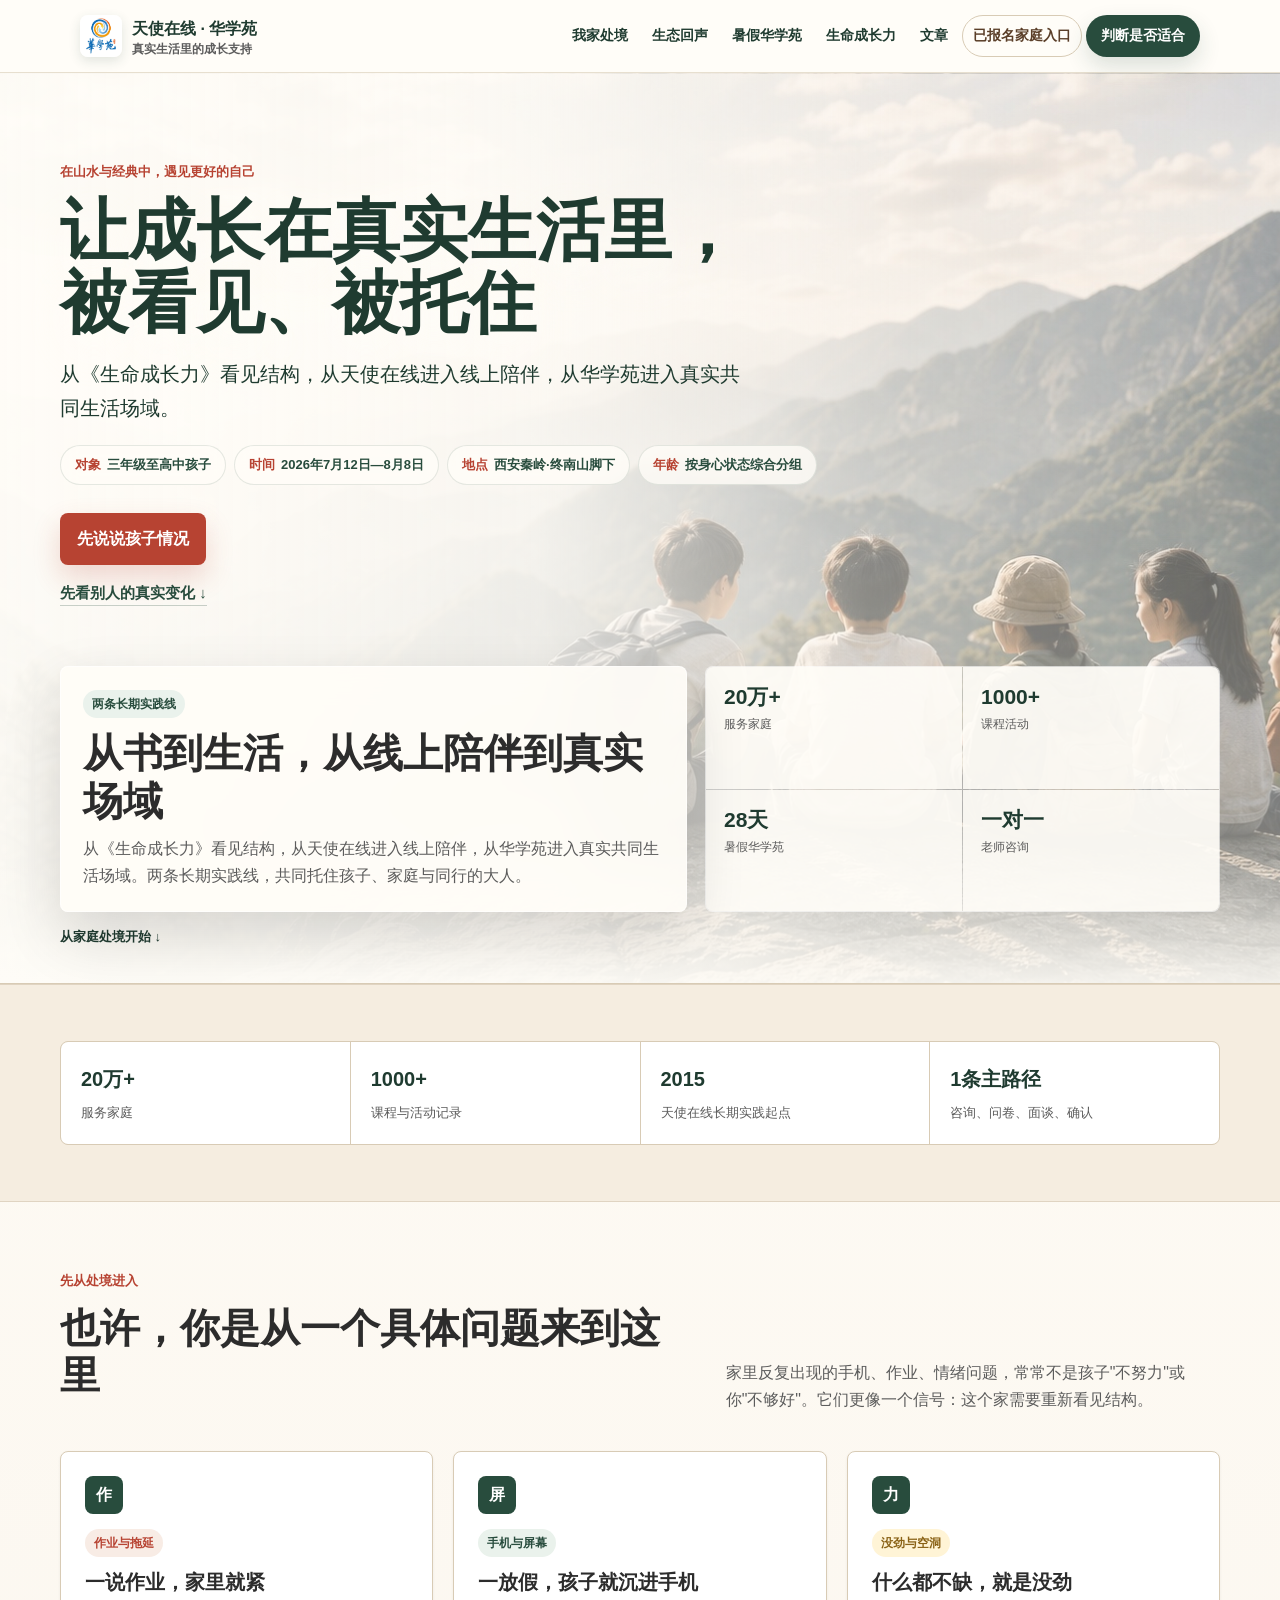
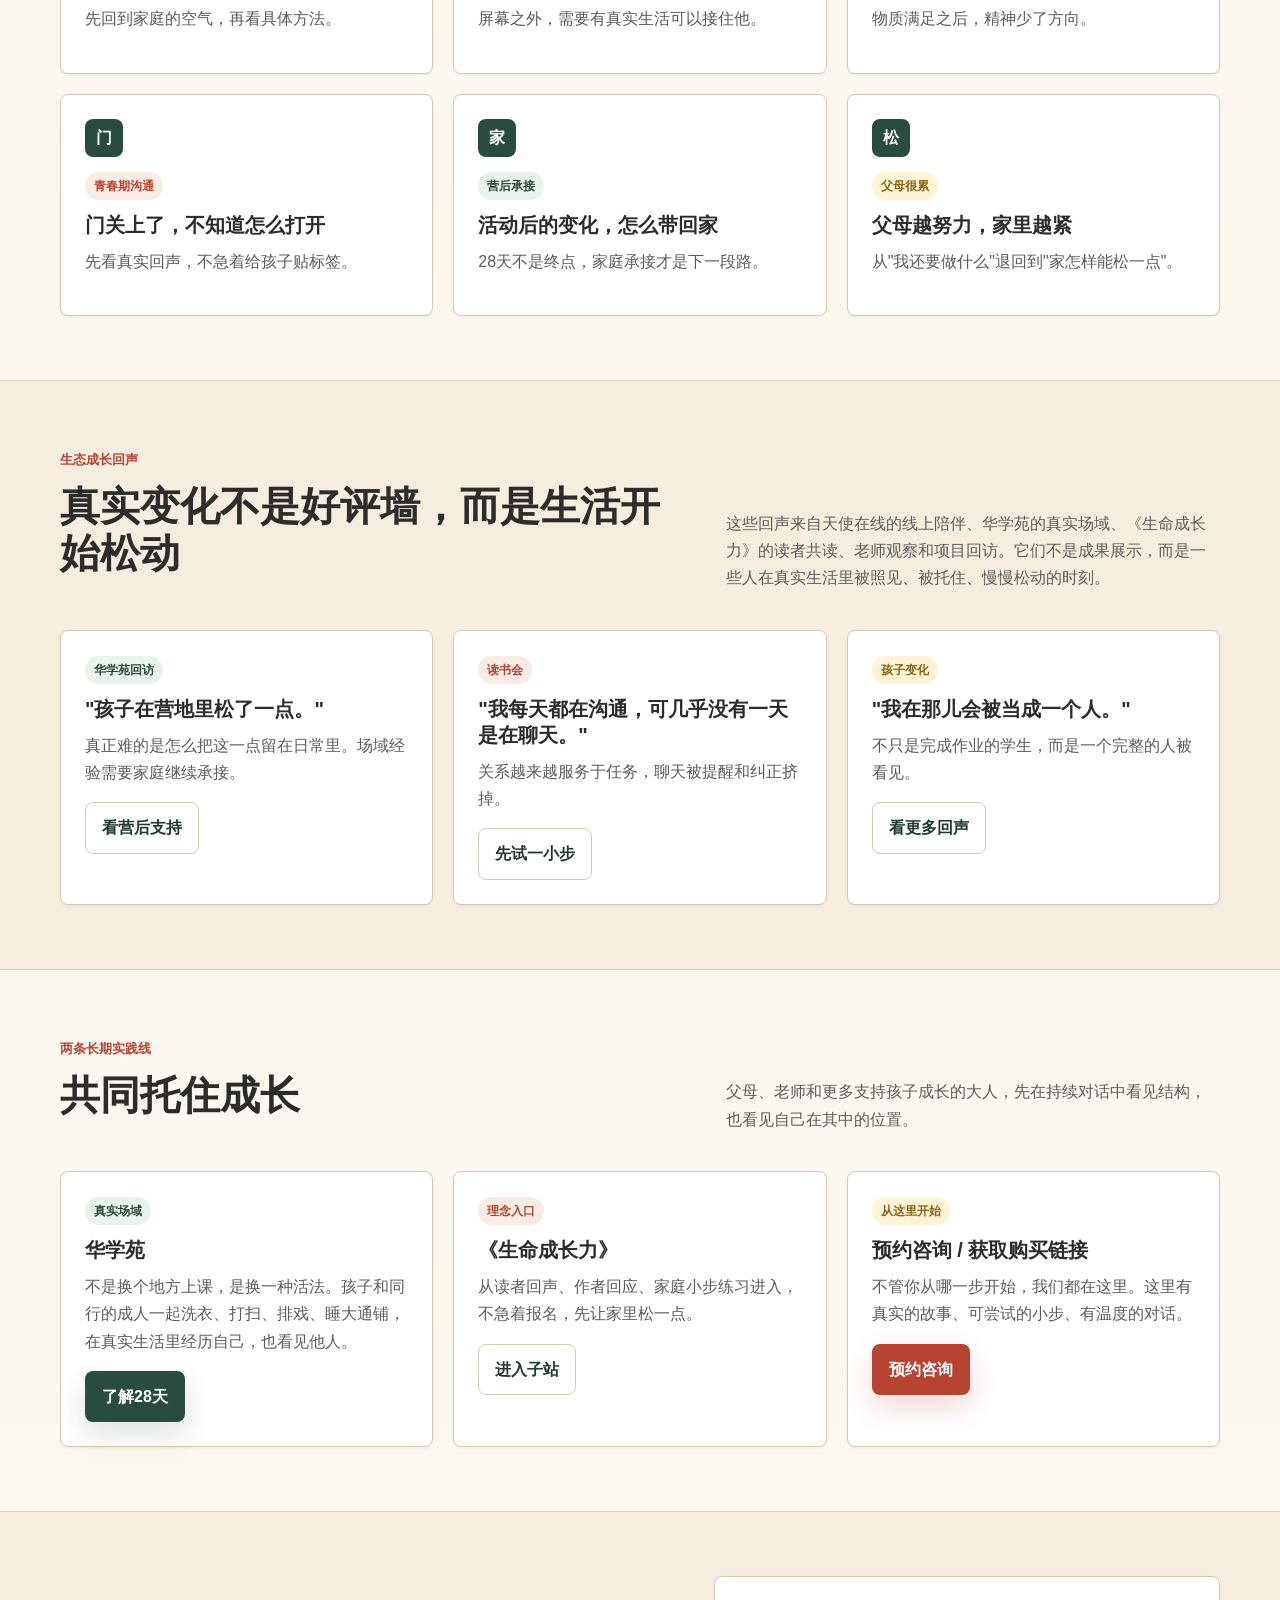
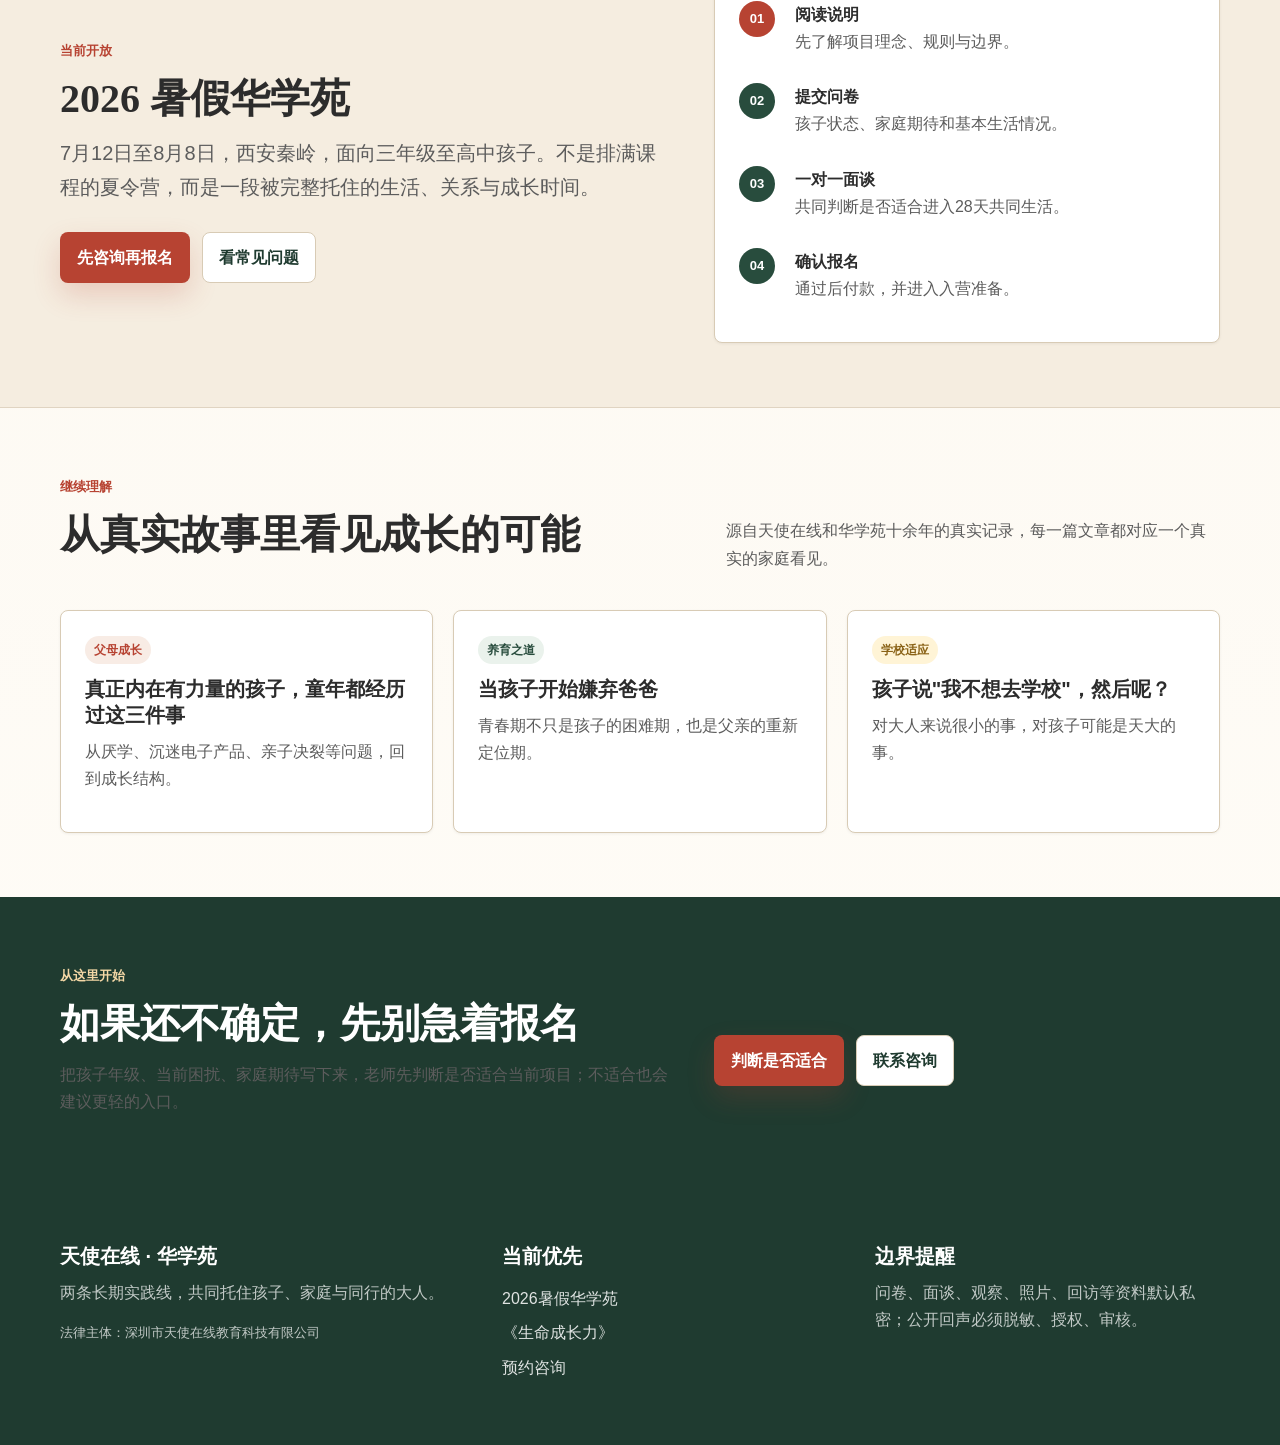
==== commit fe958f17: "修复主视觉截图自检问题" ====
--- a/index.html
+++ b/index.html
@@ -85,7 +85,7 @@
 
 <main id="main">
 <!-- Hero: Qinling landscape, no generated faces -->
-<section class="hero-immersive" style="--hero-image: url('assets/images/home-hero-qinling.jpg'); --hero-position: center 44%;">
+<section class="hero-immersive hero-home" style="--hero-position: center 62%;">
 <div class="container">
 <div class="hero-copy">
 <span class="eyebrow">在山水与经典中，遇见更好的自己</span>
--- a/assets/styles.css
+++ b/assets/styles.css
@@ -1,7 +1,7 @@
 :root{--g:#284c3d;--gl:#3d6b57;--r:#b74332;--p:#fffdf8;--au:#c4a35a;--t:#2c2c2c;--ts:#5c5c5c;--fwh:900;--fws:700;--fwb:400;--rc:8px;--sc:0 1px 3px rgba(0,0,0,.06);--se:0 2px 8px rgba(0,0,0,.08);--xs:.25rem;--sm:.5rem;--md:1rem;--lg:2rem;--xl:4rem;--fh:'Noto Serif SC','Source Han Serif SC','STSong',serif;--fb:'Noto Sans SC','PingFang SC','Microsoft YaHei',sans-serif;--gd:#1f3b30;--po:#f5ede0;--ln:#d8cbb5;--mx:1160px}
 *,::before,::after{box-sizing:border-box}
-html{scroll-behavior:smooth}
-body{margin:0;color:var(--t);background:linear-gradient(180deg,var(--p),#fbf6ee 48%,var(--p));font-family:var(--fb);line-height:1.7;font-weight:var(--fwb)}
+html{scroll-behavior:smooth;max-width:100%;overflow-x:hidden}
+body{margin:0;color:var(--t);background:linear-gradient(180deg,var(--p),#fbf6ee 48%,var(--p));font-family:var(--fb);line-height:1.7;font-weight:var(--fwb);max-width:100%;overflow-x:hidden}
 body.menu-open{overflow:hidden}
 img{display:block;max-width:100%}
 a{color:inherit}
@@ -34,9 +34,12 @@
 .hero{min-height:calc(100vh - 72px);display:grid;align-items:center;padding:54px 0 62px}
 .hero-qinling{position:relative;min-height:clamp(520px,82vh,780px);display:flex;align-items:center;overflow:hidden;color:var(--t);background:linear-gradient(180deg,transparent 55%,rgba(40,76,61,.18)65%,rgba(40,76,61,.32)78%,rgba(40,76,61,.45)100%),linear-gradient(175deg,transparent 0%,rgba(61,107,87,.12)48%,rgba(40,76,61,.28)72%,rgba(40,76,61,.42)100%),linear-gradient(180deg,rgba(255,253,248,.94)0%,rgba(246,239,227,.78)30%,rgba(220,200,160,.35)65%,rgba(196,163,90,.28)100%),linear-gradient(180deg,#e8f0ea,#dce8df 20%,var(--p)55%,var(--po)100%);border-bottom:1px solid var(--ln)}
 .hero-qinling::after{content:"";position:absolute;inset:auto 0 0;height:100px;pointer-events:none;background:linear-gradient(180deg,transparent,rgba(255,253,248,.7))}
-.hero-immersive{position:relative;min-height:clamp(520px,82vh,780px);display:flex;align-items:flex-end;overflow:hidden;color:var(--t);padding:84px 0 34px;background-size:cover;background-position:var(--hero-position,center);border-bottom:1px solid var(--ln)}
-.hero-immersive::before{content:"";position:absolute;inset:0;background:linear-gradient(90deg,rgba(255,253,248,.94),rgba(255,253,248,.68)43%,rgba(255,253,248,.08)),linear-gradient(180deg,rgba(255,253,248,.18),rgba(255,253,248,.56))}
+.hero-immersive{position:relative;min-height:clamp(520px,82vh,780px);display:flex;align-items:flex-end;overflow:hidden;color:var(--t);padding:84px 0 34px;background-color:var(--po);background-image:var(--hero-image);background-size:cover;background-position:var(--hero-position,center);border-bottom:1px solid var(--ln)}
+.hero-immersive::before{content:"";position:absolute;inset:0;background:linear-gradient(90deg,rgba(255,253,248,.95),rgba(255,253,248,.8)42%,rgba(255,253,248,.32)68%,rgba(255,253,248,.1)),linear-gradient(180deg,rgba(255,253,248,.06),rgba(255,253,248,.5))}
 .hero-immersive::after{content:"";position:absolute;inset:auto 0 0;height:130px;background:linear-gradient(180deg,transparent,rgba(255,253,248,.86));pointer-events:none}
+.hero-immersive.hero-home{background-image:url("images/home-hero-qinling.jpg")}
+.hero-immersive.hero-summer{background-image:url("images/summer-study-circle.jpg")}
+.hero-immersive.hero-life{background-image:url("images/life-book-desk.jpg")}
 .hero-immersive>.container,.hero-qinling>.container{position:relative;z-index:1}
 .hero-copy{max-width:780px;padding-bottom:28px}
 .hero-qinling h1{font-family:var(--fh);color:var(--g);text-shadow:0 1px 0 rgba(255,253,248,.9);max-width:820px}
@@ -58,7 +61,7 @@
 .hero-fact{display:inline-flex;align-items:center;gap:6px;background:rgba(255,253,248,.8);border:1px solid rgba(40,76,61,.12);border-radius:999px;padding:8px 14px;font-size:13px;font-weight:var(--fws);color:var(--g);backdrop-filter:blur(8px)}
 .hero-fact strong{color:var(--r);font-weight:var(--fwh)}
 .eyebrow,.kicker{display:inline-flex;align-items:center;gap:8px;color:var(--r);font-size:13px;font-weight:var(--fwh);margin-bottom:12px}
-h1,h2,h3,p{margin-top:0}
+h1,h2,h3,p{margin-top:0;overflow-wrap:anywhere}
 h1{font-family:var(--fh);font-size:clamp(40px,7vw,68px);line-height:1.06;margin-bottom:18px;font-weight:var(--fwh)}
 h2{font-family:var(--fh);font-size:clamp(26px,4vw,40px);line-height:1.18;margin-bottom:14px;font-weight:var(--fwh)}
 h3{font-size:20px;line-height:1.3;margin-bottom:10px;font-weight:var(--fwh)}
@@ -182,4 +185,4 @@
 
 @media(min-width:981px)and (max-width:1180px){.nav-shell{padding-inline:16px}.desktop-nav{gap:1px;font-size:13px}.desktop-nav a{padding-inline:8px}h1{font-size:clamp(48px,6vw,60px)}}
 @media(max-width:980px){.desktop-nav{display:none}.menu-button{display:inline-flex}.mobile-panel.open{display:block}.hero-grid,.split,.section-head,.hero-proof{grid-template-columns:1fr}.cols-4,.cols-3{grid-template-columns:repeat(2,minmax(0,1fr))}.fact-strip{grid-template-columns:repeat(2,minmax(0,1fr))}.why-visual{grid-template-columns:repeat(2,minmax(0,1fr))}.footer-grid{grid-template-columns:1fr}.book-showcase{grid-template-columns:140px minmax(0,1fr)}}
-@media(max-width:680px){.container{width:min(100% - 28px,var(--mx))}.nav-shell{padding:10px 14px}.brand span{font-size:14px}.brand small{display:none}.hero{min-height:auto;padding:44px 0 54px}.hero-qinling{min-height:auto;padding:64px 0 28px;background-image:none}.hero-immersive{min-height:auto;padding:82px 0 32px;background-position:center top}.hero-immersive::before{background:linear-gradient(180deg,rgba(255,253,248,.92),rgba(255,253,248,.78)58%,rgba(255,253,248,.96))}.hero-copy{padding-bottom:10px}.hero-metrics{grid-template-columns:1fr}.hero-panel{padding:18px}.section,.section.tight{padding:58px 0}h1{font-size:38px}.lead{font-size:17px}.hero-actions,.actions{flex-direction:column}.btn{width:100%}.cols-4,.cols-3,.cols-2,.form-grid,.why-visual{grid-template-columns:1fr}.fact-strip{grid-template-columns:1fr}.timeline-item{grid-template-columns:64px minmax(0,1fr)}.book-showcase{grid-template-columns:1fr;text-align:center}.book-cover{margin:0 auto}.hero-facts{flex-direction:column}.visual-journey::before{left:18px}.journey-node{grid-template-columns:38px minmax(0,1fr);gap:12px}.journey-dot{width:38px;height:38px;font-size:11px}.story-act{grid-template-columns:44px minmax(0,1fr)}.story-act-num{width:44px;height:44px}.sticky-cta{display:grid;grid-template-columns:.9fr .9fr 1.12fr;gap:8px;position:fixed;left:0;right:0;bottom:0;z-index:70;padding:10px 12px;background:rgba(255,253,248,.96);border-top:1px solid var(--ln);backdrop-filter:blur(10px)}.sticky-cta .btn{min-height:42px;padding:9px 10px;font-size:13px}body{padding-bottom:68px}}
+@media(max-width:680px){.container{width:calc(100% - 28px);max-width:var(--mx)}.nav-shell{padding:10px 14px}.brand span{font-size:14px}.brand small{display:none}.hero{min-height:auto;padding:44px 0 54px}.hero-qinling{min-height:auto;padding:64px 0 28px;background-image:none}.hero-immersive{min-height:auto;padding:82px 0 32px;background-position:center top}.hero-immersive::before{background:linear-gradient(180deg,rgba(255,253,248,.82),rgba(255,253,248,.72)58%,rgba(255,253,248,.96)),linear-gradient(90deg,rgba(255,253,248,.88),rgba(255,253,248,.42))}.hero-copy{max-width:100%;padding-bottom:10px}.hero-metrics{grid-template-columns:1fr}.hero-panel{padding:18px}.section,.section.tight{padding:58px 0}h1{font-size:34px;line-height:1.12}.lead{font-size:16px}.hero-actions,.actions{flex-direction:column}.btn{width:100%;min-width:0}.cols-4,.cols-3,.cols-2,.form-grid,.why-visual{grid-template-columns:1fr}.fact-strip{grid-template-columns:1fr}.timeline-item{grid-template-columns:64px minmax(0,1fr)}.book-showcase{grid-template-columns:1fr;text-align:center}.book-cover{margin:0 auto}.hero-facts{flex-direction:column}.visual-journey::before{left:18px}.journey-node{grid-template-columns:38px minmax(0,1fr);gap:12px}.journey-dot{width:38px;height:38px;font-size:11px}.story-act{grid-template-columns:44px minmax(0,1fr)}.story-act-num{width:44px;height:44px}.sticky-cta{display:grid;grid-template-columns:repeat(3,minmax(0,1fr));gap:8px;position:fixed;left:0;right:0;bottom:0;z-index:70;padding:10px 12px;background:rgba(255,253,248,.96);border-top:1px solid var(--ln);backdrop-filter:blur(10px)}.sticky-cta .btn{min-height:42px;padding:9px 6px;font-size:12px;white-space:nowrap}body{padding-bottom:68px}}
